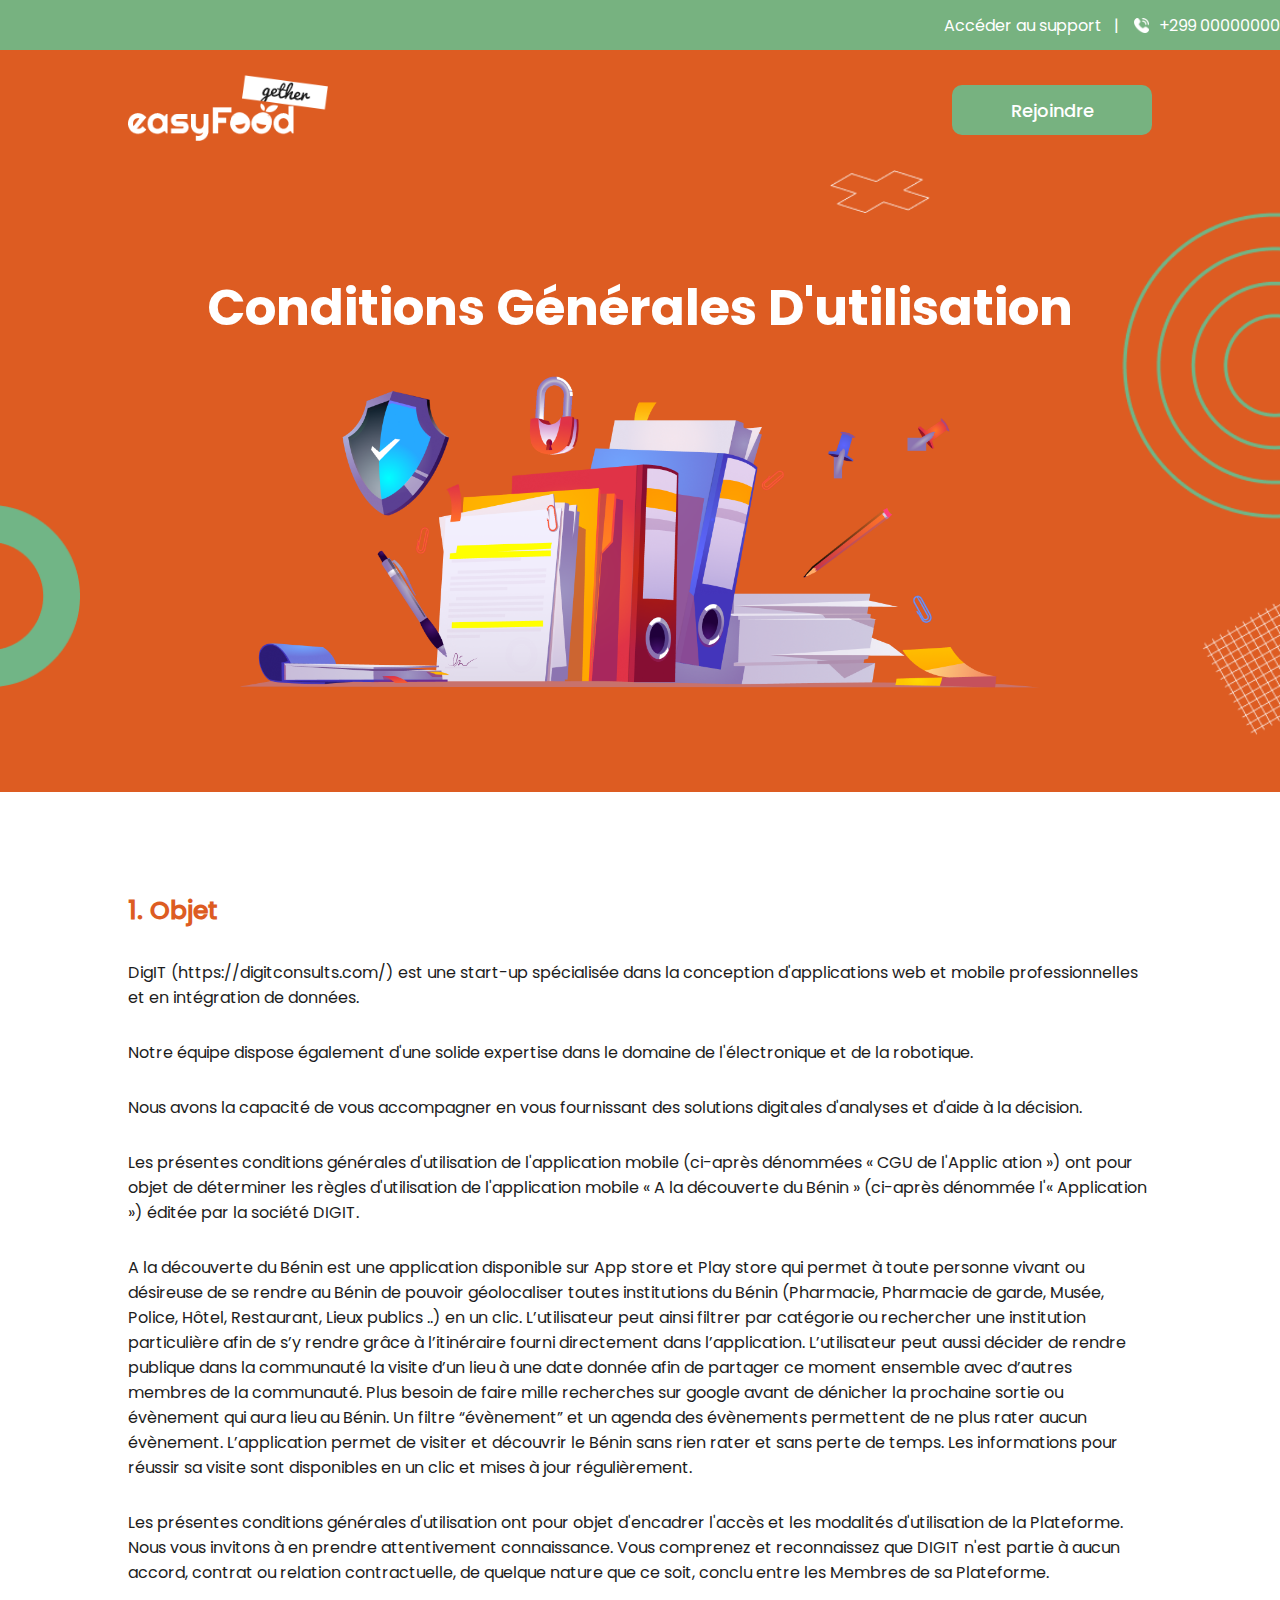
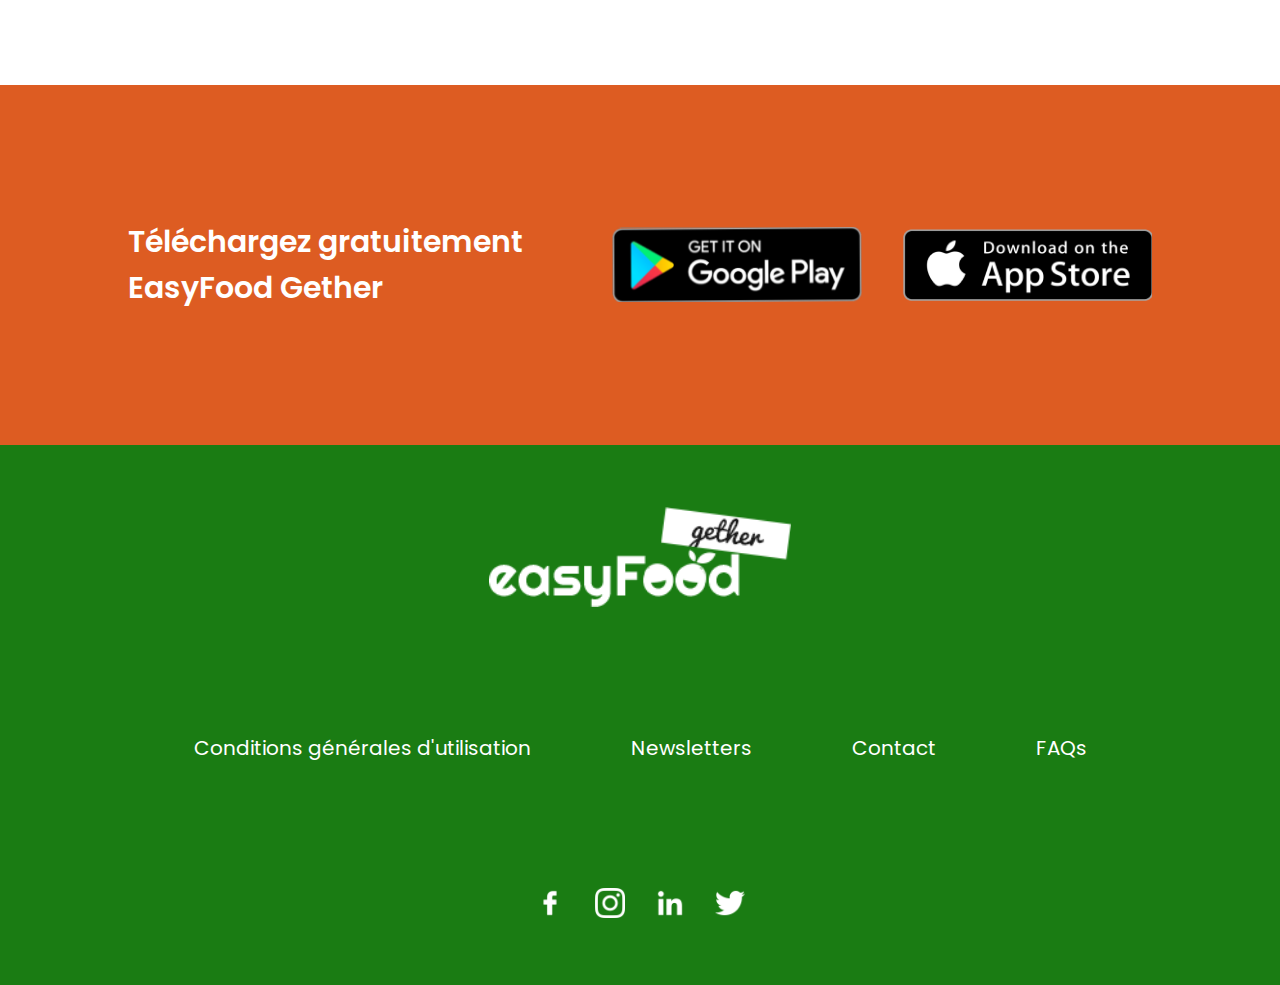
==== conditions-generales-d-utilisation/index.html @ 5472461c "newsletter popup" ====
<!DOCTYPE html>
<html lang="en">
<head>
    <meta charset="UTF-8">
    <meta http-equiv="X-UA-Compatible" content="IE=edge">
    <meta name="viewport" content="width=device-width, initial-scale=1.0">
    <link rel="stylesheet" href="../css/style.css">
    <link rel="stylesheet" href="../css/reusable__style.css">
    <link rel="stylesheet" href="../css/form__style.css">
    <link rel="stylesheet" href="../css/modal__style.css">
    <link rel="stylesheet" href="../css/popup__style.css">
    <link rel="icon" type="image/png" href="../assets/logos/logo__easyFood__3.png"/>
    <title>Conditions générales d'utilisation | easyFood</title>
</head>
<body>
    <section class="modal_sheet dark__background">
    </section>
    <section class="modal__container light__background">
        <div class="close__modal">
            <span class="icon__sm close" ></span>
        </div>
        <div class="logo">
            <img src="../assets/logos/logo__easyFood__1.png" alt="logo__easyFood">
        </div>
        <div class="modal__wrapper">
            <form class="form_container" action="">
                <div class="form__group">
                    <div class="input__block">
                        <input class="form__input muted__background regular__text" type="text" placeholder="Nom">
                    </div>
                    <div class="input__block">
                        <input class="form__input muted__background regular__text" type="text" placeholder="Prénom">
                    </div>
                </div>
                <div class="input__block">
                    <input class="form__input muted__background regular__text" type="text" placeholder="Entreprise">
                </div>
                <div class="input__block">
                    <input class="form__input muted__background regular__text" type="text" placeholder="Email">
                </div>
                <div class="input__block">
                    <input class="form__input muted__background regular__text" type="text" placeholder="Sujet">
                </div>
                <div class="input__block">
                    <textarea  class="form__input muted__background regular__text" name="" id="" placeholder="Message"></textarea>
                </div>
                <div class="input__block">
                    <label class="label form__input muted__background ">
                        <input type="file" name="image" id="">
                        <span class="regular__text dark__color">Logo</span>
                        <span class="regular__text light__background">Upload</span>
                    </label>
                </div>
                <div class="input__block">
                    <input class="form__input secondary__background medium__text" type="submit" value="Envoyer">
                </div>
            </form>
        </div>
    </section>

    <section class="section__0 secondary__background">
        <div class="box__0 section__0__wrapper">
            <span class="regular__text">Accéder au support &nbsp;&nbsp;| </span>
            <a class="phone__call__infos"href="tel:+22900000000">
                <span class="icon__extra__sm phone_call"></span>
                <span class="regular__text light__color">+299 00000000</span>
            </a>
        </div>
    </section>
    <header class="header__1 primary__background">
        <div class = "box__0 header__1__wrapper">
            <a href="../" class="logo">
                <img src="../assets/logos/logo__easyFood__2.png" alt="logo__easyFood">
            </a>
            <button id="rejoin" class="btn__lg secondary__background" type="button">rejoindre</button>
        </div>
    </header>
    <main>
        <section class="cover__1 primary__background section__container">
            <h2 class="section__title light__color">Conditions générales d'utilisation</h2>
            <div class="cover__1__image">
                <img src="../assets/images/easyFood__img__07.png" alt="easyFood">
            </div>

            <div class="vector__1">
                <img src="../assets/icons/vector__01.png" alt="easyFood">
            </div>
            <div class="vector__2">
                <img src="../assets/icons/vector__02.png" alt="easyFood">
            </div>
            <div class="vector__3">
                <img src="../assets/icons/vector__03.png" alt="easyFood">
            </div>
            <div class="vector__4">
                <img src="../assets/icons/vector__04.png" alt="easyFood">
            </div>
        </section>
        <section class="main__section light__background section__container">
            <div class="box__0 main__section__wrapper">
                <h2 class="main__section__tittle medium__text primary__color">1. Objet</h2>
                <p class="regular__text">
                    DigIT (https://digitconsults.com/) est une start-up spécialisée dans la conception d'applications web et mobile
                    professionnelles et en intégration de données.
                </p>
                <p class="regular__text">
                    Notre équipe dispose également d'une solide expertise dans le domaine de l'électronique et de la robotique.
                </p>
                <p class="regular__text">
                    Nous avons la capacité de vous accompagner en vous fournissant des solutions digitales d'analyses et d'aide à 
                    la décision.
                </p>
                <p class="regular__text">
                    Les présentes conditions générales d'utilisation de l'application mobile (ci-après dénommées « CGU de l'Applic
                    ation ») ont pour objet de déterminer les règles d'utilisation de l'application mobile « A la découverte du Bénin » 
                    (ci-après dénommée l'« Application ») éditée par la société DIGIT.
                </p>
                <p class="regular__text">
                    A la découverte du Bénin est une application disponible sur App store et Play store qui permet à toute personne 
                    vivant ou désireuse de se rendre au Bénin de pouvoir géolocaliser toutes institutions du Bénin (Pharmacie, 
                    Pharmacie de garde, Musée, Police, Hôtel, Restaurant, Lieux publics ..) en un clic. L’utilisateur peut ainsi filtrer par 
                    catégorie ou rechercher une institution particulière afin de s’y rendre grâce à l’itinéraire fourni directement dans 
                    l’application. L’utilisateur peut aussi décider de rendre publique dans la communauté la visite d’un lieu à une date 
                    donnée afin de partager ce moment ensemble avec d’autres membres de la communauté. Plus besoin de faire 
                    mille recherches sur google avant de dénicher la prochaine sortie ou évènement qui aura lieu au Bénin. Un filtre 
                    “évènement” et un agenda des évènements permettent de ne plus rater aucun évènement. L’application permet 
                    de visiter et découvrir le Bénin sans rien rater et sans perte de temps. Les informations pour réussir sa visite sont 
                    disponibles en un clic et mises à jour régulièrement.
                </p>
                <p class="regular__text">
                    Les présentes conditions générales d'utilisation ont pour objet d'encadrer l'accès et les modalités d'utilisation de 
                    la Plateforme. Nous vous invitons à en prendre attentivement connaissance. Vous comprenez et reconnaissez que 
                    DIGIT n'est partie à aucun accord, contrat ou relation contractuelle, de quelque nature que ce soit, conclu entre 
                    les Membres de sa Plateforme.
                </p>
            </div>
        </section>
    </main>
    <footer class="footer">

        <section class="popup_sheet dark__background">
        </section>
        <section class="popup__container light__background">
            <div class="close__modal">
                <span id="close__popup" class="icon__sm close"></span>
            </div>
            <div class="popup__image">
                <img src="../assets/images/newsletter.png" alt="easyFood">
            </div>
            <div class="popup__content">
                <p class="popup__title medium__text">Subscribe to our newsletter</p>
                <p class="popup__title regular__text">
                    Recevez de nouveaux articles et ressources directement dans 
                    votre boîte de réception. Remplissez votre email ci-dessous 
                    pour vous inscrire à notre newsletter dès aujourd'hui.
                </p>
                <form action="" class="form_container">
                    <div class="form__popup">
                        <input class="regular__text input__popup" type="text" placeholder="Entrez votre e-mail">
                        <input class="regular__text primary__background btn__popup" type="submit" value="Souscrire">
                    </div>
                </form>
            </div>
        </section> 

        <div class="footer__part__1 primary__background">
            <div class="box__0 footer__part__1__wrapper">
                <h2 class="footer__part__1__title light__color">Téléchargez gratuitement EasyFood Gether </h2>
                <div class="footer__part__1__logo">
                    <a href ="" class="logo">
                        <img src="../assets/logos/google_play.png" alt="get easyFood on google play">
                    </a>
                    <a href ="" class="logo">
                        <img src="../assets/logos/app_store.png" alt="dowload easyFood on the app store">
                    </a>
                </div>
            </div>
        </div>
        <div class="footer__part__2 secondary__01__background">
            <div class="footer__part__2__logo">
                <img src="../assets/logos/logo__easyFood__2.png" alt="logo__easyFood">
            </div>
            <div class="naviguation">
                <a href="" class="nav__link light__color">Conditions générales d'utilisation</a>
                <span id="newsletter" class="nav__link light__color">Newsletters</span>
                <a href="../contact/" class="nav__link light__color">Contact</a>
                <a href="../faqs/" class="nav__link light__color">FAQs</a>
            </div>
            <div class="socials_media">
                <a href="">
                    <span class="icon__sm social_media_facebook"></span>
                </a>
                <a href="">
                    <span class="icon__sm social_media_instagram"></span>
                </a>
                <a href="">
                    <span class="icon__sm social_media_linkedin"></span>
                </a>
                <a href="">
                    <span class="icon__sm social_media_twitter"></span>
                </a>
            </div>
        </div>
    </footer>
    <script src="../js/modal__script.js"></script>
    <script src="../js/popup__script.js"></script>
</body>
</html>
---- css/style.css ----
@font-face{
    font-family: "Poppins-Black";
    src: url("../assets/fonts/Poppins-Black.ttf") format("opentype");
}
@font-face{
    font-family: "Poppins-BlackItalic";
    src: url("../assets/fonts/Poppins-BlackItalic.ttf") format("opentype");
}
@font-face{
    font-family: "Poppins-Bold";
    src: url("../assets/fonts/Poppins-Bold.ttf") format("opentype");
}
@font-face{
    font-family: "Poppins-ExtraBold";
    src: url("../assets/fonts/Poppins-ExtraBold.ttf") format("opentype");
}
@font-face{
    font-family: "Poppins-Light";
    src: url("../assets/fonts/Poppins-Light.ttf") format("opentype");
}
@font-face{
    font-family: "Poppins-Medium";
    src: url("../assets/fonts/Poppins-Medium.ttf") format("opentype");
}
@font-face{
    font-family: "Poppins-Regular";
    src: url("../assets/fonts/Poppins-Regular.ttf") format("opentype");
}
@font-face{
    font-family: "Poppins-SemiBold";
    src: url("../assets/fonts/Poppins-SemiBold.ttf") format("opentype");
}
*, *:before, *:after {
    padding: 0; 
    margin: 0; 
    outline: 0; 
    -webkit-box-sizing: border-box; 
    box-sizing: border-box; 
}
img{
    width: 100%;
    height: 100%;
    object-fit: cover;
}
.primary__background{
    background-color: #dd5c22;
    color: #ffff;
}
.primary__color{
    color: #dd5c22;
}
.secondary__background{
    background-color: #77b280;
    color: #ffff;
}
.secondary__color{
    color: #77b280;
}
.secondary__01__background{
    background-color: #1A7C13;
    color: #ffff;
}
.secondary__02__background{
    background-color: #D0FBCD;
}
.secondary__01__background{
    color: #1A7C13;
}
.dark__background{
    background-color: #1d1d1d;
    color: #ffff;
}
.dark__color{
    color: #1d1d1d;
}
.light__background{
    background-color: #ffff;
    color: #1d1d1d;
}
.light__color{
    color: #ffff;
}
.muted__background{
    background-color: #EAEAEA;
}
.muted__color{
    color: #EAEAEA;
}
.btn__lg{
    width: 200px;
    height: 50px;
    border-radius: 10px;
    border: none;
    text-transform: capitalize;
    font-size: 18px;
    font-family: "Poppins-Medium";
}
.box__0{
    max-width: 1400px;
    width: 80%;
    margin: 0 auto;
}
.section__title{
    font-size: 50px;
    text-align: center;
    font-family: "Poppins-Bold";
    text-transform: capitalize;
}
.section__container{
    padding: 100px 0;
}
.icon{
    display: inline-block;
    width: 50px;
    height: 50px;
    background-size: cover;
}
.icon__sm{
    display: inline-block;
    width: 30px;
    height: 30px;
    background-size: cover;
}
.icon__extra__sm{
    display: inline-block;
    width: 15px;
    height: 15px;
    background-size: cover;
}
.scroll_arrow_left{
    background-image: url("../assets/icons/scroll_arrow_left.png");
}
.scroll_arrow_right{
    background-image: url("../assets/icons/scroll_arrow_right.png");
}
.social_media_facebook{
    background-image: url("../assets/icons/social_media_facebook.png");
}
.social_media_instagram{
    background-image: url("../assets/icons/social_media_instagram.png");
}
.social_media_linkedin{
    background-image: url("../assets/icons/social_media_linkedin.png");
}
.social_media_twitter{
    background-image: url("../assets/icons/social_media_twitter.png");
}
.phone_call{
    background-image: url("../assets/icons/phone_call.png");
}
.less{
    background-image: url("../assets/icons/less.png");
}
.more{
    background-image: url("../assets/icons/more.png");
}
.close{
    background-image: url("../assets/icons/close.png");
    cursor: pointer;
}
.regular__text{
    font-size: 16px;
    font-family: "Poppins-Regular";
}
.medium__text{
    font-size: 20px;
    font-family: "Poppins-Medium";
}
.header__1{
    padding-top: 25px;
    padding-bottom: 25px;
}
.header__1__wrapper{
    display: flex;
    justify-content: space-between;
    align-items: center;
}
.header__1 .logo{
    width: 200px;
}
.cover{
    position: relative;
    width: 100%;
}
.cover__wrapper__1 , .cover__wrapper__3{
    width: 100%;
}
.cover__wrapper__1{
    height: 600px;
}
.cover__wrapper__3{
    height: 500px;
}
.cover__wrapper__1{
    padding-top: 50px;
    background-image: url("../assets/images/background__image__1.png");
    background-repeat: repeat-x;
}
.cover__wrapper h2{
    font-size: 45px;
    text-align: center;
    font-family: "Poppins-SemiBold";
}
.cover__wrapper__2{
    position: absolute;
    top: 50%; 
    right: 50%;
    transform: translate(50%,-50%);
    height: 600px;
    width: 60%;
    position: absolute;
    border-radius: 10px;
}
.cover__wrapper__2 img{
    border-radius: 10px;
}
.cover__wrapper__2 .circle{
    position: absolute;
    top: 10%; 
    left: 5%;
    height: 150px;
    width: 150px;
    display: flex;
    justify-content: center;
    align-items: center;
    border-radius: 50%;
}
.circlr_wrapper{
    width: 120px;
}
.bottom__logo{
    position: absolute;
    bottom: 0; 
    right: 50%;
    transform: translate(50%,-20%);
    width: 100%;
    display: flex;
    justify-content: center;
    align-items: center;
}
.bottom__logo_wrapper{
    width: 300px;
    margin-right: 60px;
}
.middle__icon{
    position: absolute;
    width: 150px;
    height: 150px;
    top: 50%; 
    right: 50%;
    transform: translate(50%,-50%);
}
.sheet{
    opacity: 0.1;
    position: absolute;
    width: 100%;
    height: 100%;
    top: 0;
    border-radius: 10px;
}
.cover__wrapper__3{
    display: flex;
    align-items: end;
}
.cover__wrapper__3 .cover__wrapper{
    display: flex;
    justify-content: space-around;
    margin-bottom: 50px;
}
.cover__wrapper__3 .cover__wrapper .logo{
    width: 300px;
}
.cover__wrapper__3 .cover__wrapper .logo img{
    object-fit: none;
}
.objective{
    background-image: url("../assets/images/background__image__2.png");
    background-repeat: no-repeat;
    display: flex;
    align-items: center;
}
.objective__wrapper{
    display: flex;
    justify-content: space-between;
    align-items: center;
}
.objective__image{
    width: 45%;
    height: 600px;
    border-radius: 10px;
}
.objective__image img{
    border-radius: 10px;
}
.objetcive__text{
    width: 40%;
}
.objetcive__text .objetcive__content{
    font-size: 40px;
    text-align: center;
    font-family: "Poppins-SemiBold";
}
.features_wrapper_container{
    margin-top: 50px;
    display: flex;
    justify-content: space-between;
}
.card{
    width: 420px;
    display: flex;
    flex-direction: column;
    justify-content: space-between;
    box-shadow: 0px 8px 16px 0px rgba(0,0,0,0.2);
    border-radius: 10px;
}
.card__title{
    font-family: "Poppins-Medium";
    font-size: 30px;
    margin-top: 30px;
    padding: 0 30px;
}
.card__content{
    font-family: "Poppins-Regular";
    font-size: 18px;
    margin: 30px 0px;
    flex: 1;
    padding: 0 30px;
}
.card__image{
    border-radius: 10px;
}
.card__image img{
    border-radius: 10px;
}
.statistics{
    background-image: url("../assets/images/background__image__2.png");
    background-repeat: repeat-y;
    background-position: right;
}
.statistics__wrapper{
    display: flex;
    justify-content: space-between;
    gap: 30px;
}
.statistics__block__2{
    width: 55%;
    border-radius: 10px;
}
.statistics__block__2 img{
    border-radius: 10px;
}
.statistics__block__container{
    margin-top: 30px;
    display: flex;
    flex-wrap: wrap;
    justify-content: space-between;
    gap: 30px;
    width: 530px;
}
.statistics__block__item{
    padding: 20px;
    border-radius: 10px;
    display: flex;
    flex-direction: column;
    justify-content: space-between;
    align-items: center;
    width: 250px;
    height: 250px;
}
.statistic_icon{
    width: 100px;
    height: 100px;
}
.statistic__block__content:nth-child(2){
    font-size: 30px;
    font-family: "Poppins-Bold";
}
.statistic__block__content:nth-child(3){
    font-size: 20px;
    font-family: "Poppins-Medium";
}
.statistics_footer{
    margin-top: 50px;
    display: flex;
    justify-content: space-between;
    align-items: baseline;
}
.statistics_footer .logo{
    width: 250px;
    height: 80px;
    display: flex;
    align-items: center;
}
.statistics_footer .logo img{
    object-fit: contain;
}
.partners__title{
    margin-bottom: 50px;
}
.partners__wrapper{
    width: 100%;
    display: flex;
    justify-content: space-between;
    gap: 30px;
}
.scroll__arrow{
    display: flex;
    align-items: center;
}
.partners__logos{
    flex: 1;
    height: 300px;
    overflow-x: scroll;
    display: flex;
    gap: 60px;
    align-items: center;
    justify-content: space-between;
}
.partners__logos::-webkit-scrollbar {
    display: none;
}
.partners__logos {
    -ms-overflow-style: none;
    scrollbar-width: none;
}
.partner__logo{
    width: 250px;
    height: 250px;
    /* border: 1px solid black; */
}
.support__project{
    background-image: url("../assets/images/background__image__3.png");
    width: 100%;
    height: 100vh;
    background-repeat: no-repeat;
    background-size: cover;
    display: flex;
    flex-direction: column;
    justify-content: space-between;
    align-items: center;
}
.support__project__content{
    font-size: 65px;
    font-family: "Poppins-Bold";
    /* border: 1px solid black; */
    text-align: center;
}
.make__donation{
    width: 500px;
    height: 100px;
    font-size: 40px;
    font-family: "Poppins-SemiBold";
    border-radius: 10px;
    text-decoration: none;
    display: flex;
    align-items: center;
    justify-content: center;
}
.footer{
    position: relative;
    width: 100%;
    height: 100vh;
}
.footer__part__1{
    height: 40%;
    display: flex;
    align-items: center;
}
.footer__part__2{
    height: 60%;
    display: flex;
    flex-direction: column;
    justify-content: space-around;
    align-items: center;
}
.footer__part__1__title{
    font-size: 30px;
    font-family: "Poppins-SemiBold";
}
.footer__part__1__wrapper{
    display: flex;
    justify-content: space-between;
    /* border: 1px solid black; */
    align-items: center;
}
.footer__part__1__logo{
    display: flex;
    /* border: 1px solid black; */
    justify-content: space-between;
    gap: 40px;
}
.footer__part__1__logo .logo{
    width: 250px;
    height: 80px;
}
.footer__part__1__logo .logo img{
    object-fit: contain;
}
.footer__part__2__logo{
    width: 400px;
    height: 100px;
}
.footer__part__2__logo img{
  object-fit: contain;
}
.naviguation{
    /* border: 1px solid black; */
    display: flex;
    gap: 100px;
}
.nav__link{
    font-size: 20px;
    font-family: "Poppins-Regular";
    text-decoration: none;
    cursor: pointer;
}
.socials_media{
    display: flex;
    gap: 30px;
}
---- css/reusable__style.css ----
.section__0{
    width: 100%;
    height: 50px;
}
.section__0__wrapper{
    height: 100%;
    width: 100%;
    display: flex;
    align-items: center;
    justify-content: flex-end;
    gap: 15px;
}
.phone__call__infos{
    text-decoration: none;
    display: flex;
    align-items: center;
    gap: 10px;
}
.cover__1{
    position: relative;
    display: flex;
    flex-direction: column;
    align-items: center;
}
.cover__1__image{
    margin-top: 30px;
    width: 800px;
}
.cover__2__image{
    margin-top: 30px;
    width: 500px;
}
.main__section__wrapper{
    display: flex;
    flex-direction: column;
    gap: 30px;
}
.main__section__tittle{
    font-size: 25px;
}
.vector__1 , .vector__2 , .vector__3 , .vector__4{
    position: absolute;
}
.vector__1{
    left: 0;
    bottom: 100px;
    width: 80px;
}
.vector__2{
    top: 0;
    right: 350px;
    width: 100px;
}
.vector__3{
    right: 0;
    top: 40px;
    width: 160px;
}
.vector__4{
    right: 0;
    bottom: 50px;
    width: 80px;
}
.faqs__wrapper{
    display: flex;
    flex-direction: column;
    align-items: center;
    gap: 60px;
}
.faqs_title{
    font-size: 30px;
    text-align: center;
}
.faqs__wrapper .form_container{
    width: 500px;
}
.questions_blocs{
    width: 100%;
    display: flex;
    flex-wrap: wrap;
    gap: 30px;
}
.questions__box__column{
    display: flex;
    flex-direction: column;
    width: calc(50% - 15px);
    gap: 30px;
}
.question__box{
    border-radius: 10px;
    padding: 30px 40px;
    display: flex;
    width: 100%;
    height: min-content;
    gap: 20px;
}
.question__box__content{
    flex: 1;
}
.unfold__icon{
    /* border: 1px solid black; */
    width: 40px;
    height: 40px;
    border-radius: 10px;
    display: flex;
    align-items: center;
    justify-content: center;
    cursor: pointer;
}
.unfold__icon .icon{
    width: 20px;
    height: 20px;
}
.answer{
    margin-top: 30px;
    height: 0px;
    overflow: hidden;
}
.question__box.active .question__box__content .answer{
    margin-top: 30px;
    height: max-content;
    overflow: hidden;
    animation: question__box__animation .5s ease-in;
}
@keyframes question__box__animation {
    from {
        height: 0px;
    }
    to {
        height: max-content;
    }
}
---- css/form__style.css ----
.form_container{
    display: flex;
    flex-direction: column;
    /* gap: 30px; */
    justify-content: space-between;
    align-content: space-between;
    margin-top: 30px;
    flex: 1;
    gap: 30px;
}
/* .input__block{
    border: 1px solid black;
} */
.form__input{
    width: 100%;
    height: 60px;
    border-radius: 10px;
    border: none;
    padding: 20px;
}
textarea.form__input{
    height: 200px;
}
.modal__wrapper .form_container textarea.form__input{
    height: 100px;
}
.input__label{
    display: block;
    margin-bottom: 10px;
}
.form__group{
    display: flex;
    gap: 30px;
}
.form__group .input__block{
    width: calc(50% - 15px);
}
label.label input[type="file"] {
    position: absolute;
    top: -1000px;
}
.label {
    cursor: pointer;
    display: flex;
    align-items: center;
    justify-content: space-between;
    border-radius: 10px;
}
.label span:last-child{
    padding: 10px 20px;
    border-radius: 10px;
}
---- css/modal__style.css ----
.modal_sheet{
    top: 0;
    left: 0;
    position: absolute;
    width: 100%;
    height: 100vh;
    z-index: 1;
    opacity: 0.2;
    display: flex;
    justify-content: center;
    align-items: center;
    display: none;
}
.modal__container{
    border-radius: 10px;
    z-index: 3;
    position: absolute;
    top: 50%; 
    right: 50%;
    transform: translate(50%,-50%);
    padding: 30px 80px;
    display: flex;
    flex-direction: column;
    align-items: center;
    display: none;
}
.modal__wrapper{
    width: 600px;
}
.modal__container .logo{
    width: 200px;
}
.close__modal{
    width: 100%;
    display: flex;
    justify-content: flex-end;
}
.modal_sheet.active , .modal__container.active{
    display: flex;
}
body.active{
    height: 100vh;
    overflow: hidden;
}
#rejoin{
    cursor: pointer;
}
---- css/popup__style.css ----
.popup_sheet{
    top: 0;
    left: 0;
    position: absolute;
    width: 100%;
    height: 100vh;
    z-index: 1;
    opacity: 0.2;
    display: flex;
    justify-content: center;
    align-items: center;
    display: none;
}
.popup__container{
    border-radius: 10px;
    z-index: 3;
    position: absolute;
    top: 50%; 
    right: 50%;
    transform: translate(50%,-50%);
    padding: 30px 80px;
    display: flex;
    flex-direction: column;
    align-items: center;
    display: none;
}
.popup__container.active , .popup_sheet.active{
    display: flex;
}
.popup__content{
    width: 500px;
}
.popup__content .popup__title{
    text-align: center;
}
.popup__image{
    position: relative;
    width: 150px;
    height: 150px;
    border-radius: 10px;
    margin-bottom: 20px;
}
.popup__image::after{
    content: '';
    position:absolute;
    top:0;
    left:0;
    background-color: #dd5c22;
    width: 150px;
    height: 150px;
    border-radius: 10px;
    opacity: 0.1;
}
.popup__image img{
    position: relative;
    z-index: 1;
}
.popup__content .popup__title.regular__text{
    margin: 10px 0;
}
.form__popup{
    border-radius: 50px ;
    box-shadow: 0px 8px 16px 0px rgba(0,0,0,0.2);
    padding: 10px 25px;
    display: flex;
    gap: 20px;
}
.input__popup{
    border: none;
    padding: 20px;
    height: 50px;
    flex: 1;
}
.btn__popup{
    border-radius: 50px;
    padding: 0 30px;
    height: 50px;
    border: none;
}
.close__modal{
    width: 100%;
    display: flex;
    justify-content: flex-end;
}
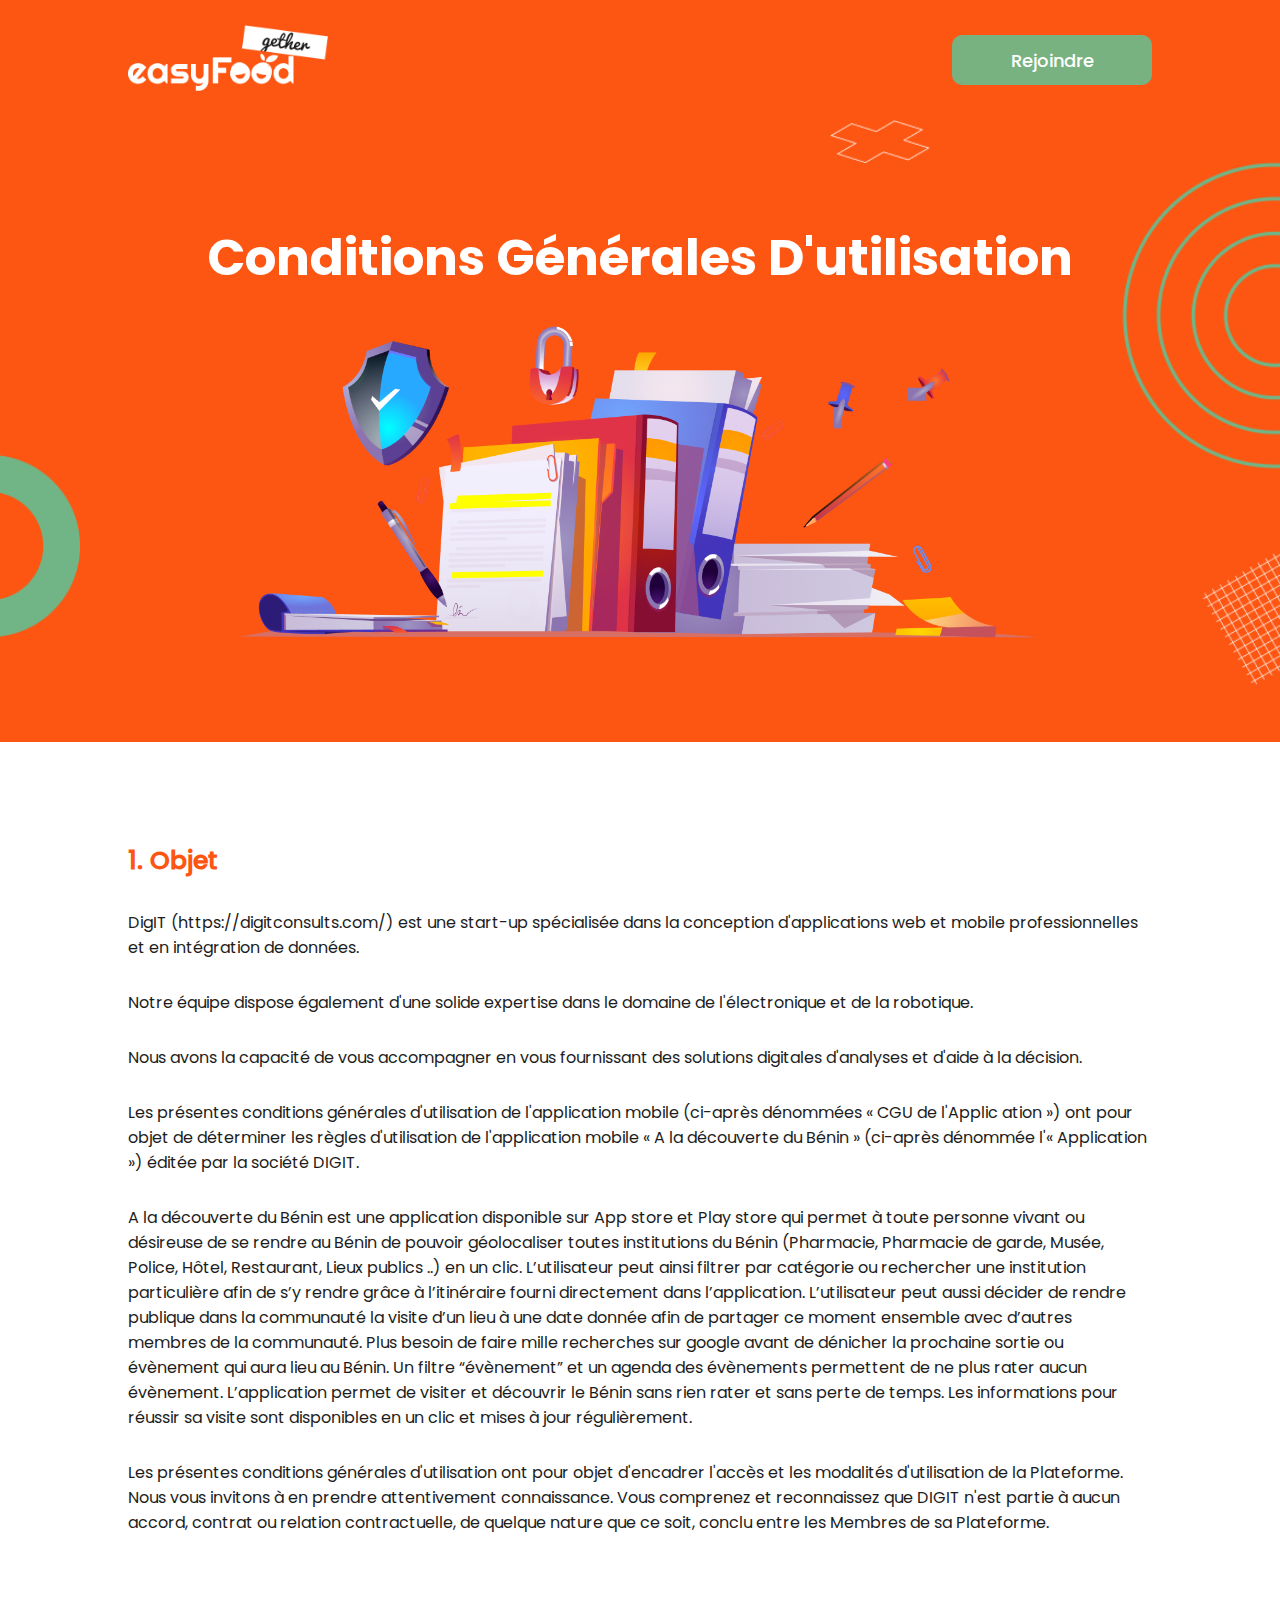
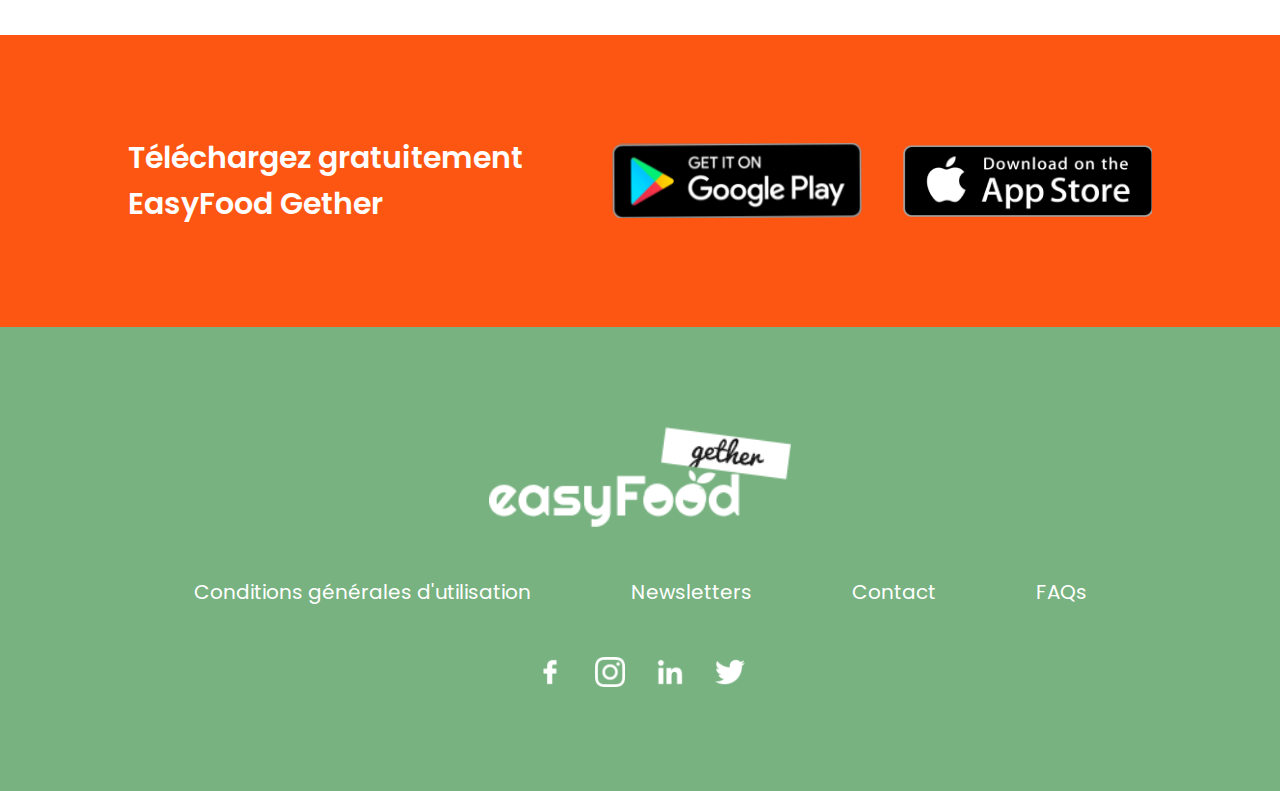
==== commit 323a4f18: "reponsive design mobile" ====
--- a/conditions-generales-d-utilisation/index.html
+++ b/conditions-generales-d-utilisation/index.html
@@ -16,49 +16,51 @@
     <section class="modal_sheet dark__background">
     </section>
     <section class="modal__container light__background">
-        <div class="close__modal">
-            <span class="icon__sm close" ></span>
-        </div>
-        <div class="logo">
-            <img src="../assets/logos/logo__easyFood__1.png" alt="logo__easyFood">
-        </div>
-        <div class="modal__wrapper">
-            <form class="form_container" action="">
-                <div class="form__group">
-                    <div class="input__block">
-                        <input class="form__input muted__background regular__text" type="text" placeholder="Nom">
-                    </div>
-                    <div class="input__block">
-                        <input class="form__input muted__background regular__text" type="text" placeholder="Prénom">
-                    </div>
-                </div>
-                <div class="input__block">
-                    <input class="form__input muted__background regular__text" type="text" placeholder="Entreprise">
-                </div>
-                <div class="input__block">
-                    <input class="form__input muted__background regular__text" type="text" placeholder="Email">
-                </div>
-                <div class="input__block">
-                    <input class="form__input muted__background regular__text" type="text" placeholder="Sujet">
-                </div>
-                <div class="input__block">
-                    <textarea  class="form__input muted__background regular__text" name="" id="" placeholder="Message"></textarea>
-                </div>
-                <div class="input__block">
-                    <label class="label form__input muted__background ">
-                        <input type="file" name="image" id="">
-                        <span class="regular__text dark__color">Logo</span>
-                        <span class="regular__text light__background">Upload</span>
-                    </label>
-                </div>
-                <div class="input__block">
-                    <input class="form__input secondary__background medium__text" type="submit" value="Envoyer">
-                </div>
-            </form>
+        <div class="modal__content">
+            <div class="close__modal">
+                <span class="icon__sm close" ></span>
+            </div>
+            <div class="logo">
+                <img src="../assets/logos/logo__easyFood__1.png" alt="logo__easyFood">
+            </div>
+            <div class="modal__wrapper">
+                <form class="form_container" action="">
+                    <div class="form__group">
+                        <div class="input__block">
+                            <input class="form__input muted__background regular__text" type="text" placeholder="Nom">
+                        </div>
+                        <div class="input__block">
+                            <input class="form__input muted__background regular__text" type="text" placeholder="Prénom">
+                        </div>
+                    </div>
+                    <div class="input__block">
+                        <input class="form__input muted__background regular__text" type="text" placeholder="Entreprise">
+                    </div>
+                    <div class="input__block">
+                        <input class="form__input muted__background regular__text" type="text" placeholder="Email">
+                    </div>
+                    <div class="input__block">
+                        <input class="form__input muted__background regular__text" type="text" placeholder="Sujet">
+                    </div>
+                    <div class="input__block">
+                        <textarea  class="form__input muted__background regular__text" name="" id="" placeholder="Message"></textarea>
+                    </div>
+                    <div class="input__block">
+                        <label class="label form__input muted__background ">
+                            <input type="file" name="image" id="">
+                            <span class="regular__text dark__color">Logo</span>
+                            <span class="regular__text light__background">Upload</span>
+                        </label>
+                    </div>
+                    <div class="input__block">
+                        <input class="form__input secondary__background medium__text" type="submit" value="Envoyer">
+                    </div>
+                </form>
+            </div>
         </div>
     </section>
 
-    <section class="section__0 secondary__background">
+    <!-- <section class="section__0 secondary__background">
         <div class="box__0 section__0__wrapper">
             <span class="regular__text">Accéder au support &nbsp;&nbsp;| </span>
             <a class="phone__call__infos"href="tel:+22900000000">
@@ -66,11 +68,14 @@
                 <span class="regular__text light__color">+299 00000000</span>
             </a>
         </div>
-    </section>
+    </section> -->
     <header class="header__1 primary__background">
         <div class = "box__0 header__1__wrapper">
             <a href="../" class="logo">
                 <img src="../assets/logos/logo__easyFood__2.png" alt="logo__easyFood">
+            </a>
+            <a href="" class="logo__mobile">
+                <img src="../assets/logos/logo__easyFood__4.png" alt="logo__easyFood">
             </a>
             <button id="rejoin" class="btn__lg secondary__background" type="button">rejoindre</button>
         </div>
@@ -156,13 +161,16 @@
                 <form action="" class="form_container">
                     <div class="form__popup">
                         <input class="regular__text input__popup" type="text" placeholder="Entrez votre e-mail">
-                        <input class="regular__text primary__background btn__popup" type="submit" value="Souscrire">
+                         <button class="regular__text primary__background btn__popup" type="submit" value="Souscrire">
+                        <span class="regular__text">Souscrire</span>
+                        <span class="icon__extra__sm send"></span>
+                    </button>
                     </div>
                 </form>
             </div>
         </section> 
 
-        <div class="footer__part__1 primary__background">
+        <div class="footer__part__1 primary__background section__container">
             <div class="box__0 footer__part__1__wrapper">
                 <h2 class="footer__part__1__title light__color">Téléchargez gratuitement EasyFood Gether </h2>
                 <div class="footer__part__1__logo">
@@ -175,7 +183,7 @@
                 </div>
             </div>
         </div>
-        <div class="footer__part__2 secondary__01__background">
+        <div class="footer__part__2 secondary__background section__container">
             <div class="footer__part__2__logo">
                 <img src="../assets/logos/logo__easyFood__2.png" alt="logo__easyFood">
             </div>
--- a/css/style.css
+++ b/css/style.css
@@ -43,11 +43,11 @@
     object-fit: cover;
 }
 .primary__background{
-    background-color: #dd5c22;
+    background-color: #FD5612;
     color: #ffff;
 }
 .primary__color{
-    color: #dd5c22;
+    color: #FD5612;
 }
 .secondary__background{
     background-color: #77b280;
@@ -96,7 +96,7 @@
     font-family: "Poppins-Medium";
 }
 .box__0{
-    max-width: 1400px;
+    max-width: 1600px;
     width: 80%;
     margin: 0 auto;
 }
@@ -115,6 +115,12 @@
     height: 50px;
     background-size: cover;
 }
+.icon__light_sm{
+    display: inline-block;
+    width: 40px;
+    height: 40px;
+    background-size: cover;
+}
 .icon__sm{
     display: inline-block;
     width: 30px;
@@ -158,13 +164,36 @@
     background-image: url("../assets/icons/close.png");
     cursor: pointer;
 }
+.menu__close{
+    background-image: url("../assets/icons/menu__close.png");
+    cursor: pointer;
+}
+.menu__open{
+    background-image: url("../assets/icons/menu__open.png");
+    cursor: pointer;
+}
+.send{
+    background-image: url("../assets/icons/send.png");
+    cursor: pointer;
+}
 .regular__text{
     font-size: 16px;
     font-family: "Poppins-Regular";
 }
 .medium__text{
-    font-size: 20px;
+    font-size: 18px;
     font-family: "Poppins-Medium";
+}
+.menu{
+    position: relative;
+    width: 100%;
+    height: 40px;
+    display: none;
+}
+#menu{
+    position: absolute;
+    top: 0;
+    right: 20px;
 }
 .header__1{
     padding-top: 25px;
@@ -177,6 +206,10 @@
 }
 .header__1 .logo{
     width: 200px;
+}
+.header__1 .logo__mobile{
+    width: 100px;
+    display: none;
 }
 .cover{
     position: relative;
@@ -285,7 +318,7 @@
     align-items: center;
 }
 .objective__image{
-    width: 45%;
+    width: 50%;
     height: 600px;
     border-radius: 10px;
 }
@@ -296,7 +329,7 @@
     width: 40%;
 }
 .objetcive__text .objetcive__content{
-    font-size: 40px;
+    font-size: 35px;
     text-align: center;
     font-family: "Poppins-SemiBold";
 }
@@ -304,9 +337,11 @@
     margin-top: 50px;
     display: flex;
     justify-content: space-between;
+    gap: 40px;
+    width: 100%;
 }
 .card{
-    width: 420px;
+    width: 33.333%;
     display: flex;
     flex-direction: column;
     justify-content: space-between;
@@ -335,19 +370,23 @@
 .statistics{
     background-image: url("../assets/images/background__image__2.png");
     background-repeat: repeat-y;
-    background-position: right;
+    background-position: right 10px;
+    background-size: 55%;
 }
 .statistics__wrapper{
     display: flex;
     justify-content: space-between;
+    align-items: center;
     gap: 30px;
 }
 .statistics__block__2{
-    width: 55%;
-    border-radius: 10px;
+    width: 45%;
+    border-radius: 10px;
+    /* border: 1px solid black; */
 }
 .statistics__block__2 img{
     border-radius: 10px;
+    object-fit: cover;
 }
 .statistics__block__container{
     margin-top: 30px;
@@ -398,35 +437,37 @@
     margin-bottom: 50px;
 }
 .partners__wrapper{
-    width: 100%;
-    display: flex;
-    justify-content: space-between;
-    gap: 30px;
+    display: flex;
+    justify-content: space-between;
+    gap: 20px;
 }
 .scroll__arrow{
     display: flex;
     align-items: center;
 }
+.partners__logos__container{
+    width: 100%;
+    display: flex;
+    overflow-x: scroll;
+}
 .partners__logos{
-    flex: 1;
-    height: 300px;
-    overflow-x: scroll;
-    display: flex;
+    display: flex;
+    justify-content: space-between;
     gap: 60px;
-    align-items: center;
-    justify-content: space-between;
-}
-.partners__logos::-webkit-scrollbar {
+}
+.partners__logos__container::-webkit-scrollbar {
     display: none;
 }
-.partners__logos {
+.partners__logos__container {
     -ms-overflow-style: none;
     scrollbar-width: none;
 }
 .partner__logo{
-    width: 250px;
-    height: 250px;
-    /* border: 1px solid black; */
+    width: 300px;
+    height: 300px;
+}
+.partner__logo img{
+    object-fit: cover;
 }
 .support__project{
     background-image: url("../assets/images/background__image__3.png");
@@ -459,10 +500,8 @@
 .footer{
     position: relative;
     width: 100%;
-    height: 100vh;
 }
 .footer__part__1{
-    height: 40%;
     display: flex;
     align-items: center;
 }
@@ -472,6 +511,7 @@
     flex-direction: column;
     justify-content: space-around;
     align-items: center;
+    gap: 50px;
 }
 .footer__part__1__title{
     font-size: 30px;
@@ -517,4 +557,179 @@
 .socials_media{
     display: flex;
     gap: 30px;
+}
+@media (max-width: 648px){
+    .menu{
+        display: flex;
+    }
+    .header__1 .logo{
+        display: none;
+    }
+    .header__1 .logo__mobile{
+        display: block;
+    }
+    .section__container {
+        padding: 50px 0;
+    }
+    .btn__lg {
+        width: 150px;
+        height: 40px;
+        font-size: 16px;
+    }
+    .features_wrapper_container {
+        flex-direction: column;
+    }
+    .statistics__block__container {
+        flex-direction: column;
+    }
+    .statistics_footer {
+        flex-direction: column;
+        align-items: center;
+    }
+    .footer__part__1 {
+        flex-direction: column;
+    }
+    .footer__part__1__logo {
+        flex-direction: column;
+        margin-top: 30px;
+    }
+    .footer__part__1__wrapper {
+        flex-direction: column;
+    }
+    .objetcive__text .objetcive__content {
+        font-size: 20px;
+    }
+    .section__title {
+        font-size: 30px;
+    }
+    .cover__wrapper h2 {
+        font-size: 20px;
+    }
+    .cover__wrapper__2 {
+        height: 400px;
+        width: 100%;
+    }
+    .cover__wrapper__1 {
+        height: 500px;
+    }
+    .cover__wrapper__3 {
+        height: 400px;
+    }
+    .cover__wrapper__3 .cover__wrapper {
+        flex-direction: column;
+        align-items: center;
+        gap: 20px;
+    }
+    .cover__wrapper__3 .cover__wrapper .logo {
+        width: 200px;
+    }
+    .cover__wrapper__3 .cover__wrapper .logo img {
+        object-fit: contain;
+    }
+    .objective__wrapper {
+        flex-direction: column;
+        gap: 50px;
+    }
+    .objetcive__text {
+        width: 100%;
+    }
+    .objective__image {
+        width: 100%;
+        height: 400px;
+    }
+    .card {
+        width: 100%;
+    }
+    .card__title {
+        font-size: 25px;
+    }
+    .card__content {
+        font-size: 16px;
+    }
+    .support__project__content {
+        font-size: 30px;
+    }
+    .make__donation {
+        width: 200px;
+        height: 50px;
+        font-size: 20px;
+    }
+    .support__project {
+        height: 80vh;
+    }
+    .footer__part__1__title {
+        font-size: 20px;
+        text-align: center;
+    }
+    .footer__part__1__logo .logo {
+        width: 150px;
+        height: 40px;
+    }
+    .naviguation {
+        display: flex;
+        flex-direction: column;
+        gap: 20px;
+        align-items: center;
+    }
+    .footer__part__2__logo {
+        width: 200px;
+        /* height: 50px; */
+    }
+    .nav__link {
+        font-size: 18px;
+    }
+    .icon__sm {
+        width: 20px;
+        height: 20px;
+    }
+    .statistics__wrapper{
+        display: block;
+    }
+    .statistics__block__container {
+        width: 100%;
+    }
+    .statistics__block__2 {
+       display: none;
+    }
+    .statistics__block__item {
+        width: 100%;
+    }
+    .statistics_footer .logo {
+        width: 200px;
+        /* height: 50px; */
+    }
+    .statistics {
+        background-image: none;
+    }
+    .partners__logos__container {
+        margin-top: 40px;
+    }
+    .partner__logo {
+        width: 100px;
+        height: 100px;
+        /* border: 1px solid black; */
+    }
+    .icon {
+        width: 40px;
+        height: 40px;
+    }
+    .scroll__arrow{
+        display: none;
+    }
+    .partners__logos {
+        gap: 30px;
+        border: 1px solid white;
+    }
+    .objective {
+        background-image: none;
+    }
+    .footer__part__2{
+        gap: 40px;
+    }
+    .regular__text {
+        font-size: 14px;
+    }
+    .medium__text {
+        font-size: 16px;
+    }
 }--- a/css/reusable__style.css
+++ b/css/reusable__style.css
@@ -130,3 +130,41 @@
         height: max-content;
     }
 }
+@media (max-width: 648px){
+    .cover__1__image {
+        width: 400px;
+    }
+    .vector__1 {
+        width: 40px;
+    }
+    .vector__3 {
+        width: 80px;
+    }
+    .vector__4 {
+        width: 40px;
+    }
+    .vector__2 {
+        right: 150px;
+        width: 70px;
+    }
+    .cover__2__image {
+        width: 300px;
+    }
+    .faqs_title {
+        font-size: 25px;
+    }
+    .faqs__wrapper .form_container {
+        width: 100%;
+    }
+    .questions_blocs {
+        flex-direction: column;
+        gap: 20px;
+    }
+    .questions__box__column {
+        width: 100%;
+        gap: 20px;
+    }
+    .faqs__wrapper {
+        gap: 30px;
+    }
+}
--- a/css/form__style.css
+++ b/css/form__style.css
@@ -13,7 +13,7 @@
 } */
 .form__input{
     width: 100%;
-    height: 60px;
+    height: 55px;
     border-radius: 10px;
     border: none;
     padding: 20px;
@@ -49,4 +49,17 @@
 .label span:last-child{
     padding: 10px 20px;
     border-radius: 10px;
+}
+@media (max-width: 648px){
+    .form__input {
+        height: 50px;
+        padding: 15px;
+    }
+    .form__group {
+        flex-direction: column;
+        gap: 20px;
+    }
+    .form__group .input__block {
+        width: 100%;
+    }
 }--- a/css/modal__style.css
+++ b/css/modal__style.css
@@ -12,23 +12,35 @@
     display: none;
 }
 .modal__container{
+    padding: 30px 80px;
     border-radius: 10px;
     z-index: 3;
     position: absolute;
     top: 50%; 
     right: 50%;
     transform: translate(50%,-50%);
-    padding: 30px 80px;
+    display: none;
+}
+.modal__content{
     display: flex;
     flex-direction: column;
     align-items: center;
+    height: 600px;
+    overflow-y: scroll;
+}
+.modal__content::-webkit-scrollbar {
     display: none;
 }
-.modal__wrapper{
-    width: 600px;
+.modal__content {
+    -ms-overflow-style: none;
+    scrollbar-width: none;
 }
-.modal__container .logo{
+.modal__content .logo{
     width: 200px;
+    /* height: 50px; */
+}
+.modal__content .logo img{
+    object-fit: contain;
 }
 .close__modal{
     width: 100%;
@@ -44,4 +56,25 @@
 }
 #rejoin{
     cursor: pointer;
+}
+@media (max-width: 648px){
+    .modal__container {
+        width: 90%;
+        padding: 30px;
+        gap: 20px;
+    }
+    .form_container {
+        width: 100%;
+        gap: 20px;
+    }
+    .modal__content , .modal__wrapper{
+        width: 100%;
+    }
+    .modal__content .logo {
+        width: 150px;
+    }
+    .label span:last-child {
+        padding: 7px 20px;
+        border-radius: 10px;
+    }
 }--- a/css/popup__style.css
+++ b/css/popup__style.css
@@ -3,7 +3,7 @@
     left: 0;
     position: absolute;
     width: 100%;
-    height: 100vh;
+    height: 100%;
     z-index: 1;
     opacity: 0.2;
     display: flex;
@@ -76,9 +76,54 @@
     padding: 0 30px;
     height: 50px;
     border: none;
+    display: flex;
+    align-items: center;
+    justify-content: center;
+}
+.btn__popup .icon__extra__sm{
+    border-radius: 50px;
+    padding: 0 30px;
+    height: 50px;
+    border: none;
+    display: none;
 }
 .close__modal{
     width: 100%;
     display: flex;
     justify-content: flex-end;
+}
+@media (max-width: 648px){
+    .popup__content {
+        width: 100%;
+    }
+    .popup__container {
+       width: 90%;
+       padding: 30px;
+    }
+    .popup__image {
+        width: 100px;
+        height: 100px;
+    }
+    .popup__image::after {
+        width: 100px;
+        height: 100px;
+    }
+    .form__popup {
+        padding: 10px 15px;
+        display: flex;
+        gap: 10px;
+    }
+    .input__popup {
+        padding: 0;
+    }
+    .btn__popup{
+        padding: 0;
+        width: 60px;
+    }
+    .btn__popup .regular__text{
+        display: none;
+    }
+    .btn__popup .icon__extra__sm{
+        display: block;
+    }
 }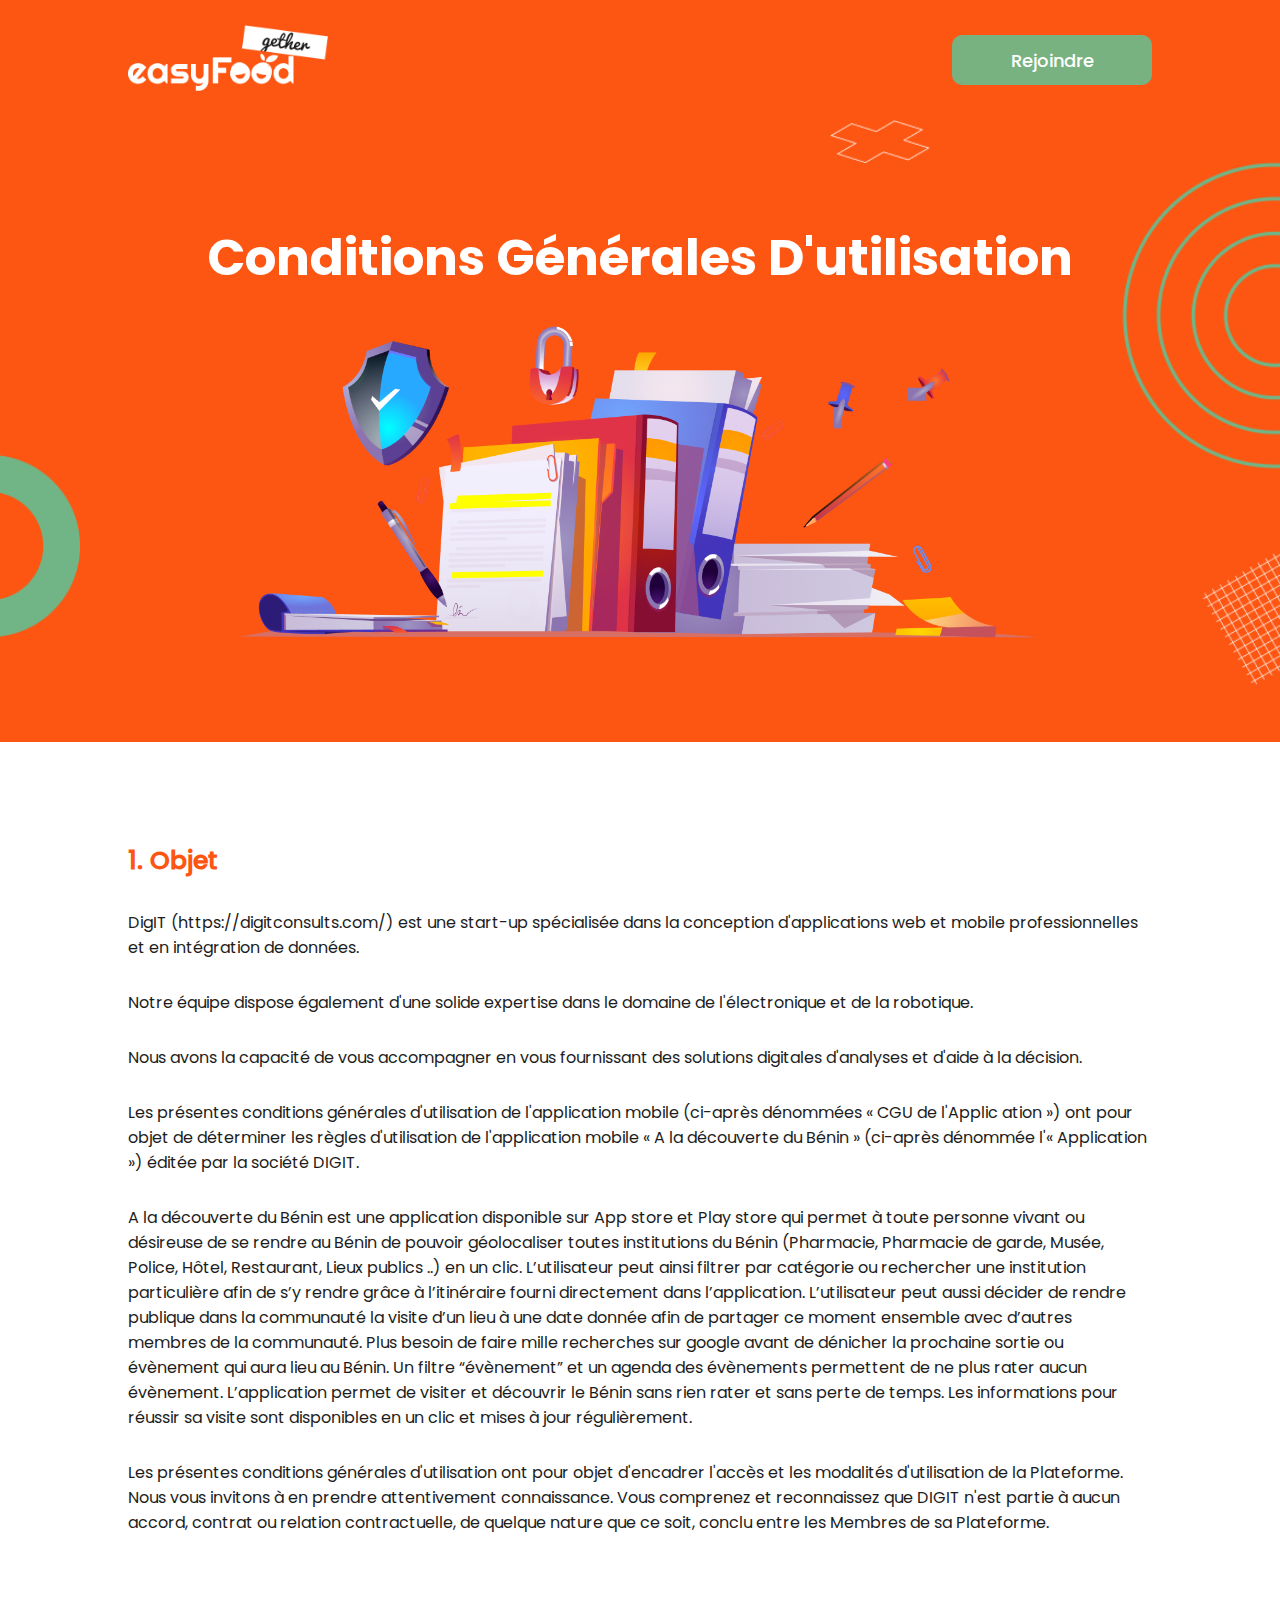
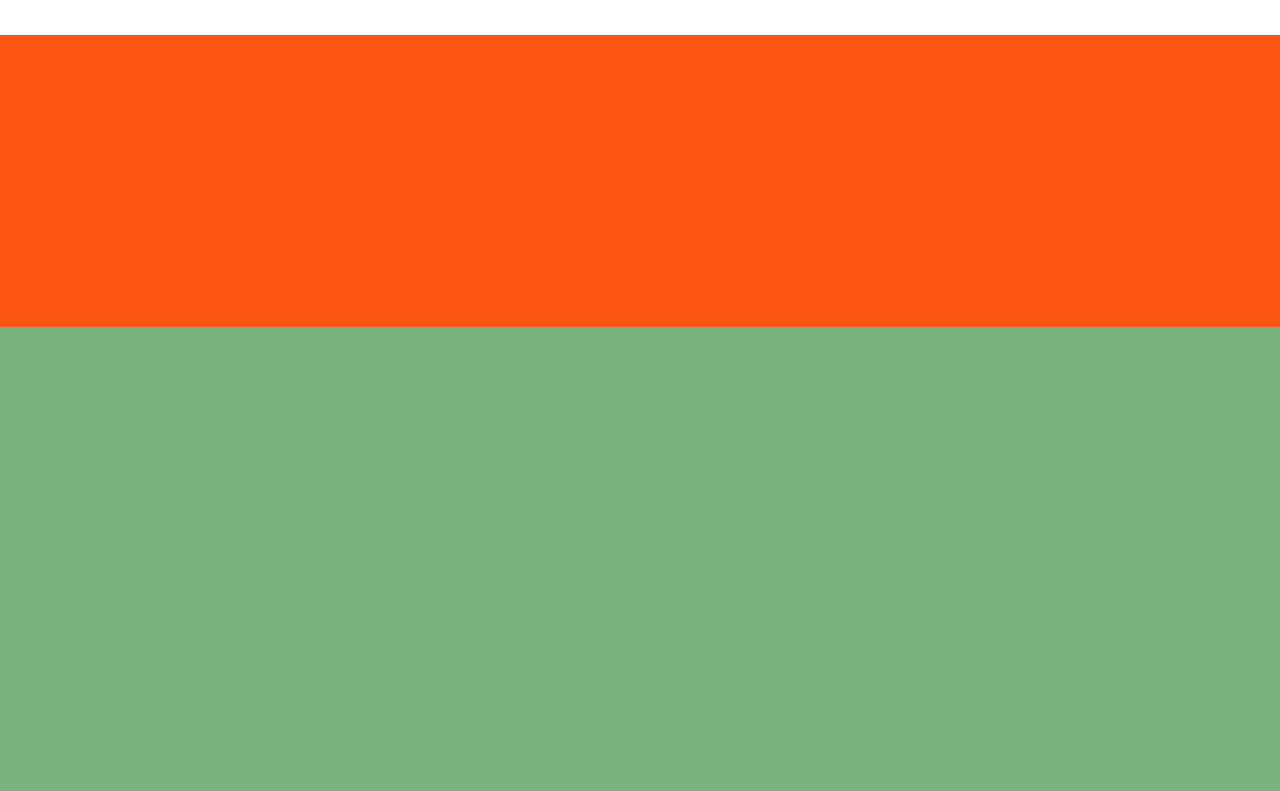
==== commit 1fca5b2e: "correction regis 1" ====
--- a/conditions-generales-d-utilisation/index.html
+++ b/conditions-generales-d-utilisation/index.html
@@ -59,7 +59,6 @@
             </div>
         </div>
     </section>
-
     <!-- <section class="section__0 secondary__background">
         <div class="box__0 section__0__wrapper">
             <span class="regular__text">Accéder au support &nbsp;&nbsp;| </span>
@@ -74,7 +73,7 @@
             <a href="../" class="logo">
                 <img src="../assets/logos/logo__easyFood__2.png" alt="logo__easyFood">
             </a>
-            <a href="" class="logo__mobile">
+            <a href="../" class="logo__mobile">
                 <img src="../assets/logos/logo__easyFood__4.png" alt="logo__easyFood">
             </a>
             <button id="rejoin" class="btn__lg secondary__background" type="button">rejoindre</button>
@@ -82,21 +81,20 @@
     </header>
     <main>
         <section class="cover__1 primary__background section__container">
-            <h2 class="section__title light__color">Conditions générales d'utilisation</h2>
-            <div class="cover__1__image">
+            <h2 class="section__title light__color animation__class__3">Conditions générales d'utilisation</h2>
+            <div class="cover__1__image animation__class__1">
                 <img src="../assets/images/easyFood__img__07.png" alt="easyFood">
             </div>
-
-            <div class="vector__1">
+            <div class="vector__1 animation__class__0">
                 <img src="../assets/icons/vector__01.png" alt="easyFood">
             </div>
-            <div class="vector__2">
+            <div class="vector__2 animation__class__0">
                 <img src="../assets/icons/vector__02.png" alt="easyFood">
             </div>
-            <div class="vector__3">
+            <div class="vector__3 animation__class__0">
                 <img src="../assets/icons/vector__03.png" alt="easyFood">
             </div>
-            <div class="vector__4">
+            <div class="vector__4 animation__class__0">
                 <img src="../assets/icons/vector__04.png" alt="easyFood">
             </div>
         </section>
@@ -141,7 +139,6 @@
         </section>
     </main>
     <footer class="footer">
-
         <section class="popup_sheet dark__background">
         </section>
         <section class="popup__container light__background">
@@ -161,7 +158,7 @@
                 <form action="" class="form_container">
                     <div class="form__popup">
                         <input class="regular__text input__popup" type="text" placeholder="Entrez votre e-mail">
-                         <button class="regular__text primary__background btn__popup" type="submit" value="Souscrire">
+                        <button class="regular__text primary__background btn__popup" type="submit" value="Souscrire">
                         <span class="regular__text">Souscrire</span>
                         <span class="icon__extra__sm send"></span>
                     </button>
@@ -169,11 +166,10 @@
                 </form>
             </div>
         </section> 
-
         <div class="footer__part__1 primary__background section__container">
             <div class="box__0 footer__part__1__wrapper">
-                <h2 class="footer__part__1__title light__color">Téléchargez gratuitement EasyFood Gether </h2>
-                <div class="footer__part__1__logo">
+                <h2 class="footer__part__1__title light__color anime__1">Téléchargez gratuitement EasyFood Gether </h2>
+                <div class="footer__part__1__logo anime__2">
                     <a href ="" class="logo">
                         <img src="../assets/logos/google_play.png" alt="get easyFood on google play">
                     </a>
@@ -184,16 +180,16 @@
             </div>
         </div>
         <div class="footer__part__2 secondary__background section__container">
-            <div class="footer__part__2__logo">
+            <div class="footer__part__2__logo anime__3">
                 <img src="../assets/logos/logo__easyFood__2.png" alt="logo__easyFood">
             </div>
-            <div class="naviguation">
+            <div class="naviguation anime__0">
                 <a href="" class="nav__link light__color">Conditions générales d'utilisation</a>
                 <span id="newsletter" class="nav__link light__color">Newsletters</span>
                 <a href="../contact/" class="nav__link light__color">Contact</a>
                 <a href="../faqs/" class="nav__link light__color">FAQs</a>
             </div>
-            <div class="socials_media">
+            <div class="socials_media anime__4">
                 <a href="">
                     <span class="icon__sm social_media_facebook"></span>
                 </a>
@@ -209,7 +205,8 @@
             </div>
         </div>
     </footer>
+    <script src="../js/popup__script.js"></script>
     <script src="../js/modal__script.js"></script>
-    <script src="../js/popup__script.js"></script>
+    <script src="../js/animation__luncher__script.js"></script>
 </body>
 </html>--- a/css/style.css
+++ b/css/style.css
@@ -117,8 +117,8 @@
 }
 .icon__light_sm{
     display: inline-block;
-    width: 40px;
-    height: 40px;
+    width: 30px;
+    height: 30px;
     background-size: cover;
 }
 .icon__sm{
@@ -307,26 +307,39 @@
     object-fit: none;
 }
 .objective{
+    position: relative;
+    display: flex;
+    align-items: center;
+    height: 700px;
+}
+.background{
+    width: 50%;
+    height: 100%;
     background-image: url("../assets/images/background__image__2.png");
-    background-repeat: no-repeat;
-    display: flex;
-    align-items: center;
 }
 .objective__wrapper{
+    width: 100%;
+    height: 100%;
+    position: absolute;
+    top: 0;
+    left: 0;
+}
+.objective__content{
+    height: 100%;
     display: flex;
     justify-content: space-between;
     align-items: center;
 }
 .objective__image{
-    width: 50%;
-    height: 600px;
+    width: 45%;
+    height: 100%;
     border-radius: 10px;
 }
 .objective__image img{
     border-radius: 10px;
 }
 .objetcive__text{
-    width: 40%;
+    width: 45%;
 }
 .objetcive__text .objetcive__content{
     font-size: 35px;
@@ -368,19 +381,30 @@
     border-radius: 10px;
 }
 .statistics{
-    background-image: url("../assets/images/background__image__2.png");
-    background-repeat: repeat-y;
-    background-position: right 10px;
-    background-size: 55%;
+    position: relative;
+    display: flex;
+    align-items: center;
+    justify-content: end;
+    height: 866px;
 }
 .statistics__wrapper{
+    position: absolute;
+    top: 0;
+    left: 0;
+    width: 100%;
+    height: 100%;
+    box-sizing: content-box;
+}
+.statistics__content{
+    height: 100%;
     display: flex;
     justify-content: space-between;
     align-items: center;
     gap: 30px;
 }
 .statistics__block__2{
-    width: 45%;
+    width: 40%;
+    height: 90%;
     border-radius: 10px;
     /* border: 1px solid black; */
 }
@@ -395,6 +419,7 @@
     justify-content: space-between;
     gap: 30px;
     width: 530px;
+    /* border: 1px solid black; */
 }
 .statistics__block__item{
     padding: 20px;
@@ -444,11 +469,13 @@
 .scroll__arrow{
     display: flex;
     align-items: center;
+    cursor: pointer;
 }
 .partners__logos__container{
     width: 100%;
     display: flex;
     overflow-x: scroll;
+    scroll-behavior: smooth;
 }
 .partners__logos{
     display: flex;
@@ -558,7 +585,255 @@
     display: flex;
     gap: 30px;
 }
-@media (max-width: 648px){
+.anime__0{
+    opacity: 0;
+}
+.anime__1{
+    opacity: 0;
+    transform: translateX(-100%);
+}
+.anime__2{
+    opacity: 0;
+    transform: translateX(-100%);
+}
+.anime__3{
+    opacity: 0;
+    transform: translateY(-100%);
+}
+.anime__4{
+    opacity: 0;
+    transform: translateY(-100%);
+}
+.animation__class__0{
+    animation: animation__keyframes__0 1s linear;
+    opacity: 100%;
+}
+.animation__class__1{
+    animation: animation__keyframes__1 1s linear;
+    opacity: 100%;
+    transform: translateX(0%);
+}
+.animation__class__2{
+    animation: animation__keyframes__2 1s linear;
+    opacity: 100%;
+    transform: translateX(0%);
+}
+.animation__class__3{
+    animation: animation__keyframes__3 1s linear;
+    opacity: 100%;
+    transform: translateY(0%);
+}
+.animation__class__4{
+    animation: animation__keyframes__4 1s linear;
+    opacity: 100%;
+    transform: translateY(0%);
+}
+@keyframes animation__keyframes__0 {
+    0%{
+        opacity: 0;
+    }
+    25%{
+        opacity: 25%;
+    }
+    50%{
+        opacity: 50%;
+    }
+    75%{
+        opacity: 75%;
+    }
+    100%{
+        opacity: 100%;
+    }
+}
+@keyframes animation__keyframes__1 {
+    0%{
+        opacity: 0;
+        transform: translateX(-100%);
+    }
+    25%{
+        opacity: 25%;
+        transform: translateX(-75%);
+    }
+    50%{
+        opacity: 50%;
+        transform: translateX(-50%);
+    }
+    75%{
+        opacity: 75%;
+        transform: translateX(-25%);
+    }
+    100%{
+        opacity: 100%;
+        transform: translateX(0%);
+    }
+}
+@keyframes animation__keyframes__2 {
+    0%{
+        opacity: 0;
+        transform: translateX(100%);
+    }
+    25%{
+        opacity: 25%;
+        transform: translateX(75%);
+    }
+    50%{
+        opacity: 50%;
+        transform: translateX(50%);
+    }
+    75%{
+        opacity: 75%;
+        transform: translateX(25%);
+    }
+    100%{
+        opacity: 100%;
+        transform: translateX(0%);
+    }
+}
+@keyframes animation__keyframes__3 {
+    0%{
+        opacity: 0;
+        transform: translateY(-100%);
+    }
+    25%{
+        opacity: 25%;
+        transform: translateY(-75%);
+    }
+    50%{
+        opacity: 50%;
+        transform: translateY(-50%);
+    }
+    75%{
+        opacity: 75%;
+        transform: translateY(-25%);
+    }
+    100%{
+        opacity: 100%;
+        transform: translateY(0%);
+    }
+}
+@keyframes animation__keyframes__4 {
+    0%{
+        opacity: 0;
+        transform: translateY(100%);
+    }
+    25%{
+        opacity: 25%;
+        transform: translateY(75%);
+    }
+    50%{
+        opacity: 50%;
+        transform: translateY(50%);
+    }
+    75%{
+        opacity: 75%;
+        transform: translateY(25%);
+    }
+    100%{
+        opacity: 100%;
+        transform: translateY(0%);
+    }
+}
+@media (max-width: 1024px){
+    .background{
+        display: none;
+    }
+    .cover__wrapper__2 {
+        height: 500px;
+        width: 90%;
+    }
+    .cover__wrapper h2 {
+        font-size: 35px;
+    }
+    .cover__wrapper__1 {
+        height: 550px;
+    }
+    .cover__wrapper__3 {
+        height: 400px;
+    }
+    .objective {
+        position: static;
+        height: fit-content;
+    }
+    .objective__wrapper {
+        position: static;
+    }
+    .objective__content{
+        flex-direction: column;
+        gap: 50px;
+    }
+    .objetcive__text {
+        width: 100%;
+    }
+    .objective__image {
+        width: 100%;
+        height: 500px;
+    }
+    .features_wrapper_container {
+        flex-direction: column;
+    }
+    .card {
+        width: 100%;
+        flex-direction: row-reverse;
+    }
+    .card__wrapper{
+        display: flex;
+        flex-direction: column;
+        width: calc(100% - 300px);
+    }
+    .card__image{
+        width: max-content;
+    }
+    .statistics__block__2 {
+        display: none;
+    }
+    .statistics {
+        background-image: none;
+        width: 100%;
+        position: static;
+        height: fit-content;
+    }
+    .statistics__wrapper {
+        position: static;
+        justify-content: center;
+    }
+    .statistics__content{
+        justify-content: center;
+    }
+    .partners__logos {
+        margin-top: 30px;
+    }
+    .partner__logo {
+        width: 200px;
+        height: 200px;
+    }
+    .support__project__content {
+        font-size: 55px;
+    }
+    .footer__part__1__wrapper {
+        flex-direction: column;
+    }
+    .footer__part__1__logo {
+        margin-top: 40px;
+    }
+    .naviguation {
+        gap: 50px;
+    }
+}
+@media (max-width: 640px){
+    .cover__wrapper__1 {
+        padding-top: 0px;
+    }
+    .card {
+        flex-direction: column !important;
+        height: max-content;
+    }
+    .card__wrapper{
+        flex-direction: column;
+        width: 100%;
+    }
+    .card__image{
+        width: 100%;
+    }
     .menu{
         display: flex;
     }
@@ -576,9 +851,6 @@
         height: 40px;
         font-size: 16px;
     }
-    .features_wrapper_container {
-        flex-direction: column;
-    }
     .statistics__block__container {
         flex-direction: column;
     }
@@ -592,22 +864,24 @@
     .footer__part__1__logo {
         flex-direction: column;
         margin-top: 30px;
-    }
-    .footer__part__1__wrapper {
-        flex-direction: column;
     }
     .objetcive__text .objetcive__content {
         font-size: 20px;
     }
     .section__title {
-        font-size: 30px;
+        font-size: 25px;
     }
     .cover__wrapper h2 {
-        font-size: 20px;
+        font-size: 25px;
     }
     .cover__wrapper__2 {
         height: 400px;
         width: 100%;
+        top: 50%;
+        transform: translate(50%,-50%);
+    }
+    .cover__wrapper__3 .cover__wrapper {
+        margin-bottom: 30px;
     }
     .cover__wrapper__1 {
         height: 500px;
@@ -626,19 +900,8 @@
     .cover__wrapper__3 .cover__wrapper .logo img {
         object-fit: contain;
     }
-    .objective__wrapper {
-        flex-direction: column;
-        gap: 50px;
-    }
-    .objetcive__text {
-        width: 100%;
-    }
     .objective__image {
-        width: 100%;
         height: 400px;
-    }
-    .card {
-        width: 100%;
     }
     .card__title {
         font-size: 25px;
@@ -688,9 +951,6 @@
     .statistics__block__container {
         width: 100%;
     }
-    .statistics__block__2 {
-       display: none;
-    }
     .statistics__block__item {
         width: 100%;
     }
@@ -720,9 +980,6 @@
         gap: 30px;
         border: 1px solid white;
     }
-    .objective {
-        background-image: none;
-    }
     .footer__part__2{
         gap: 40px;
     }
--- a/css/reusable__style.css
+++ b/css/reusable__style.css
@@ -119,18 +119,33 @@
 .question__box.active .question__box__content .answer{
     margin-top: 30px;
     height: max-content;
-    overflow: hidden;
-    animation: question__box__animation .5s ease-in;
+    /* border: 1px solid black; */
+    animation: question__box__animation .5s linear;
 }
 @keyframes question__box__animation {
-    from {
+    0% {
         height: 0px;
     }
-    to {
-        height: max-content;
+    25% {
+        height: 25%;
+    }
+    50% {
+        height: 50% ;
+    }
+    75% {
+        height: 75% ;
+    }
+    100% {
+        height: 100%;
     }
 }
-@media (max-width: 648px){
+@media (max-width: 1024px){
+
+}
+@media (max-width: 640px){
+    .question__box {
+        padding: 20px 30px;
+    }
     .cover__1__image {
         width: 400px;
     }
--- a/css/form__style.css
+++ b/css/form__style.css
@@ -4,9 +4,10 @@
     /* gap: 30px; */
     justify-content: space-between;
     align-content: space-between;
-    margin-top: 30px;
+    margin: 30px 0;
     flex: 1;
     gap: 30px;
+    width: 100%;
 }
 /* .input__block{
     border: 1px solid black;
@@ -50,7 +51,11 @@
     padding: 10px 20px;
     border-radius: 10px;
 }
-@media (max-width: 648px){
+@media (max-width: 1024px){
+
+}
+@media (max-width: 640px){
+
     .form__input {
         height: 50px;
         padding: 15px;
--- a/css/modal__style.css
+++ b/css/modal__style.css
@@ -57,11 +57,10 @@
 #rejoin{
     cursor: pointer;
 }
-@media (max-width: 648px){
+@media (max-width: 1024px){
     .modal__container {
-        width: 90%;
-        padding: 30px;
-        gap: 20px;
+        width: 70%;
+        padding: 30px 50px;
     }
     .form_container {
         width: 100%;
@@ -70,6 +69,16 @@
     .modal__content , .modal__wrapper{
         width: 100%;
     }
+    .modal__content {
+        height: 500px;
+    }
+}
+@media (max-width: 640px){
+    .modal__container {
+        width: 90%;
+        padding: 30px;
+        gap: 20px;
+    }
     .modal__content .logo {
         width: 150px;
     }
@@ -77,4 +86,7 @@
         padding: 7px 20px;
         border-radius: 10px;
     }
+    .modal__content {
+        height: 500px;
+    }
 }--- a/css/popup__style.css
+++ b/css/popup__style.css
@@ -60,16 +60,18 @@
 }
 .form__popup{
     border-radius: 50px ;
-    box-shadow: 0px 8px 16px 0px rgba(0,0,0,0.2);
+    box-shadow: 0px 2px 4px 0px rgba(0,0,0,0.2);
     padding: 10px 25px;
     display: flex;
+    align-items: center;
+    justify-content: space-between;
     gap: 20px;
+    width: 100%;
 }
 .input__popup{
     border: none;
     padding: 20px;
-    height: 50px;
-    flex: 1;
+    height: 40px;
 }
 .btn__popup{
     border-radius: 50px;
@@ -81,10 +83,6 @@
     justify-content: center;
 }
 .btn__popup .icon__extra__sm{
-    border-radius: 50px;
-    padding: 0 30px;
-    height: 50px;
-    border: none;
     display: none;
 }
 .close__modal{
@@ -92,13 +90,13 @@
     display: flex;
     justify-content: flex-end;
 }
-@media (max-width: 648px){
+@media (max-width: 640px){
     .popup__content {
         width: 100%;
     }
     .popup__container {
-       width: 90%;
-       padding: 30px;
+        width: 90%;
+        padding: 30px;
     }
     .popup__image {
         width: 100px;
@@ -110,10 +108,9 @@
     }
     .form__popup {
         padding: 10px 15px;
-        display: flex;
-        gap: 10px;
     }
     .input__popup {
+        width: 150px;
         padding: 0;
     }
     .btn__popup{
@@ -125,5 +122,7 @@
     }
     .btn__popup .icon__extra__sm{
         display: block;
+        width: 25px;
+        height: 25px;
     }
 }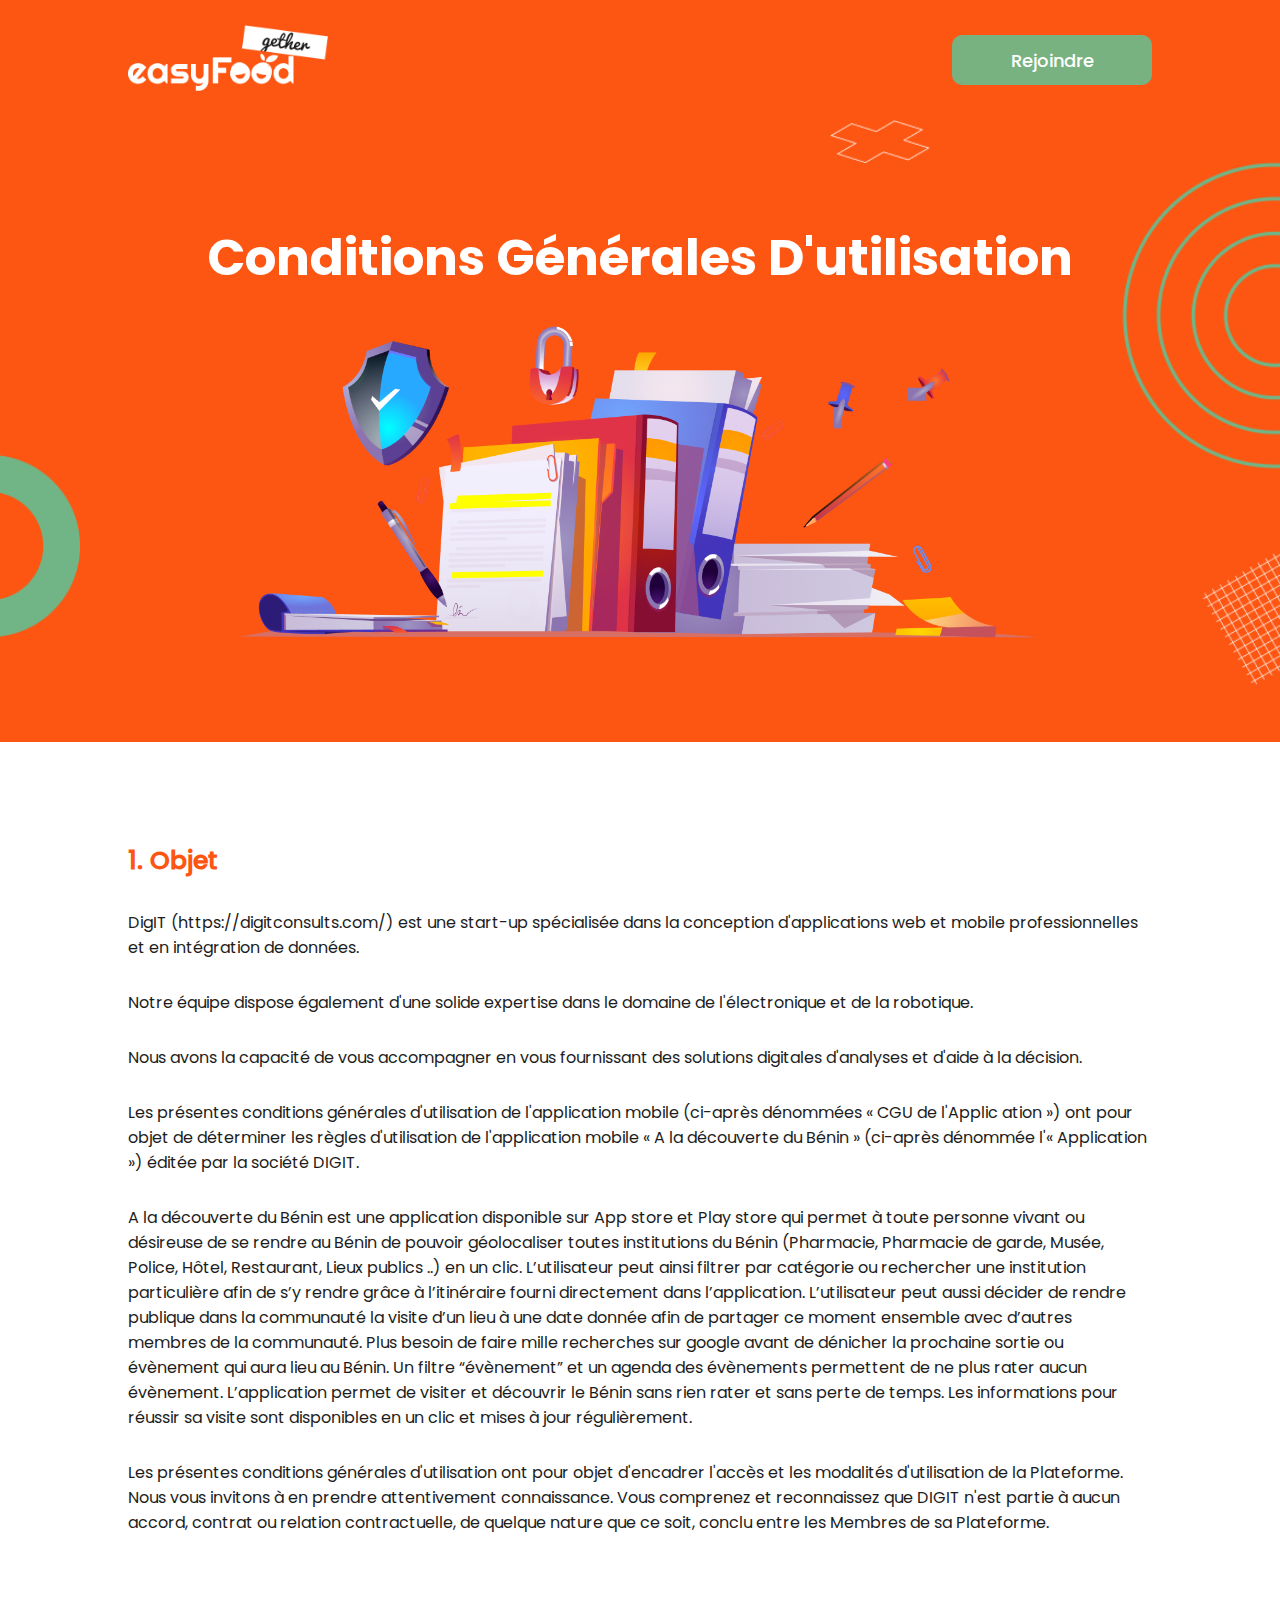
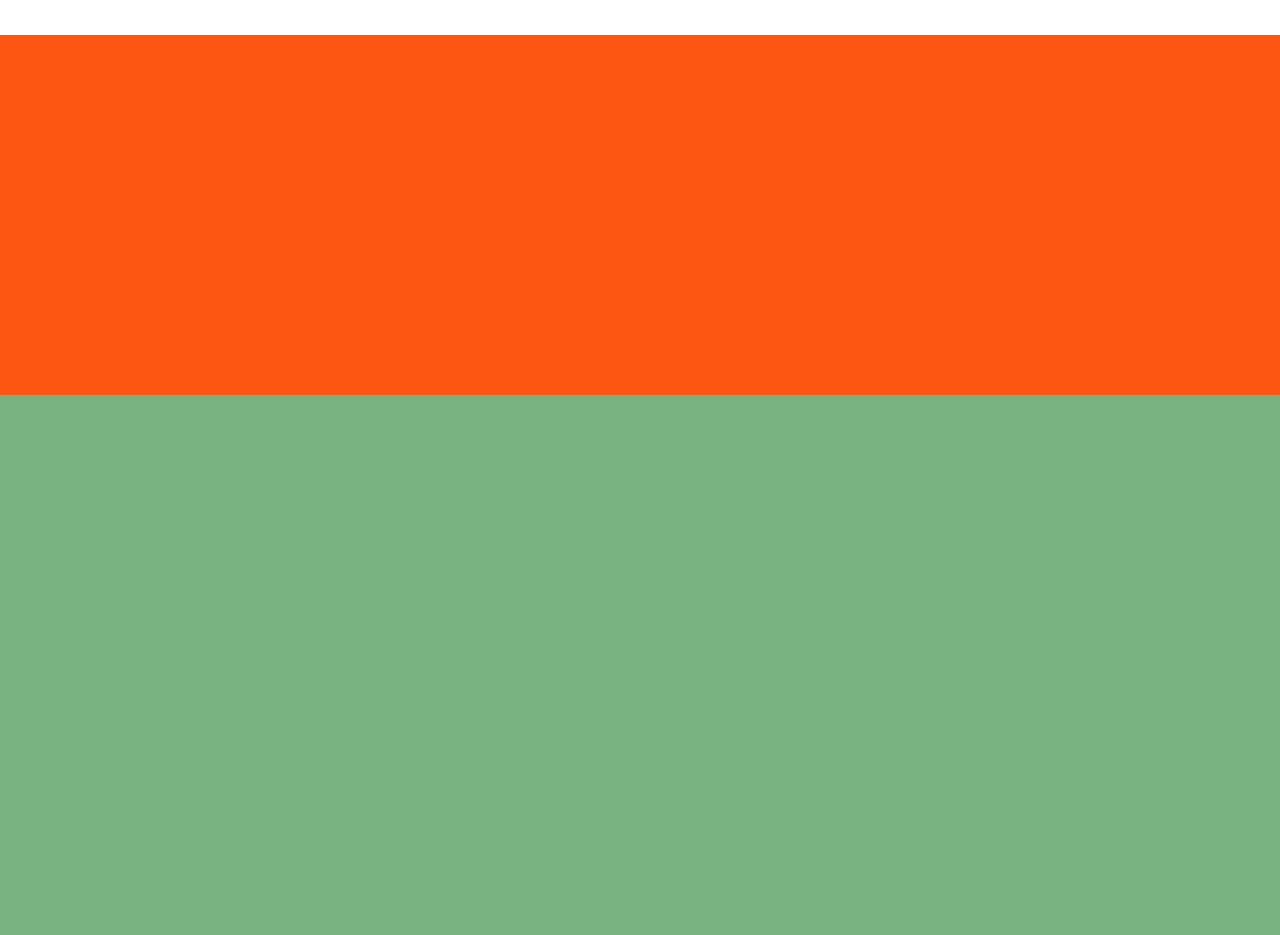
==== commit 688f3e1c: "correction regis 02" ====
--- a/conditions-generales-d-utilisation/index.html
+++ b/conditions-generales-d-utilisation/index.html
@@ -149,7 +149,7 @@
                 <img src="../assets/images/newsletter.png" alt="easyFood">
             </div>
             <div class="popup__content">
-                <p class="popup__title medium__text">Subscribe to our newsletter</p>
+                <p class="popup__title medium__text">Abonnez vous à nôtre newsletter</p>
                 <p class="popup__title regular__text">
                     Recevez de nouveaux articles et ressources directement dans 
                     votre boîte de réception. Remplissez votre email ci-dessous 
--- a/css/style.css
+++ b/css/style.css
@@ -313,9 +313,11 @@
     height: 700px;
 }
 .background{
+    /* border: 1px solid black; */
     width: 50%;
     height: 100%;
     background-image: url("../assets/images/background__image__2.png");
+    background-repeat: repeat;
 }
 .objective__wrapper{
     width: 100%;
@@ -384,8 +386,11 @@
     position: relative;
     display: flex;
     align-items: center;
-    justify-content: end;
+    justify-content: flex-end;
     height: 866px;
+}
+.statistics .background{
+    background-position-x: right;
 }
 .statistics__wrapper{
     position: absolute;
@@ -402,15 +407,17 @@
     align-items: center;
     gap: 30px;
 }
+.statistics__block__1{
+    /* border: 1px solid black; */
+    width: 35%;
+}
 .statistics__block__2{
-    width: 40%;
-    height: 90%;
+    width: 45%;
     border-radius: 10px;
     /* border: 1px solid black; */
 }
 .statistics__block__2 img{
     border-radius: 10px;
-    object-fit: cover;
 }
 .statistics__block__container{
     margin-top: 30px;
@@ -418,8 +425,6 @@
     flex-wrap: wrap;
     justify-content: space-between;
     gap: 30px;
-    width: 530px;
-    /* border: 1px solid black; */
 }
 .statistics__block__item{
     padding: 20px;
@@ -428,12 +433,12 @@
     flex-direction: column;
     justify-content: space-between;
     align-items: center;
-    width: 250px;
-    height: 250px;
+    width: calc(50% - 15px);
+    aspect-ratio: 1 / 1;
 }
 .statistic_icon{
-    width: 100px;
-    height: 100px;
+    width: 40%;
+    aspect-ratio: 1 / 1;
 }
 .statistic__block__content:nth-child(2){
     font-size: 30px;
@@ -442,6 +447,8 @@
 .statistic__block__content:nth-child(3){
     font-size: 20px;
     font-family: "Poppins-Medium";
+    /* border: 1px solid black; */
+    text-align: center;
 }
 .statistics_footer{
     margin-top: 50px;
@@ -450,7 +457,7 @@
     align-items: baseline;
 }
 .statistics_footer .logo{
-    width: 250px;
+    width: calc(50% - 15px);
     height: 80px;
     display: flex;
     align-items: center;
@@ -475,6 +482,7 @@
     width: 100%;
     display: flex;
     overflow-x: scroll;
+    overflow-y: hidden;
     scroll-behavior: smooth;
 }
 .partners__logos{
@@ -490,8 +498,8 @@
     scrollbar-width: none;
 }
 .partner__logo{
-    width: 300px;
-    height: 300px;
+    width: 250px;
+    height: 250px;
 }
 .partner__logo img{
     object-fit: cover;
@@ -506,6 +514,7 @@
     flex-direction: column;
     justify-content: space-between;
     align-items: center;
+    background-position: center;
 }
 .support__project__content{
     font-size: 65px;
@@ -527,10 +536,13 @@
 .footer{
     position: relative;
     width: 100%;
+    height: 100vh;
 }
 .footer__part__1{
     display: flex;
     align-items: center;
+    justify-content: center;
+    height: 40%;
 }
 .footer__part__2{
     height: 60%;
@@ -783,6 +795,10 @@
     .card__image{
         width: max-content;
     }
+    .statistics__block__1 {
+        /* border: 1px solid black; */
+        width: 60%;
+    }
     .statistics__block__2 {
         display: none;
     }
@@ -851,6 +867,9 @@
         height: 40px;
         font-size: 16px;
     }
+    .statistics__block__1 {
+        width: 100%;
+    }
     .statistics__block__container {
         flex-direction: column;
     }
@@ -953,6 +972,7 @@
     }
     .statistics__block__item {
         width: 100%;
+        height: 250px;
     }
     .statistics_footer .logo {
         width: 200px;
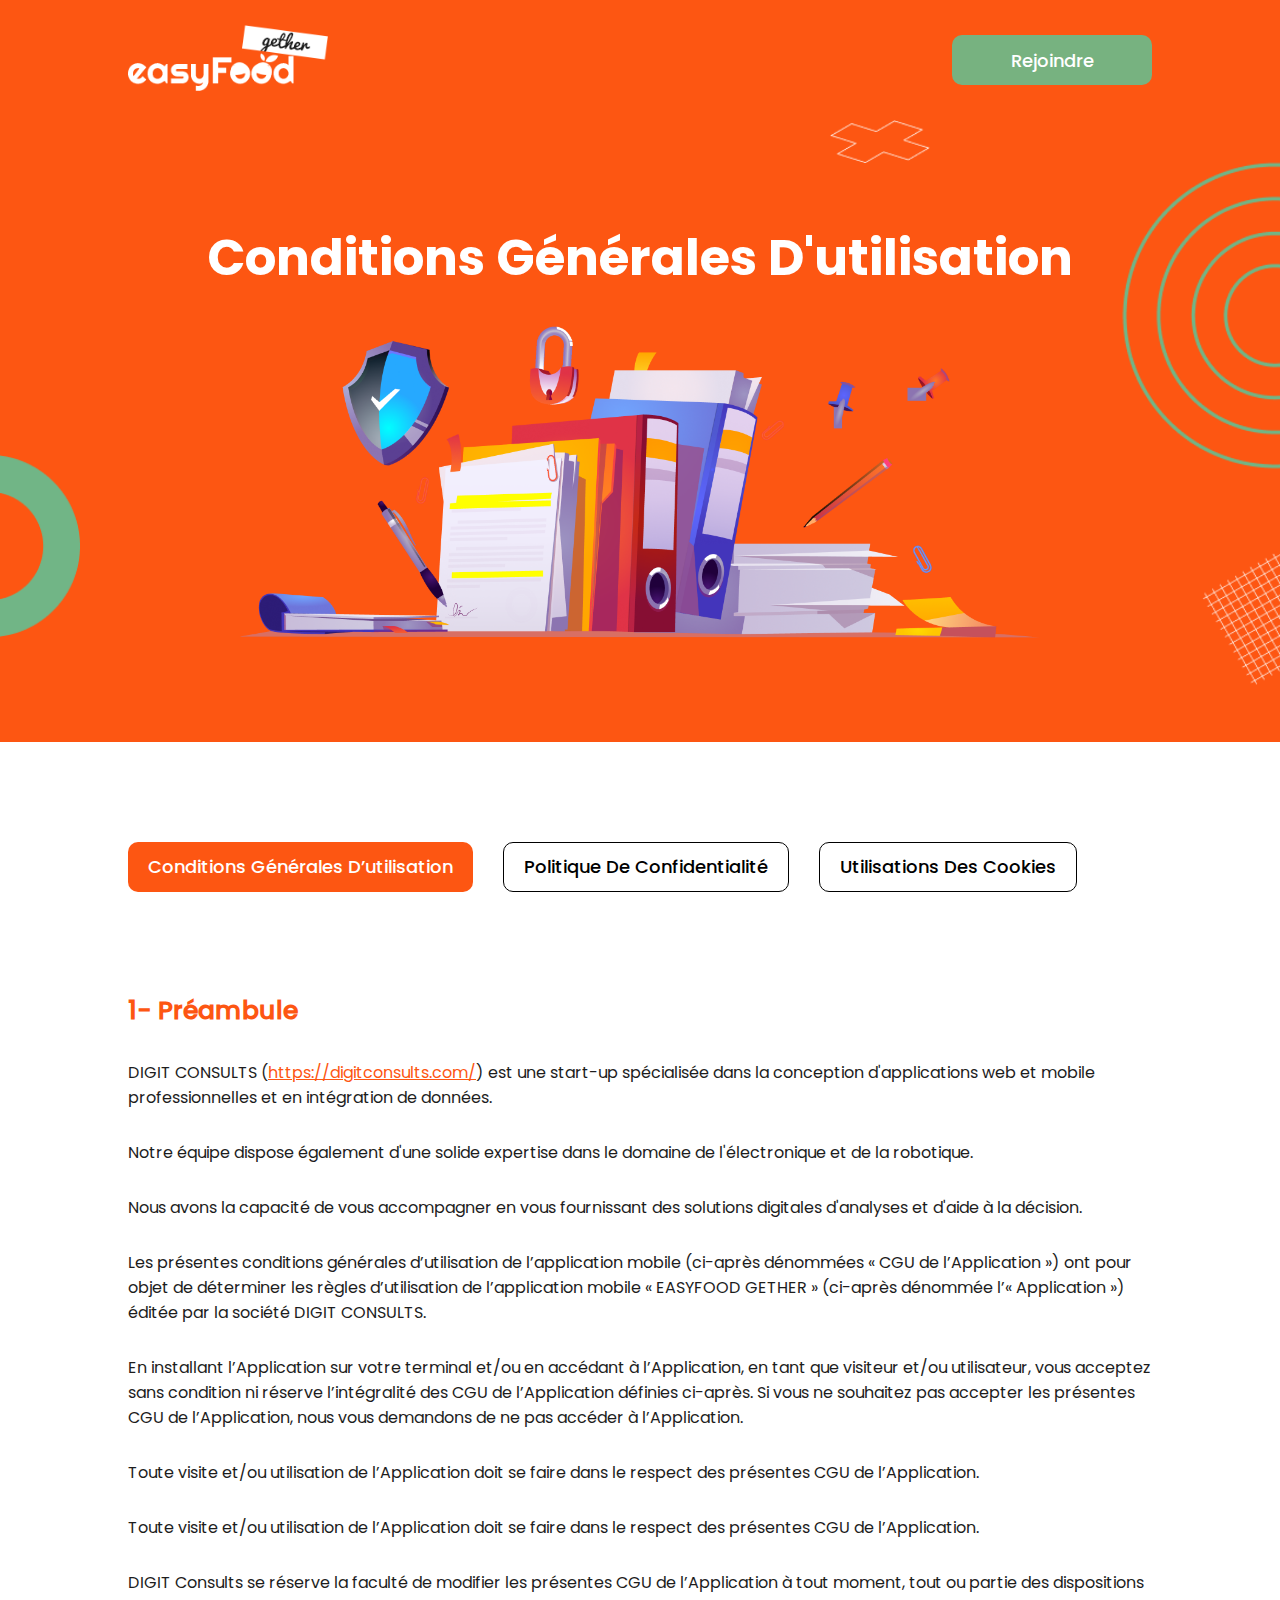
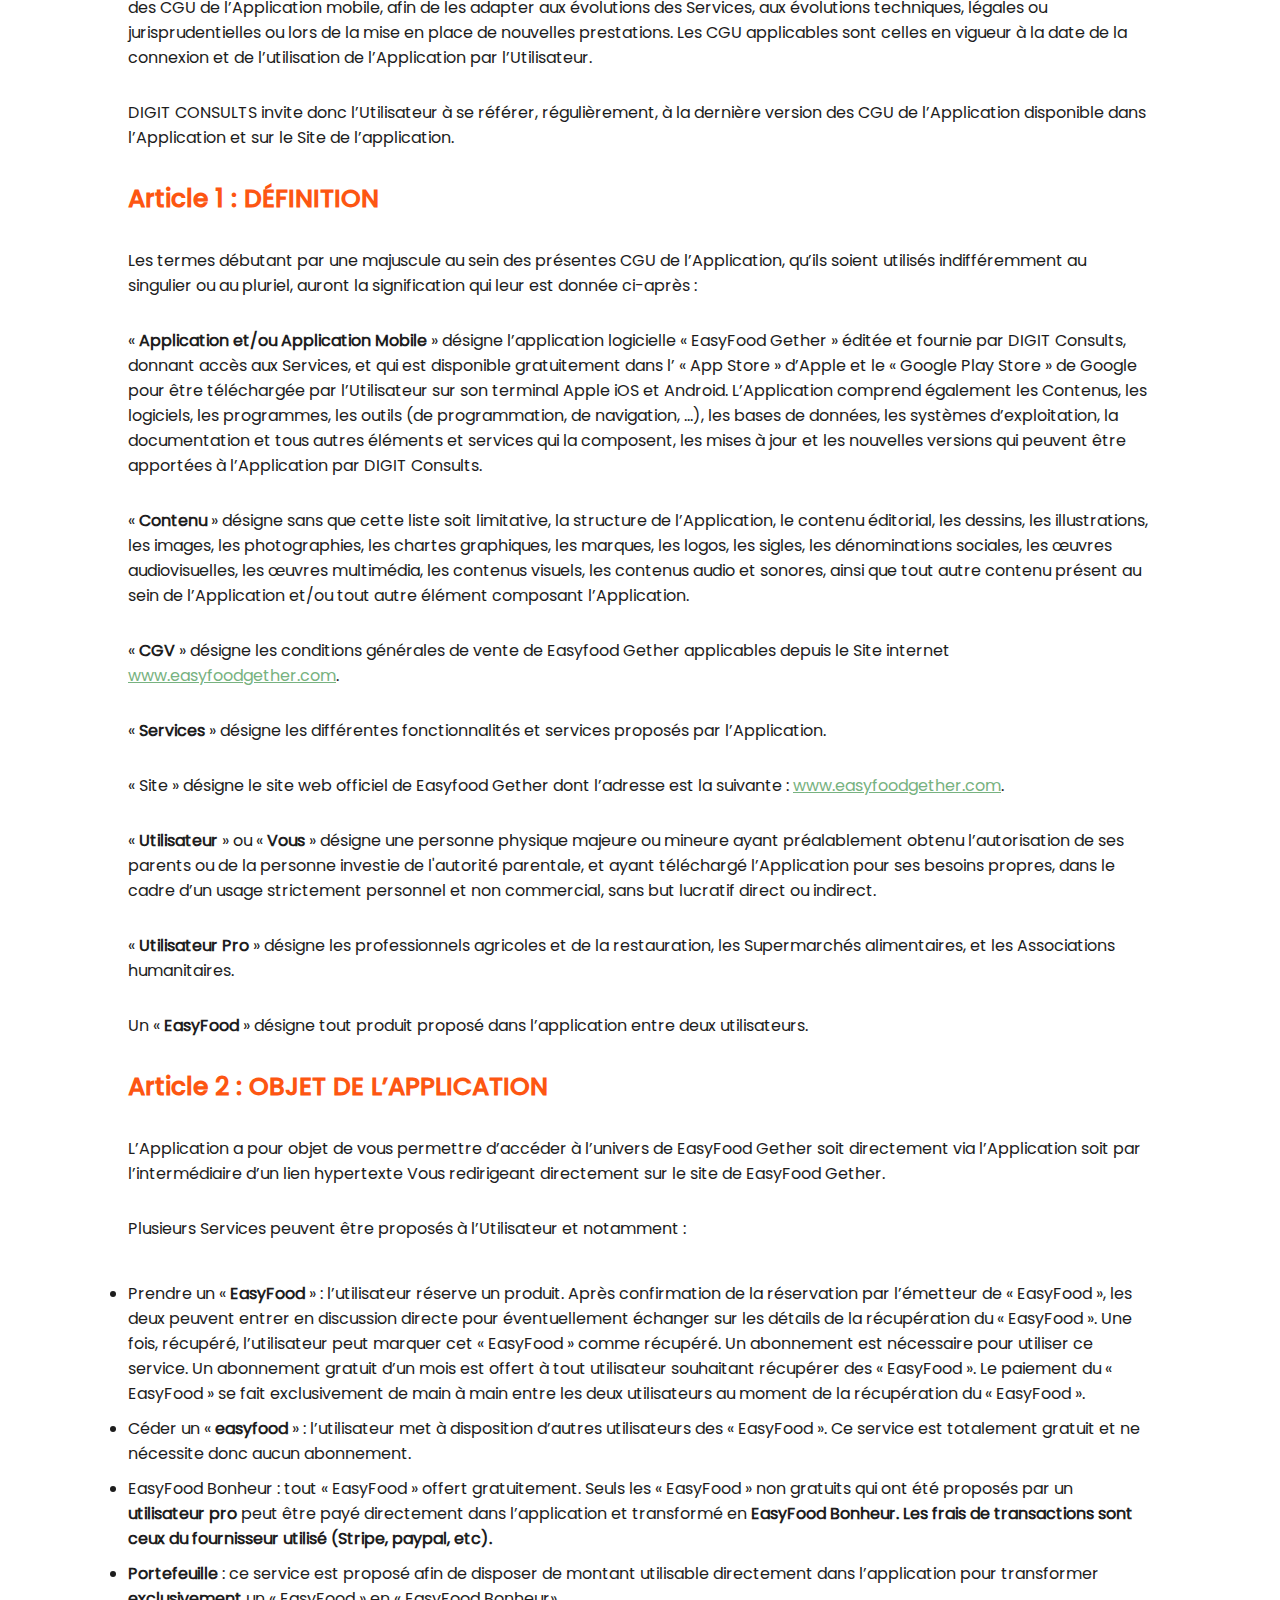
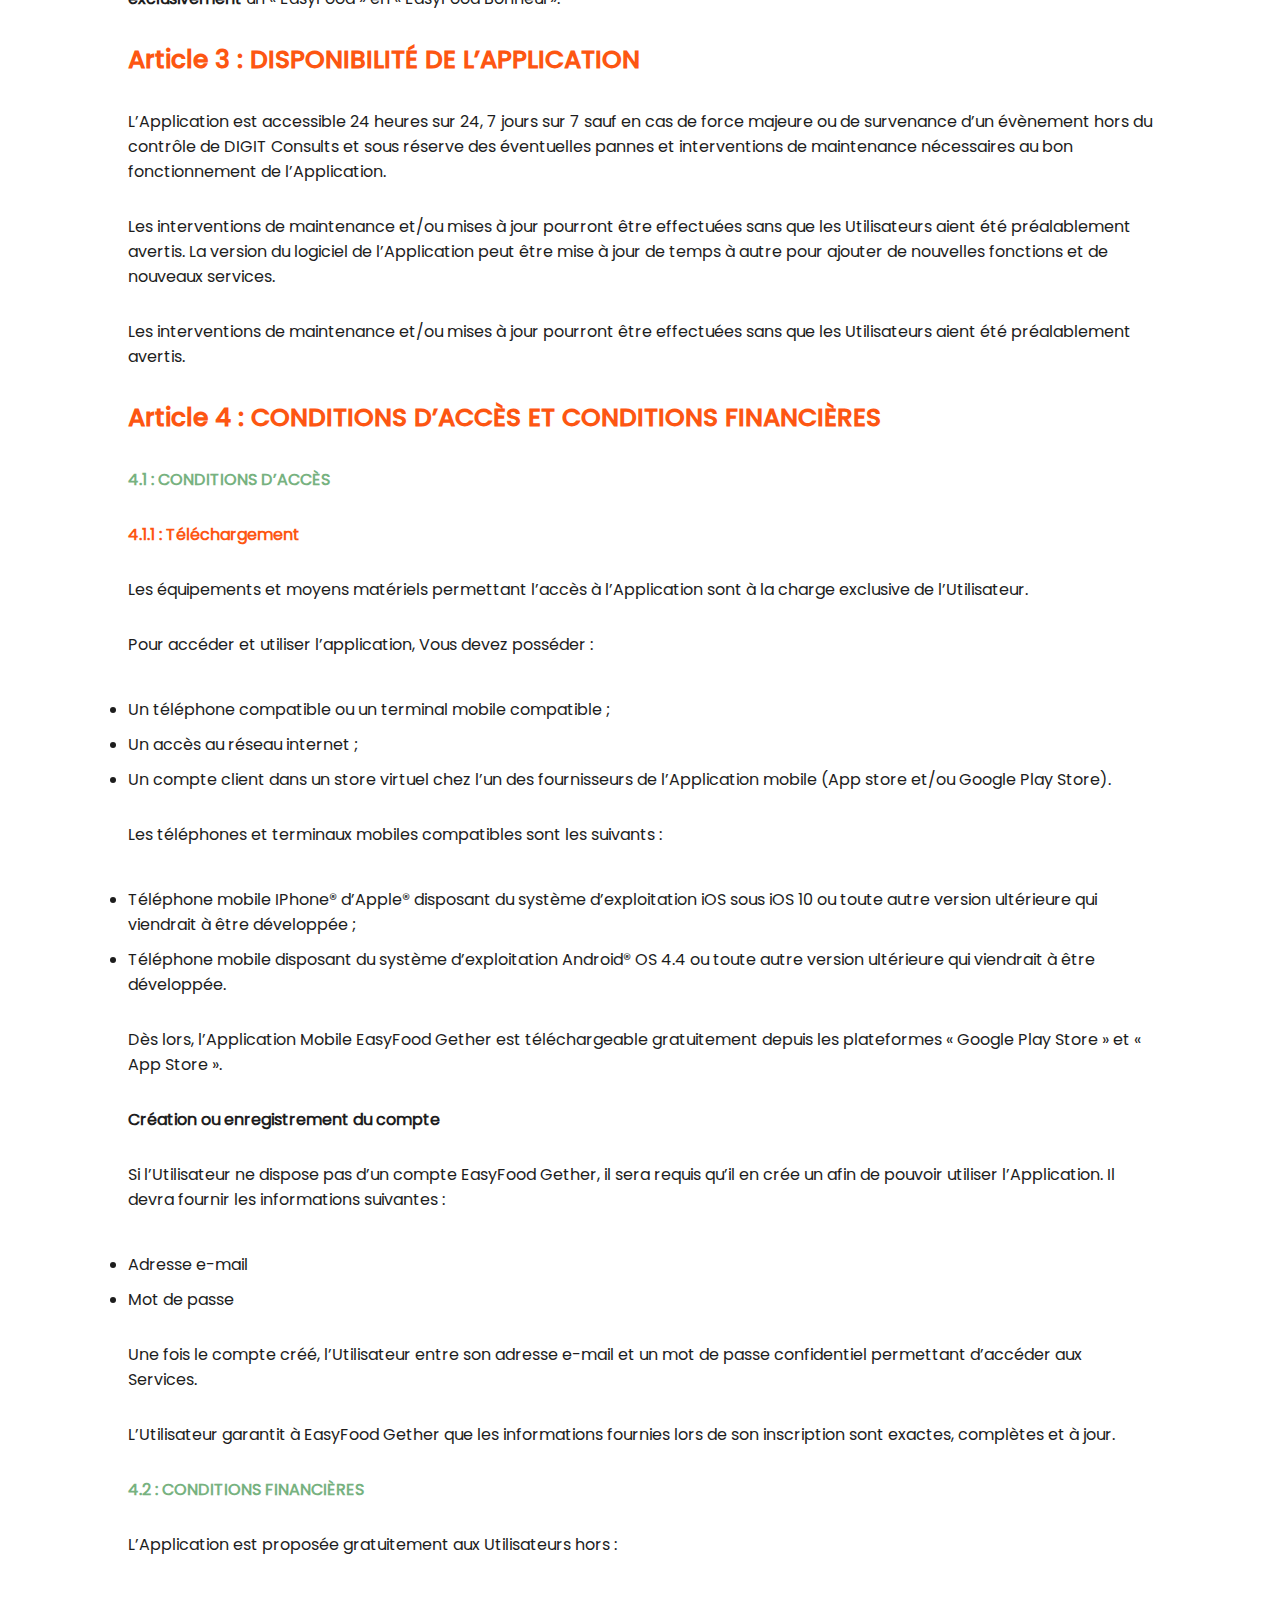
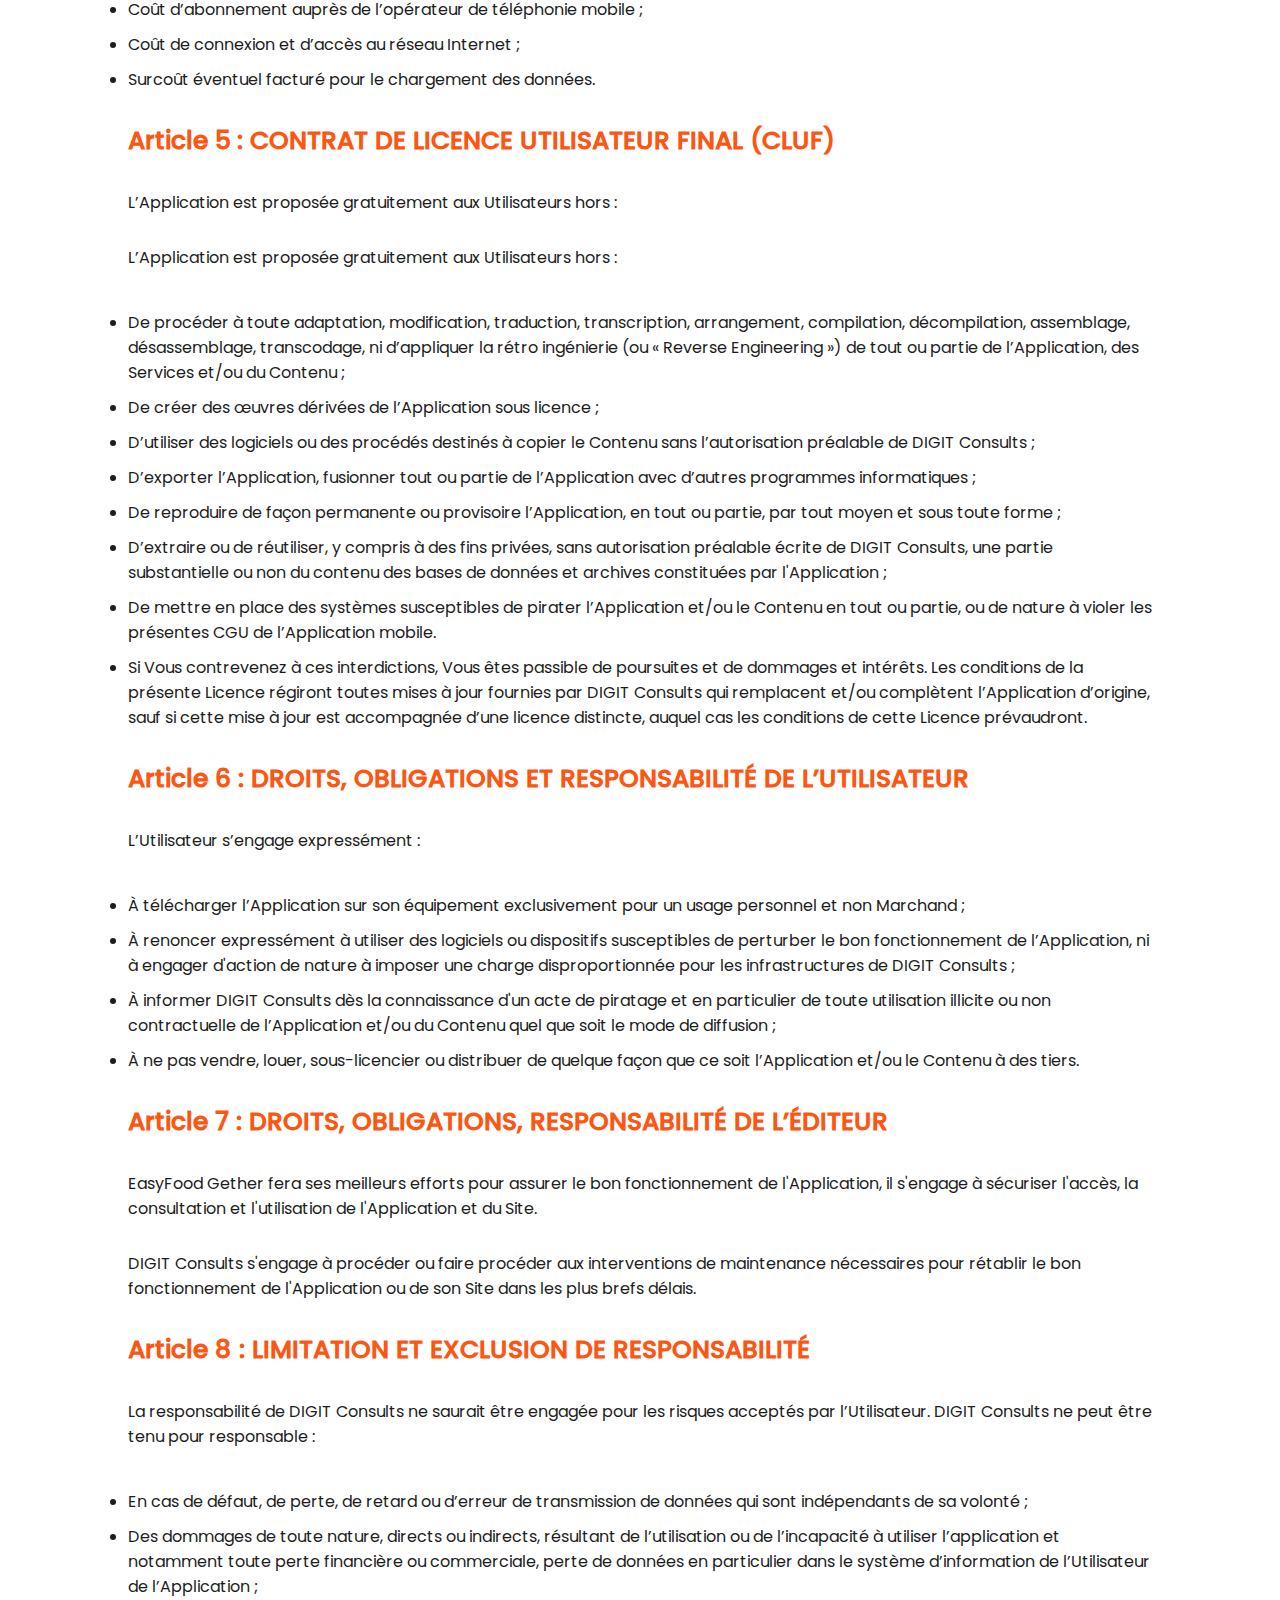
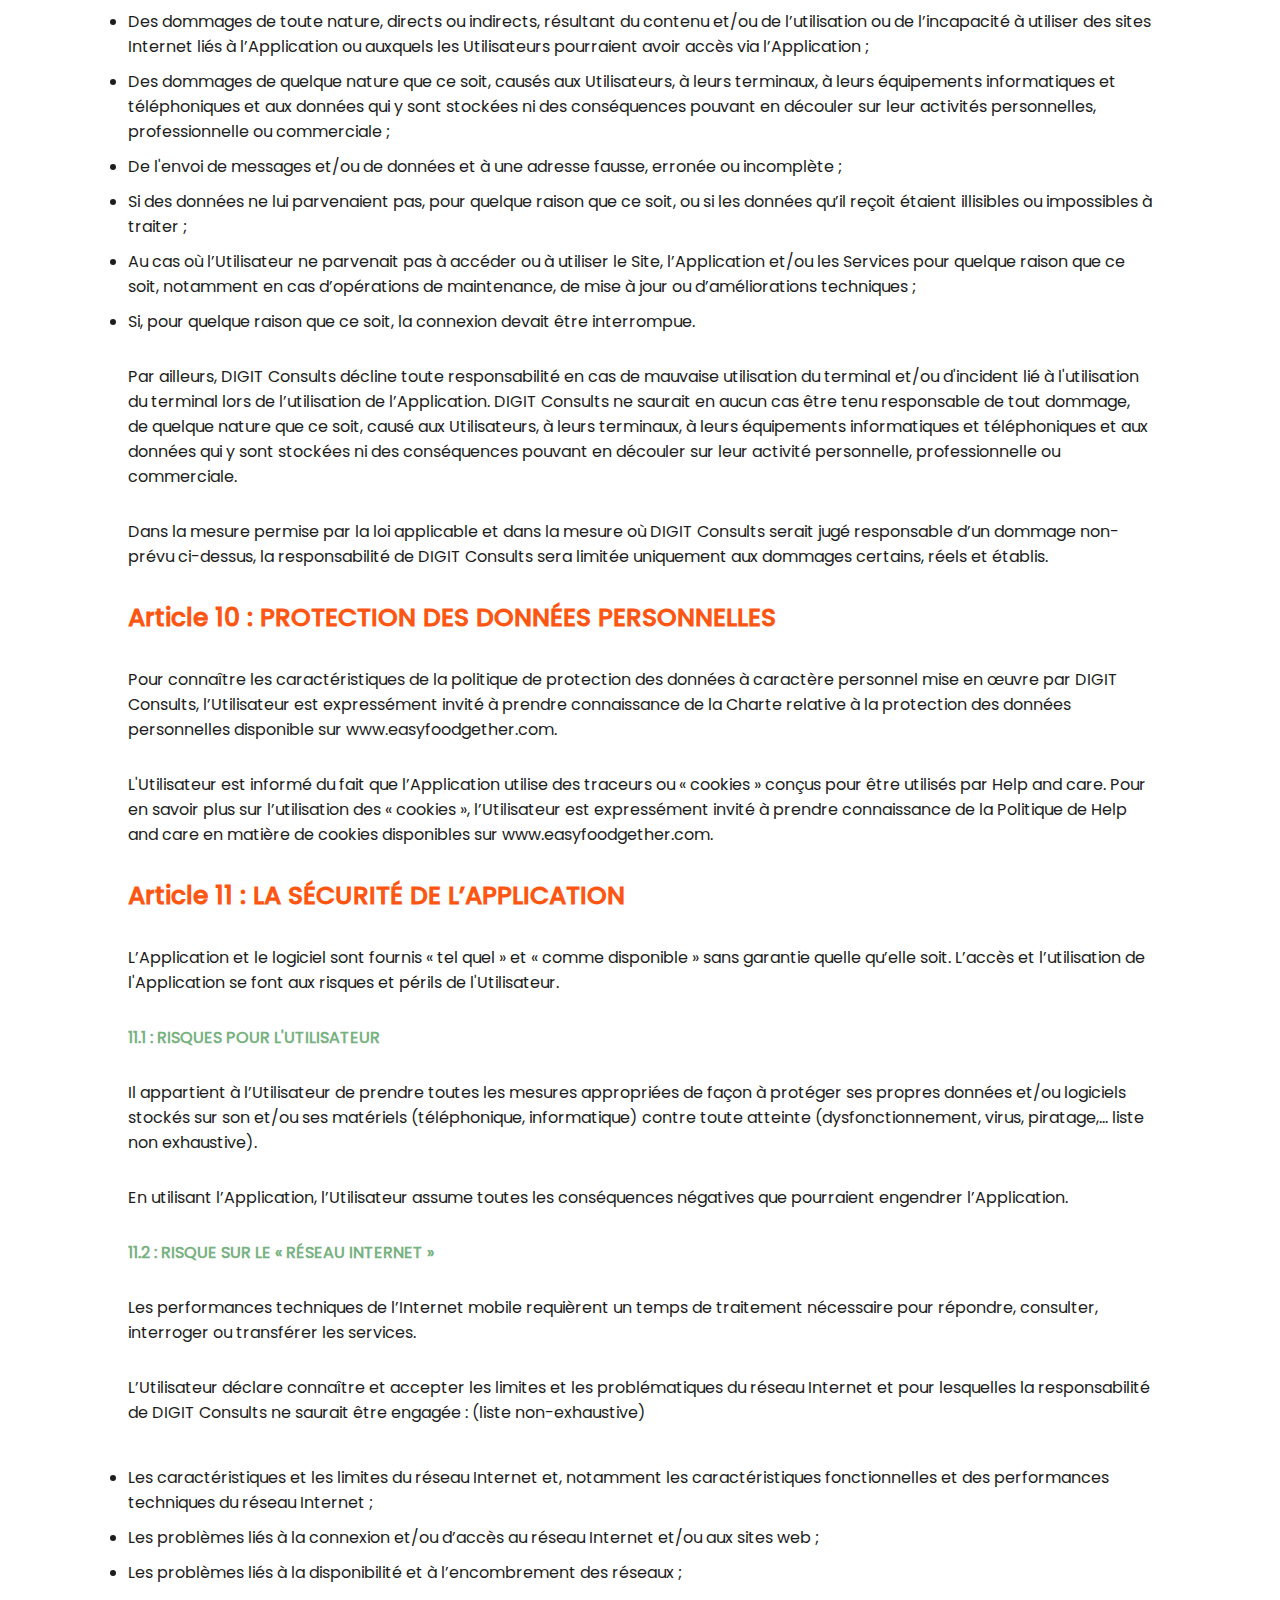
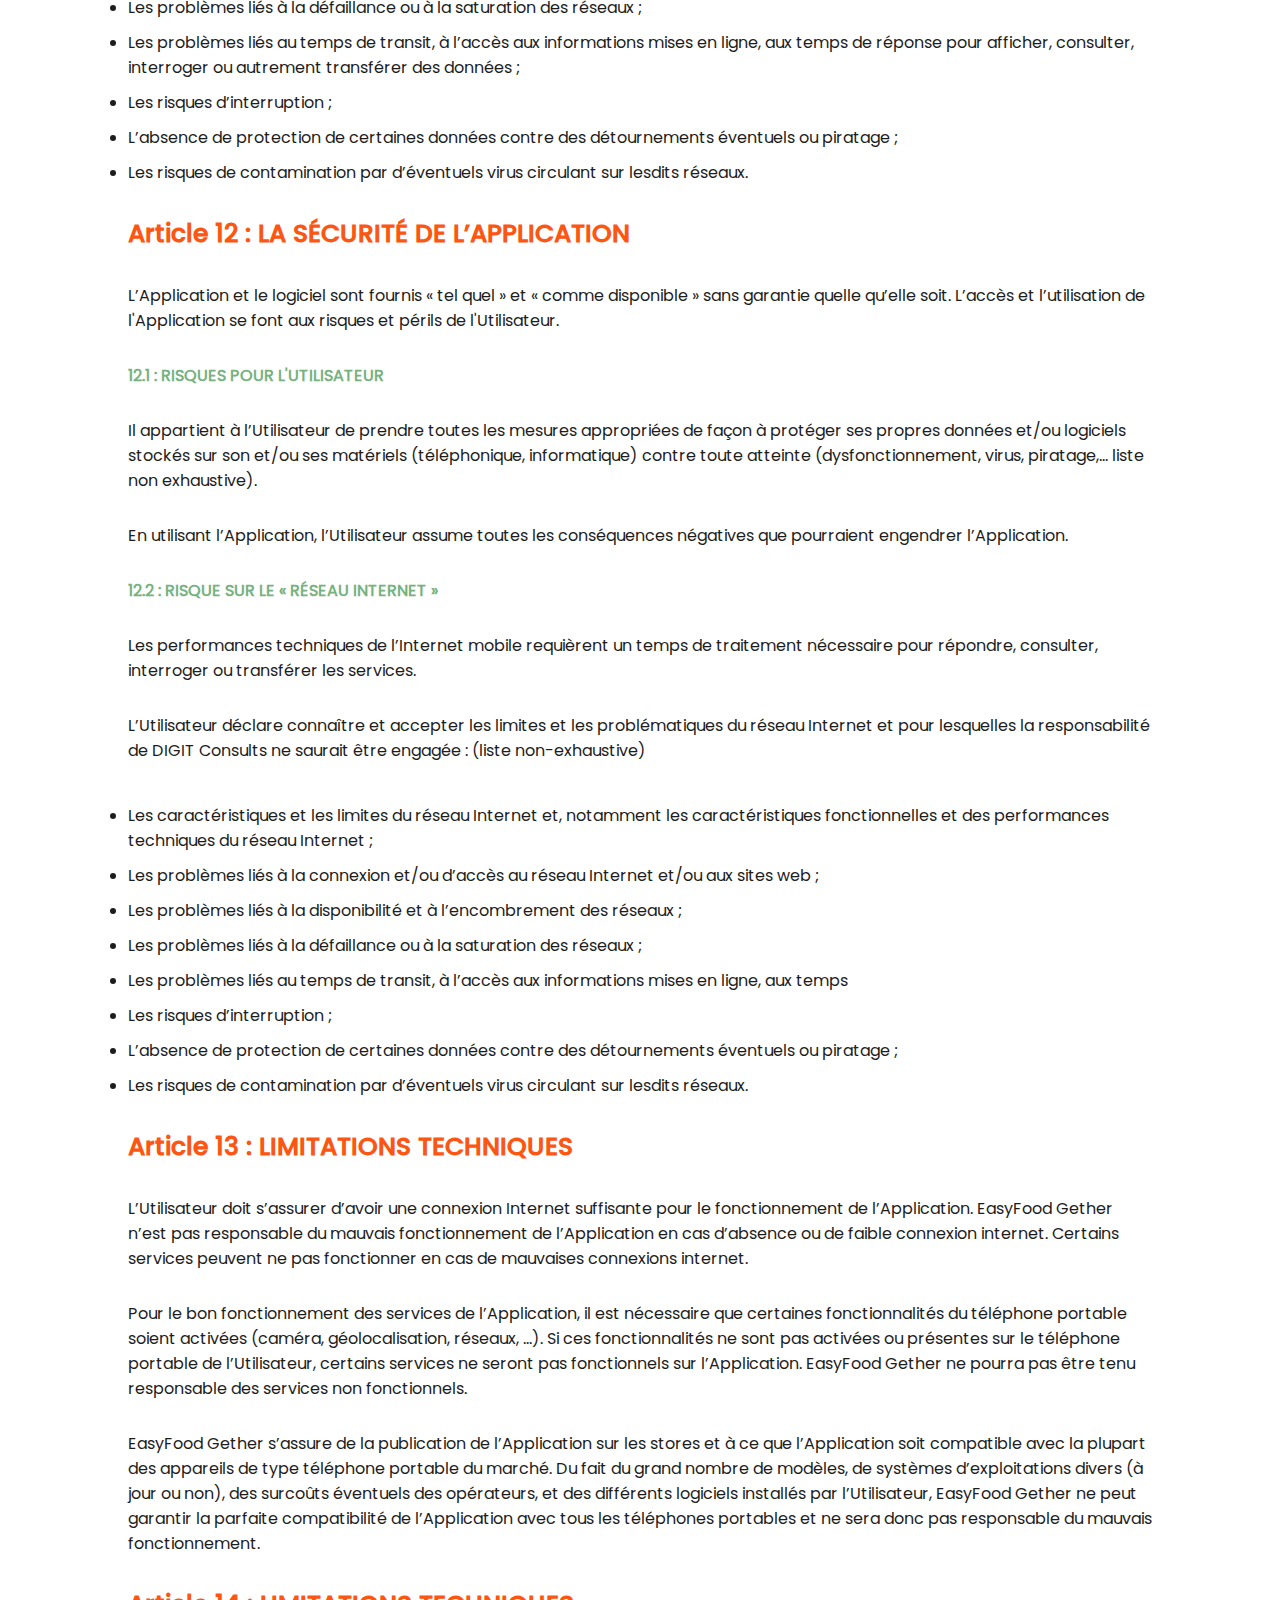
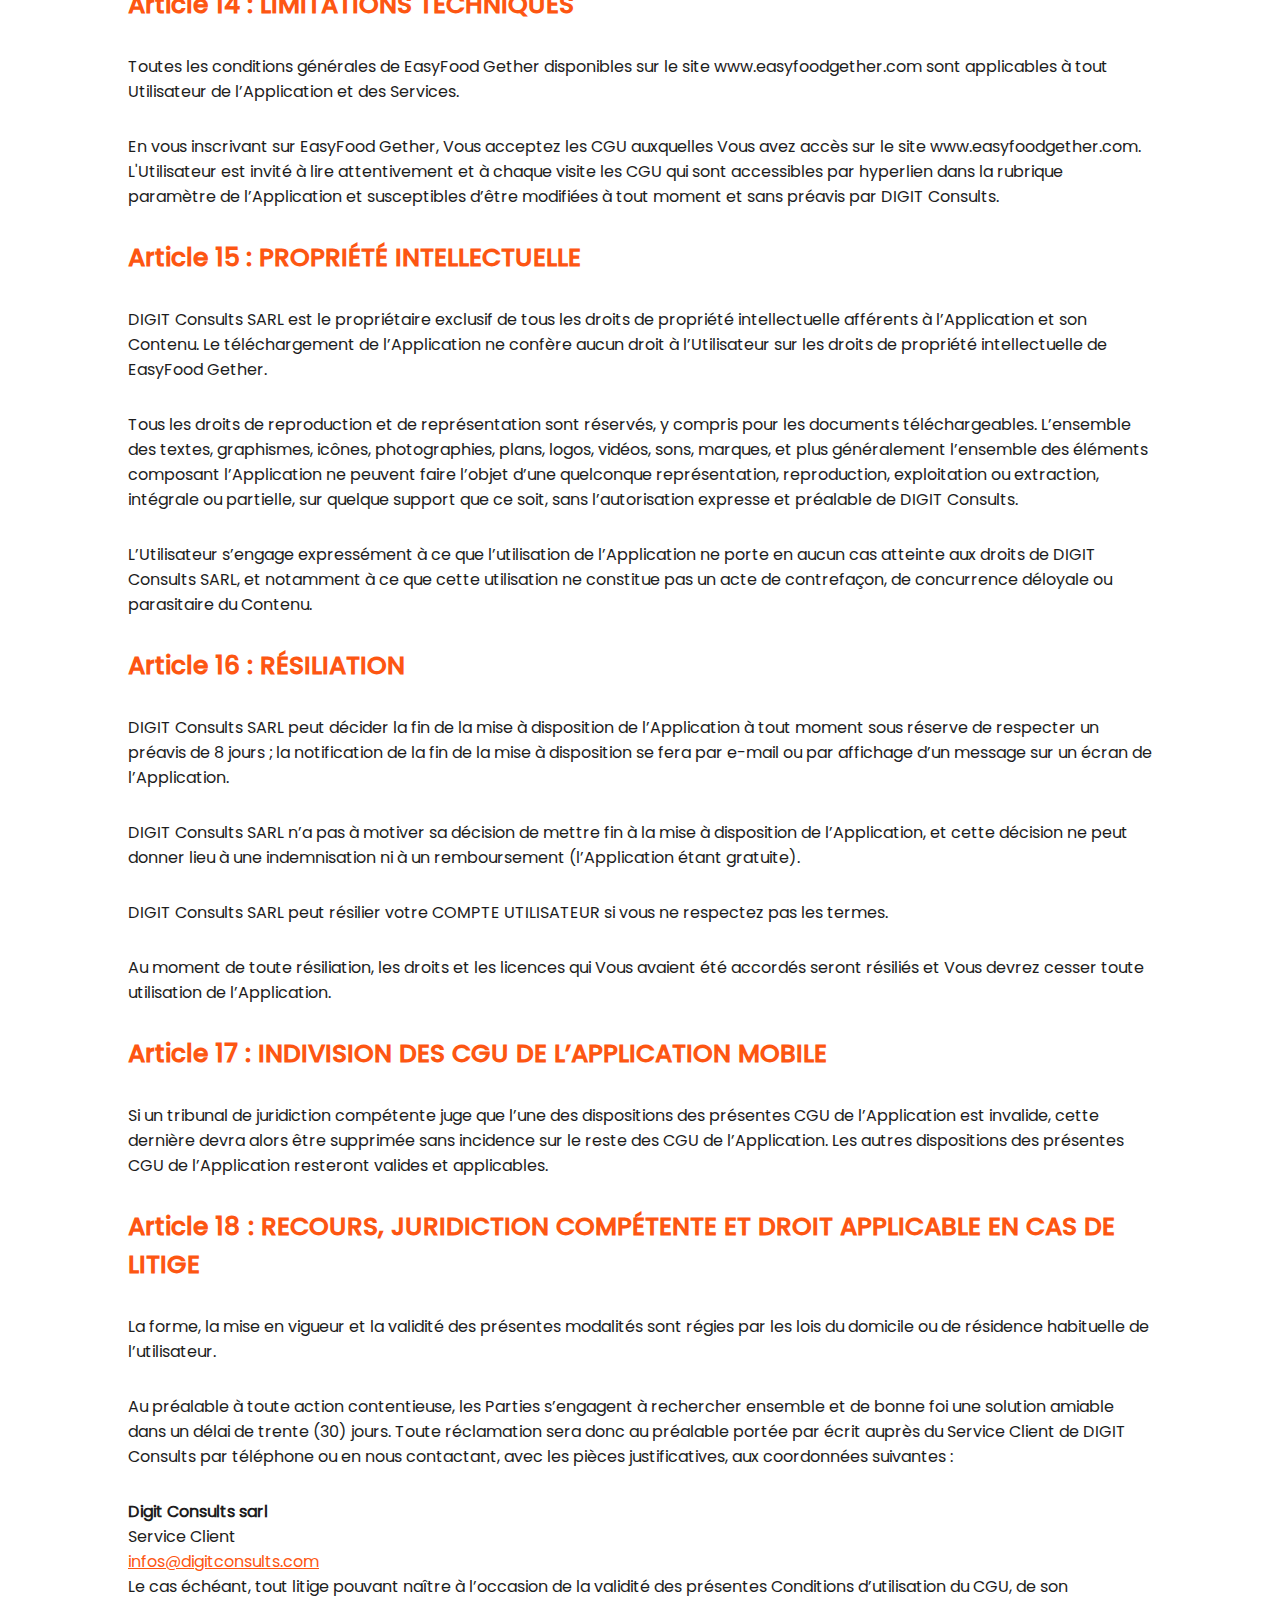
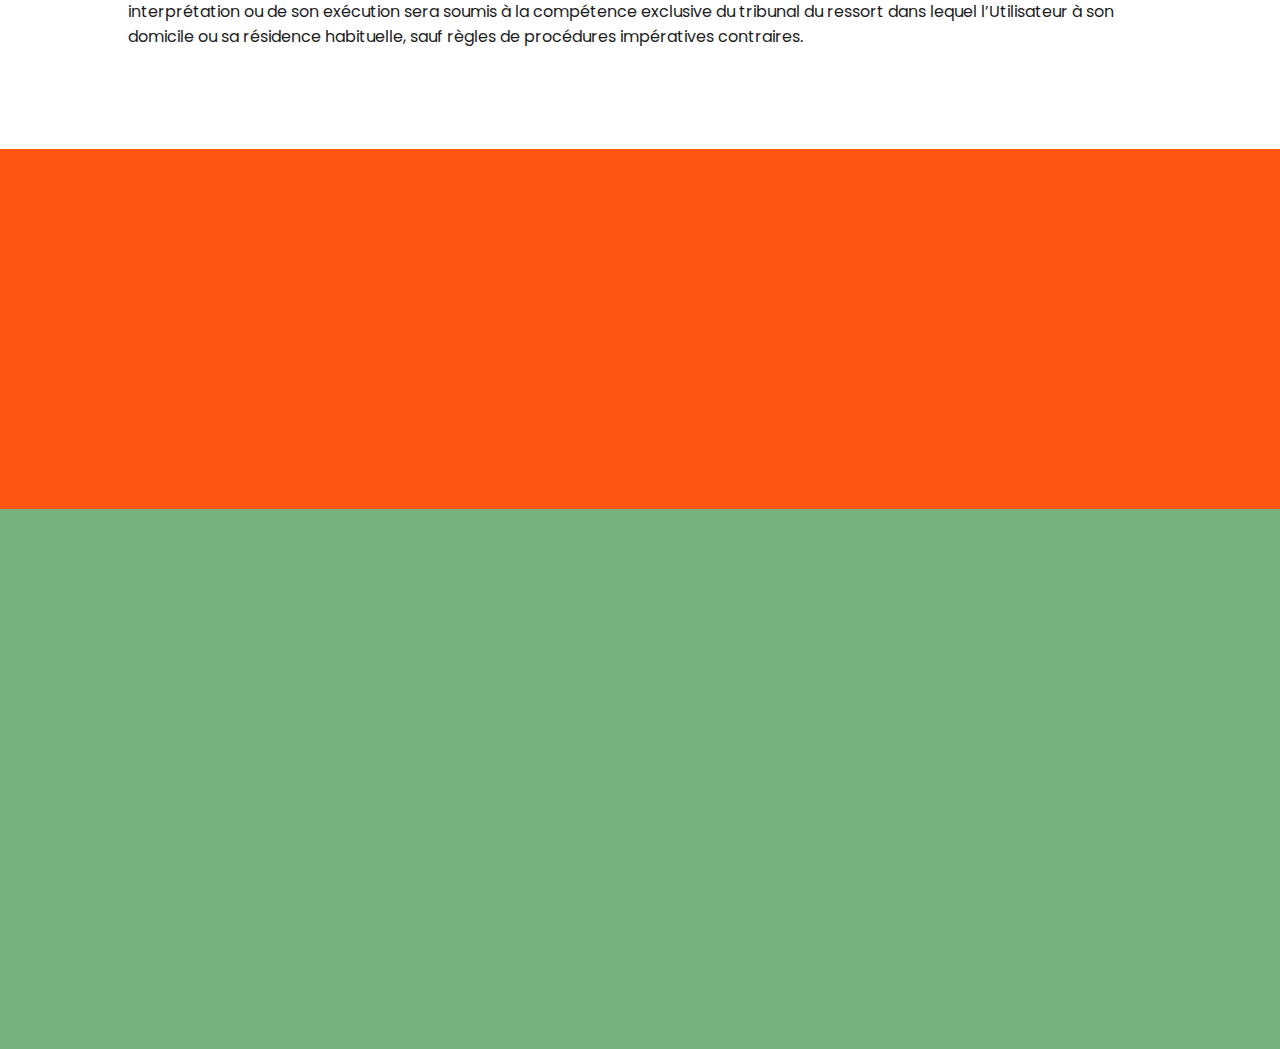
==== commit 7919792d: "les conditions cgu" ====
--- a/conditions-generales-d-utilisation/index.html
+++ b/conditions-generales-d-utilisation/index.html
@@ -49,7 +49,7 @@
                         <label class="label form__input muted__background ">
                             <input type="file" name="image" id="">
                             <span class="regular__text dark__color">Logo</span>
-                            <span class="regular__text light__background">Upload</span>
+                            <span class="regular__text light__background">Choisir un fichier</span>
                         </label>
                     </div>
                     <div class="input__block">
@@ -59,15 +59,6 @@
             </div>
         </div>
     </section>
-    <!-- <section class="section__0 secondary__background">
-        <div class="box__0 section__0__wrapper">
-            <span class="regular__text">Accéder au support &nbsp;&nbsp;| </span>
-            <a class="phone__call__infos"href="tel:+22900000000">
-                <span class="icon__extra__sm phone_call"></span>
-                <span class="regular__text light__color">+299 00000000</span>
-            </a>
-        </div>
-    </section> -->
     <header class="header__1 primary__background">
         <div class = "box__0 header__1__wrapper">
             <a href="../" class="logo">
@@ -98,43 +89,430 @@
                 <img src="../assets/icons/vector__04.png" alt="easyFood">
             </div>
         </section>
+        <nav class="box__0 cgu__nav">
+
+            <a class="cgu__link btn__lg active" href="">
+                Conditions générales d’utilisation
+            </a>
+            <a class="cgu__link btn__lg" href="../politique-de-confidentialite/">
+                Politique de confidentialité
+            </a>
+            <a class="cgu__link btn__lg" href="../utilisation-des-cookies/">
+                Utilisations des cookies
+            </a>
+        </nav>
         <section class="main__section light__background section__container">
             <div class="box__0 main__section__wrapper">
-                <h2 class="main__section__tittle medium__text primary__color">1. Objet</h2>
-                <p class="regular__text">
-                    DigIT (https://digitconsults.com/) est une start-up spécialisée dans la conception d'applications web et mobile
-                    professionnelles et en intégration de données.
+                <h2 class="main__section__tittle medium__text primary__color">1- Préambule</h2>
+                <p class="regular__text">
+                    DIGIT CONSULTS (<a class="primary__color" href="https://digitconsults.com/">https://digitconsults.com/</a>) est une start-up spécialisée dans la conception d'applications web et mobile professionnelles et en intégration de données.
                 </p>
                 <p class="regular__text">
                     Notre équipe dispose également d'une solide expertise dans le domaine de l'électronique et de la robotique.
                 </p>
                 <p class="regular__text">
-                    Nous avons la capacité de vous accompagner en vous fournissant des solutions digitales d'analyses et d'aide à 
-                    la décision.
-                </p>
-                <p class="regular__text">
-                    Les présentes conditions générales d'utilisation de l'application mobile (ci-après dénommées « CGU de l'Applic
-                    ation ») ont pour objet de déterminer les règles d'utilisation de l'application mobile « A la découverte du Bénin » 
-                    (ci-après dénommée l'« Application ») éditée par la société DIGIT.
-                </p>
-                <p class="regular__text">
-                    A la découverte du Bénin est une application disponible sur App store et Play store qui permet à toute personne 
-                    vivant ou désireuse de se rendre au Bénin de pouvoir géolocaliser toutes institutions du Bénin (Pharmacie, 
-                    Pharmacie de garde, Musée, Police, Hôtel, Restaurant, Lieux publics ..) en un clic. L’utilisateur peut ainsi filtrer par 
-                    catégorie ou rechercher une institution particulière afin de s’y rendre grâce à l’itinéraire fourni directement dans 
-                    l’application. L’utilisateur peut aussi décider de rendre publique dans la communauté la visite d’un lieu à une date 
-                    donnée afin de partager ce moment ensemble avec d’autres membres de la communauté. Plus besoin de faire 
-                    mille recherches sur google avant de dénicher la prochaine sortie ou évènement qui aura lieu au Bénin. Un filtre 
-                    “évènement” et un agenda des évènements permettent de ne plus rater aucun évènement. L’application permet 
-                    de visiter et découvrir le Bénin sans rien rater et sans perte de temps. Les informations pour réussir sa visite sont 
-                    disponibles en un clic et mises à jour régulièrement.
-                </p>
-                <p class="regular__text">
-                    Les présentes conditions générales d'utilisation ont pour objet d'encadrer l'accès et les modalités d'utilisation de 
-                    la Plateforme. Nous vous invitons à en prendre attentivement connaissance. Vous comprenez et reconnaissez que 
-                    DIGIT n'est partie à aucun accord, contrat ou relation contractuelle, de quelque nature que ce soit, conclu entre 
-                    les Membres de sa Plateforme.
-                </p>
+                    Nous avons la capacité de vous accompagner en vous fournissant des solutions digitales d'analyses et d'aide à la décision.
+                </p>
+                <p class="regular__text">
+                    Les présentes conditions générales d’utilisation de l’application mobile (ci-après dénommées « CGU de l’Application ») ont pour objet de déterminer les règles d’utilisation de l’application mobile « EASYFOOD GETHER » (ci-après dénommée l’« Application ») éditée par la société DIGIT CONSULTS.
+                </p>
+                <p class="regular__text">
+                    En installant l’Application sur votre terminal et/ou en accédant à l’Application, en tant que visiteur et/ou utilisateur, vous acceptez sans condition ni réserve l’intégralité des CGU de l’Application définies ci-après. Si vous ne souhaitez pas accepter les présentes CGU de l’Application, nous vous demandons de ne pas accéder à l’Application.
+                </p>
+                <p class="regular__text">
+                    Toute visite et/ou utilisation de l’Application doit se faire dans le respect des présentes CGU de l’Application.
+                </p>
+                <p class="regular__text">
+                    Toute visite et/ou utilisation de l’Application doit se faire dans le respect des présentes CGU de l’Application.
+                </p>
+                <p class="regular__text">
+                    DIGIT Consults se réserve la faculté de modifier les présentes CGU de l’Application à tout moment, tout ou partie des dispositions des CGU de l’Application mobile, afin de les adapter aux évolutions des Services, aux évolutions techniques, légales ou jurisprudentielles ou lors de la mise en place de nouvelles prestations. Les CGU applicables sont celles en vigueur à la date de la connexion et de l’utilisation de l’Application par l’Utilisateur.
+                </p>
+                <p class="regular__text">
+                    DIGIT CONSULTS invite donc l’Utilisateur à se référer, régulièrement, à la dernière version des CGU de l’Application disponible dans l’Application et sur le Site de l’application.
+                </p>
+                <h2 class="main__section__tittle medium__text primary__color">Article 1 : DÉFINITION</h2>
+                <p class="regular__text">
+                    Les termes débutant par une majuscule au sein des présentes CGU de l’Application, qu’ils soient utilisés indifféremment au singulier ou au pluriel, auront la signification qui leur est donnée ci-après :
+                </p>
+                <p class="regular__text">
+                    « <strong>Application et/ou Application Mobile</strong> » désigne l’application logicielle « EasyFood Gether » éditée et fournie par DIGIT Consults, donnant accès aux Services, et qui est disponible gratuitement dans l’ « App Store » d’Apple et le « Google Play Store » de Google pour être téléchargée par l’Utilisateur sur son terminal Apple iOS et Android. L’Application comprend également les Contenus, les logiciels, les programmes, les outils (de programmation, de navigation, …), les bases de données, les systèmes d’exploitation, la documentation et tous autres éléments et services qui la composent, les mises à jour et les nouvelles versions qui peuvent être apportées à l’Application par DIGIT Consults.
+                </p>
+                <p class="regular__text">
+                    « <strong>Contenu</strong>  » désigne sans que cette liste soit limitative, la structure de l’Application, le contenu éditorial, les dessins, les illustrations, les images, les photographies, les chartes graphiques, les marques, les logos, les sigles, les dénominations sociales, les œuvres audiovisuelles, les œuvres multimédia, les contenus visuels, les contenus audio et sonores, ainsi que tout autre contenu présent au sein de l’Application et/ou tout autre élément composant l’Application.
+                </p>
+                <p class="regular__text">
+                    « <strong>CGV</strong> » désigne les conditions générales de vente de Easyfood Gether applicables depuis le Site internet <a class="secondary__color" href="www.easyfoodgether.com">www.easyfoodgether.com</a>.
+                </p>
+                <p class="regular__text">
+                    « <strong>Services</strong>  » désigne les différentes fonctionnalités et services proposés par l’Application.
+                </p>
+                <p class="regular__text">
+                    « Site » désigne le site web officiel de Easyfood Gether dont l’adresse est la suivante : <a class="secondary__color" href="www.easyfoodgether.com">www.easyfoodgether.com</a>.
+                </p>
+                <p class="regular__text">
+                    « <strong>Utilisateur</strong>  » ou « <strong>Vous</strong>  » désigne une personne physique majeure ou mineure ayant préalablement obtenu l’autorisation de ses parents ou de la personne investie de l'autorité parentale, et ayant téléchargé l’Application pour ses besoins propres, dans le cadre d’un usage strictement personnel et non commercial, sans but lucratif direct ou indirect.
+                </p>
+                <p class="regular__text">
+                    « <strong>Utilisateur Pro</strong>  » désigne les professionnels agricoles et de la restauration, les Supermarchés alimentaires, et les Associations humanitaires.
+                </p>
+                <p class="regular__text">
+                    Un « <strong>EasyFood</strong> » désigne tout produit proposé dans l’application entre deux utilisateurs.
+                </p>
+                <h2 class="main__section__tittle medium__text primary__color">Article 2 : OBJET DE L’APPLICATION</h2>
+                <p class="regular__text">
+                    L’Application a pour objet de vous permettre d’accéder à l’univers de EasyFood Gether soit directement via l’Application soit par l’intermédiaire d’un lien hypertexte Vous redirigeant directement sur le site de EasyFood Gether.
+                </p>
+                <p class="regular__text">
+                    Plusieurs Services peuvent être proposés à l’Utilisateur et notamment :
+                </p>
+                <ul class="regular__text">
+                    <li class="regular__text">
+                        Prendre un « <strong>EasyFood</strong> » : l’utilisateur réserve un produit. Après confirmation de la réservation par l’émetteur de « EasyFood  », les deux peuvent entrer en discussion directe pour éventuellement échanger sur les détails de la récupération du « EasyFood  ». Une fois, récupéré, l’utilisateur peut marquer cet « EasyFood  » comme récupéré. Un abonnement est nécessaire pour utiliser ce service. Un abonnement gratuit d’un mois est offert à tout utilisateur souhaitant récupérer des « EasyFood  ».  Le paiement du « EasyFood » se fait exclusivement de main à main entre les deux utilisateurs au moment de la récupération du « EasyFood  ».
+                    </li>
+                    <li class="regular__text">
+                        Céder un « <strong>easyfood</strong>  » :  l’utilisateur met à disposition d’autres utilisateurs des « EasyFood  ». Ce service est totalement gratuit et ne nécessite donc aucun abonnement.
+                    </li>
+                    <li class="regular__text">
+                        EasyFood Bonheur : tout « EasyFood  » offert gratuitement. Seuls les « EasyFood  » non gratuits qui ont été proposés par un <strong>utilisateur pro</strong>  peut être payé directement dans l’application et transformé en <strong>EasyFood Bonheur. Les frais de transactions sont ceux du fournisseur utilisé (Stripe, paypal, etc).</strong>
+                    </li>
+                    <li class="regular__text">
+                        <strong>Portefeuille</strong> : ce service est proposé afin de disposer de montant utilisable directement dans l’application pour transformer <strong>exclusivement</strong>  un « EasyFood  » en « EasyFood  Bonheur».
+                    </li>
+                </ul>
+                <h2 class="main__section__tittle medium__text primary__color">Article 3 : DISPONIBILITÉ DE L’APPLICATION</h2>
+                <p class="regular__text">
+                    L’Application est accessible 24 heures sur 24, 7 jours sur 7 sauf en cas de force majeure ou de survenance d’un évènement hors du contrôle de DIGIT Consults et sous réserve des éventuelles pannes et interventions de maintenance nécessaires au bon fonctionnement de l’Application.
+                </p>
+                <p class="regular__text">
+                    Les interventions de maintenance et/ou mises à jour pourront être effectuées sans que les Utilisateurs aient été préalablement avertis. La version du logiciel de l’Application peut être mise à jour de temps à autre pour ajouter de nouvelles fonctions et de nouveaux services.
+                </p>
+                <p class="regular__text">
+                    Les interventions de maintenance et/ou mises à jour pourront être effectuées sans que les Utilisateurs aient été préalablement avertis.
+                </p>
+                <h2 class="main__section__tittle medium__text primary__color">Article 4 : CONDITIONS D’ACCÈS ET CONDITIONS FINANCIÈRES</h2>
+                <h3 class="regular__text secondary__color">4.1 : CONDITIONS D’ACCÈS</h3>
+                <h3 class="regular__text primary__color"> 4.1.1 : Téléchargement</h3>
+                <p class="regular__text">
+                    Les équipements et moyens matériels permettant l’accès à l’Application sont à la charge exclusive de l’Utilisateur.
+                </p>
+                <p class="regular__text">
+                    Pour accéder et utiliser l’application, Vous devez posséder :
+                </p>
+                <ul class="">
+                    <li class="regular__text">Un téléphone compatible ou un terminal mobile compatible ;</li>
+                    <li class="regular__text">Un accès au réseau internet ;</li>
+                    <li class="regular__text">Un compte client dans un store virtuel chez l’un des fournisseurs de l’Application mobile (App store et/ou Google Play Store).</li>
+                </ul>
+                <p class="regular__text" >Les téléphones et terminaux mobiles compatibles sont les suivants :</p>
+                <ul class="">
+                    <li class="regular__text">Téléphone mobile IPhone® d’Apple® disposant du système d’exploitation iOS sous iOS 10 ou toute autre version ultérieure qui viendrait à être développée ;</li>
+                    <li class="regular__text">Téléphone mobile disposant du système d’exploitation Android® OS 4.4 ou toute autre version ultérieure qui viendrait à être développée.</li>
+                </ul>
+                <p class="regular__text">
+                    Dès lors, l’Application Mobile EasyFood Gether est téléchargeable gratuitement depuis les plateformes « Google Play Store » et « App Store ».
+                </p>
+                <h3 class="regular__text">
+                    Création ou enregistrement du compte
+                </h3>
+                <p class="regular__text">
+                    Si l’Utilisateur ne dispose pas d’un compte EasyFood Gether, il sera requis qu’il en crée un afin de pouvoir utiliser l’Application. Il devra fournir les informations suivantes :
+                </p>
+                <ul>
+                    <li class="regular__text">
+                        Adresse e-mail
+                    </li>
+                    <li class="regular__text">
+                        Mot de passe
+                    </li>
+                </ul>
+                <p class="regular__text">
+                    Une fois le compte créé, l’Utilisateur entre son adresse e-mail et un mot de passe confidentiel permettant d’accéder aux Services.
+                </p>
+                <p class="regular__text">
+                    L’Utilisateur garantit à EasyFood Gether que les informations fournies lors de son inscription sont exactes, complètes et à jour.
+                </p>
+                <h3 class="regular__text secondary__color">4.2 : CONDITIONS FINANCIÈRES</h3>
+                <p class="regular__text">
+                    L’Application est proposée gratuitement aux Utilisateurs hors :
+                </p>
+                <ul>
+                    <li class="regular__text">
+                        Coût d’abonnement auprès de l’opérateur de téléphonie mobile ;
+                    </li>
+                    <li class="regular__text">
+                        Coût de connexion et d’accès au réseau Internet ;
+                    </li>
+                    <li class="regular__text">
+                        Surcoût éventuel facturé pour le chargement des données.
+                    </li>
+                </ul>
+                <h2 class="main__section__tittle medium__text primary__color">Article 5 : CONTRAT DE LICENCE UTILISATEUR FINAL (CLUF)</h2>
+                <p class="regular__text">
+                    L’Application est proposée gratuitement aux Utilisateurs hors :
+                </p>
+                <p class="regular__text">
+                    L’Application est proposée gratuitement aux Utilisateurs hors :
+                </p>
+                <ul>
+                    <li class="regular__text">
+                        De procéder à toute adaptation, modification, traduction, transcription, arrangement, compilation, décompilation, assemblage, désassemblage, transcodage, ni d’appliquer la rétro ingénierie (ou « Reverse Engineering ») de tout ou partie de l’Application, des Services et/ou du Contenu ;
+                    </li>
+                    <li class="regular__text">
+                        De créer des œuvres dérivées de l’Application sous licence ;
+                    </li>
+                    <li class="regular__text">
+                        D’utiliser des logiciels ou des procédés destinés à copier le Contenu sans l’autorisation préalable de DIGIT Consults ;
+                    </li>
+                    <li class="regular__text">
+                        D’exporter l’Application, fusionner tout ou partie de l’Application avec d’autres programmes informatiques ;
+                    </li>
+                    <li class="regular__text">
+                        De reproduire de façon permanente ou provisoire l’Application, en tout ou partie, par tout moyen et sous toute forme ;
+                    </li>
+                    <li class="regular__text">
+                        D’extraire ou de réutiliser, y compris à des fins privées, sans autorisation préalable écrite de DIGIT Consults, une partie substantielle ou non du contenu des bases de données et archives constituées par l'Application ;
+                    </li>
+                    <li class="regular__text">
+                        De mettre en place des systèmes susceptibles de pirater l’Application et/ou le Contenu en tout ou partie, ou de nature à violer les présentes CGU de l’Application mobile.
+                    </li>
+                    <li class="regular__text">
+                        Si Vous contrevenez à ces interdictions, Vous êtes passible de poursuites et de dommages et intérêts. Les conditions de la présente Licence régiront toutes mises à jour fournies par DIGIT Consults qui remplacent et/ou complètent l’Application d’origine, sauf si cette mise à jour est accompagnée d’une licence distincte, auquel cas les conditions de cette Licence prévaudront.
+                    </li>
+                </ul>
+                <h2 class="main__section__tittle medium__text primary__color">Article 6 : DROITS, OBLIGATIONS ET RESPONSABILITÉ DE L’UTILISATEUR</h2>
+                <p class="regular__text">
+                    L’Utilisateur s’engage expressément :
+                </p>
+                <ul>
+                    <li class="regular__text">
+                        À télécharger l’Application sur son équipement exclusivement pour un usage personnel et non Marchand ;
+                    </li>
+                    <li class="regular__text">
+                        À renoncer expressément à utiliser des logiciels ou dispositifs susceptibles de perturber le bon fonctionnement de l’Application, ni à engager d'action de nature à imposer une charge disproportionnée pour les infrastructures de DIGIT Consults ;
+                    </li>
+                    <li class="regular__text">
+                        À informer DIGIT Consults dès la connaissance d'un acte de piratage et en particulier de toute utilisation illicite ou non contractuelle de l’Application et/ou du Contenu quel que soit le mode de diffusion ;
+                    </li>
+                    <li class="regular__text">
+                        À ne pas vendre, louer, sous-licencier ou distribuer de quelque façon que ce soit l’Application et/ou le Contenu à des tiers.
+                    </li>
+                </ul>
+                <h2 class="main__section__tittle medium__text primary__color">Article 7 : DROITS, OBLIGATIONS, RESPONSABILITÉ DE L’ÉDITEUR</h2>
+                <p class="regular__text">
+                    EasyFood Gether fera ses meilleurs efforts pour assurer le bon fonctionnement de l'Application, il s'engage à sécuriser l'accès, la consultation et l'utilisation de l'Application et du Site.
+                </p>
+                <p class="regular__text">
+                    DIGIT Consults s'engage à procéder ou faire procéder aux interventions de maintenance nécessaires pour rétablir le bon fonctionnement de l'Application ou de son Site dans les plus brefs délais.
+                </p>
+                <h2 class="main__section__tittle medium__text primary__color">Article 8 : LIMITATION ET EXCLUSION DE RESPONSABILITÉ</h2>
+                <p class="regular__text">
+                    La responsabilité de DIGIT Consults ne saurait être engagée pour les risques acceptés par l’Utilisateur. DIGIT Consults ne peut être tenu pour responsable :
+                </p>
+                <ul>
+                    <li class="regular__text">
+                        En cas de défaut, de perte, de retard ou d’erreur de transmission de données qui sont indépendants de sa volonté ;
+                    </li>
+                    <li class="regular__text">
+                        Des dommages de toute nature, directs ou indirects, résultant de l’utilisation ou de l’incapacité à utiliser l’application et notamment toute perte financière ou commerciale, perte de données en particulier dans le système d’information de l’Utilisateur de l’Application ;
+                    </li>
+                    <li class="regular__text">
+                        Des dommages de toute nature, directs ou indirects, résultant du contenu et/ou de l’utilisation ou de l’incapacité à utiliser des sites Internet liés à l’Application ou auxquels les Utilisateurs pourraient avoir accès via l’Application ;
+                    </li>
+                    <li class="regular__text">
+                        Des dommages de quelque nature que ce soit, causés aux Utilisateurs, à leurs terminaux, à leurs équipements informatiques et téléphoniques et aux données qui y sont stockées ni des conséquences pouvant en découler sur leur activités personnelles, professionnelle ou commerciale ;
+                    </li>
+                    <li class="regular__text">
+                        De l'envoi de messages et/ou de données et à une adresse fausse, erronée ou incomplète ;
+                    </li>
+                    <li class="regular__text">
+                        Si des données ne lui parvenaient pas, pour quelque raison que ce soit, ou si les données qu’il reçoit étaient illisibles ou impossibles à traiter ;
+                    </li>
+                    <li class="regular__text">
+                        Au cas où l’Utilisateur ne parvenait pas à accéder ou à utiliser le Site, l’Application et/ou les Services pour quelque raison que ce soit, notamment en cas d’opérations de maintenance, de mise à jour ou d’améliorations techniques ;
+                    </li>
+                    <li class="regular__text">
+                        Si, pour quelque raison que ce soit, la connexion devait être interrompue.
+                    </li>
+                </ul>
+                <p class="regular__text">
+                    Par ailleurs, DIGIT Consults décline toute responsabilité en cas de mauvaise utilisation du terminal et/ou d'incident lié à l'utilisation du terminal lors de l’utilisation de l’Application. DIGIT Consults ne saurait en aucun cas être tenu responsable de tout dommage, de quelque nature que ce soit, causé aux Utilisateurs, à leurs terminaux, à leurs équipements informatiques et téléphoniques et aux données qui y sont stockées ni des conséquences pouvant en découler sur leur activité personnelle, professionnelle ou commerciale.
+                </p>
+                <p class="regular__text">
+                    Dans la mesure permise par la loi applicable et dans la mesure où DIGIT Consults serait jugé responsable d’un dommage non-prévu ci-dessus, la responsabilité de DIGIT Consults sera limitée uniquement aux dommages certains, réels et établis.
+                </p>
+                <h2 class="main__section__tittle medium__text primary__color">Article 10 : PROTECTION DES DONNÉES PERSONNELLES</h2>
+                <p class="regular__text">
+                    Pour connaître les caractéristiques de la politique de protection des données à caractère personnel mise en œuvre par DIGIT Consults, l’Utilisateur est expressément invité à prendre connaissance de la Charte relative à la protection des données personnelles disponible sur www.easyfoodgether.com.
+                </p>
+                <p class="regular__text">
+                    L'Utilisateur est informé du fait que l’Application utilise des traceurs ou « cookies » conçus pour être utilisés par Help and care. Pour en savoir plus sur l’utilisation des « cookies », l’Utilisateur est expressément invité à prendre connaissance de la Politique de Help and care en matière de cookies disponibles sur www.easyfoodgether.com.
+                </p>
+                <h2 class="main__section__tittle medium__text primary__color">Article 11 : LA SÉCURITÉ DE L’APPLICATION</h2>
+                <p class="regular__text">
+                    L’Application et le logiciel sont fournis « tel quel » et « comme disponible » sans garantie quelle qu’elle soit. L’accès et l’utilisation de l'Application se font aux risques et périls de l'Utilisateur.
+                </p>
+                <h3 class="regular__text secondary__color">11.1 : RISQUES POUR L'UTILISATEUR</h3>
+                <p class="regular__text">
+                    Il appartient à l’Utilisateur de prendre toutes les mesures appropriées de façon à protéger ses propres données et/ou logiciels stockés sur son et/ou ses matériels (téléphonique, informatique) contre toute atteinte (dysfonctionnement, virus, piratage,… liste non exhaustive).
+                </p>
+                <p class="regular__text">
+                    En utilisant l’Application, l’Utilisateur assume toutes les conséquences négatives que pourraient engendrer l’Application.
+                </p>
+                <h3 class="regular__text secondary__color">11.2 : RISQUE SUR LE « RÉSEAU INTERNET »</h3>
+                <p class="regular__text">
+                    Les performances techniques de l’Internet mobile requièrent un temps de traitement nécessaire pour répondre, consulter, interroger ou transférer les services.
+                </p>
+                <p class="regular__text">
+                    L’Utilisateur déclare connaître et accepter les limites et les problématiques du réseau Internet et pour lesquelles la responsabilité de DIGIT Consults ne saurait être engagée : (liste non-exhaustive)
+                </p>
+                <ul>
+                    <li class="regular__text">
+                        Les caractéristiques et les limites du réseau Internet et, notamment les caractéristiques fonctionnelles et des performances techniques du réseau Internet ;
+                    </li>
+                    <li class="regular__text">
+                        Les problèmes liés à la connexion et/ou d’accès au réseau Internet et/ou aux sites web ;
+                    </li>
+                    <li class="regular__text">
+                        Les problèmes liés à la disponibilité et à l’encombrement des réseaux ;
+                    </li>
+                    <li class="regular__text">
+                        Les problèmes liés à la défaillance ou à la saturation des réseaux ;
+                    </li>
+                    <li class="regular__text">
+                        Les problèmes liés au temps de transit, à l’accès aux informations mises en ligne, aux temps de réponse pour afficher, consulter, interroger ou autrement transférer des données ;
+                    </li>
+                    <li class="regular__text">
+                        Les risques d’interruption ;
+                    </li>
+                    <li class="regular__text">
+                        L’absence de protection de certaines données contre des détournements éventuels ou piratage ;
+                    </li>
+                    <li class="regular__text">
+                        Les risques de contamination par d’éventuels virus circulant sur lesdits réseaux.
+                    </li>
+                </ul>
+                <h2  class="main__section__tittle medium__text primary__color">Article 12 : LA SÉCURITÉ DE L’APPLICATION</h2>
+                <p class="regular__text">
+                    L’Application et le logiciel sont fournis « tel quel » et « comme disponible » sans garantie quelle qu’elle soit. L’accès et l’utilisation de l'Application se font aux risques et périls de l'Utilisateur.
+                </p>
+                <h3 class="regular__text secondary__color">12.1 : RISQUES POUR L'UTILISATEUR</h3>
+                <p class="regular__text">
+                    Il appartient à l’Utilisateur de prendre toutes les mesures appropriées de façon à protéger ses propres données et/ou logiciels stockés sur son et/ou ses matériels (téléphonique, informatique) contre toute atteinte (dysfonctionnement, virus, piratage,… liste non exhaustive).
+                <p class="regular__text">
+                    En utilisant l’Application, l’Utilisateur assume toutes les conséquences négatives que pourraient engendrer l’Application.
+                </p>
+                <h3 class="regular__text secondary__color">12.2 : RISQUE SUR LE « RÉSEAU INTERNET »</h3>
+                <p class="regular__text">
+                    Les performances techniques de l’Internet mobile requièrent un temps de traitement nécessaire pour répondre, consulter, interroger ou transférer les services.
+                </p>
+                <p class="regular__text">
+                    L’Utilisateur déclare connaître et accepter les limites et les problématiques du réseau Internet et pour lesquelles la responsabilité de DIGIT Consults ne saurait être engagée : (liste non-exhaustive)
+                </p>
+                <ul>
+                    <li class="regular__text">
+                        Les caractéristiques et les limites du réseau Internet et, notamment les caractéristiques fonctionnelles et des performances techniques du réseau Internet ;
+                    </li>
+                    <li class="regular__text">
+                        Les problèmes liés à la connexion et/ou d’accès au réseau Internet et/ou aux sites web ;
+                    </li>
+                    <li class="regular__text">
+                        Les problèmes liés à la disponibilité et à l’encombrement des réseaux ;
+                    </li>
+                    <li class="regular__text">
+                        Les problèmes liés à la défaillance ou à la saturation des réseaux ;
+                    </li>
+                    <li class="regular__text">
+                        Les problèmes liés au temps de transit, à l’accès aux informations mises en ligne, aux temps
+                    </li>
+                    <li class="regular__text">
+                        Les risques d’interruption ;
+                    </li>
+                    <li class="regular__text">
+                        L’absence de protection de certaines données contre des détournements éventuels ou piratage ;
+                    </li>
+                    <li class="regular__text">
+                        Les risques de contamination par d’éventuels virus circulant sur lesdits réseaux.
+                    </li>
+                </ul> 
+
+                <h2  class="main__section__tittle medium__text primary__color">Article 13 : LIMITATIONS TECHNIQUES</h2>
+                <p class="regular__text">
+                    L’Utilisateur doit s’assurer d’avoir une connexion Internet suffisante pour le fonctionnement de l’Application. EasyFood Gether n’est pas responsable du mauvais fonctionnement de l’Application en cas d’absence ou de faible connexion internet. Certains services peuvent ne pas fonctionner en cas de mauvaises connexions internet.
+                </p>
+                <p class="regular__text">
+                    Pour le bon fonctionnement des services de l’Application, il est nécessaire que certaines fonctionnalités du téléphone portable soient activées (caméra, géolocalisation, réseaux, …). Si ces fonctionnalités ne sont pas activées ou présentes sur le téléphone portable de l’Utilisateur, certains services ne seront pas fonctionnels sur l’Application. EasyFood Gether ne pourra pas être tenu responsable des services non fonctionnels.
+                </p>
+                <p class="regular__text">
+                    EasyFood Gether s’assure de la publication de l’Application sur les stores et à ce que l’Application soit compatible avec la plupart des appareils de type téléphone portable du marché. Du fait du grand nombre de modèles, de systèmes d’exploitations divers (à jour ou non), des surcoûts éventuels des opérateurs, et des différents logiciels installés par l’Utilisateur, EasyFood Gether ne peut garantir la parfaite compatibilité de l’Application avec tous les téléphones portables et ne sera donc pas responsable du mauvais fonctionnement.
+                </p>
+
+                <h2  class="main__section__tittle medium__text primary__color">Article 14 : LIMITATIONS TECHNIQUES</h2>
+
+                <p class="regular__text">
+                    Toutes les conditions générales de EasyFood Gether disponibles sur le site www.easyfoodgether.com sont applicables à tout Utilisateur de l’Application et des Services.
+                </p>
+
+                <p class="regular__text">
+                    En vous inscrivant sur EasyFood Gether, Vous acceptez les CGU auxquelles Vous avez accès sur le site www.easyfoodgether.com. L'Utilisateur est invité à lire attentivement et à chaque visite les CGU qui sont accessibles par hyperlien dans la rubrique paramètre de l’Application et susceptibles d’être modifiées à tout moment et sans préavis par DIGIT Consults.
+                </p>
+
+                <h2  class="main__section__tittle medium__text primary__color">Article 15 : PROPRIÉTÉ INTELLECTUELLE</h2>
+
+                <p class="regular__text">
+                    DIGIT Consults SARL est le propriétaire exclusif de tous les droits de propriété intellectuelle afférents à l’Application et son Contenu. Le téléchargement de l’Application ne confère aucun droit à l’Utilisateur sur les droits de propriété intellectuelle de EasyFood Gether.
+                </p>
+                <p class="regular__text">
+                    Tous les droits de reproduction et de représentation sont réservés, y compris pour les documents téléchargeables. L’ensemble des textes, graphismes, icônes, photographies, plans, logos, vidéos, sons, marques, et plus généralement l’ensemble des éléments composant l’Application ne peuvent faire l’objet d’une quelconque représentation, reproduction, exploitation ou extraction, intégrale ou partielle, sur quelque support que ce soit, sans l’autorisation expresse et préalable de DIGIT Consults.
+                </p>
+
+                <p class="regular__text">
+                    L’Utilisateur s’engage expressément à ce que l’utilisation de l’Application ne porte en aucun cas atteinte aux droits de DIGIT Consults SARL, et notamment à ce que cette utilisation ne constitue pas un acte de contrefaçon, de concurrence déloyale ou parasitaire du Contenu.
+                </p>
+
+                <h2  class="main__section__tittle medium__text primary__color">Article 16 : RÉSILIATION</h2>
+
+                <p class="regular__text">
+                    DIGIT Consults SARL peut décider la fin de la mise à disposition de l’Application à tout moment sous réserve de respecter un préavis de 8 jours ; la notification de la fin de la mise à disposition se fera par e-mail ou par affichage d’un message sur un écran de l’Application.
+                </p>
+                <p class="regular__text">
+                    DIGIT Consults SARL n’a pas à motiver sa décision de mettre fin à la mise à disposition de l’Application, et cette décision ne peut donner lieu à une indemnisation ni à un remboursement (l’Application étant gratuite).
+                </p>
+                <p class="regular__text">
+                    DIGIT Consults SARL peut résilier votre COMPTE UTILISATEUR si vous ne respectez pas les termes.
+                </p>
+                <p class="regular__text">
+                    Au moment de toute résiliation, les droits et les licences qui Vous avaient été accordés seront résiliés et Vous devrez cesser toute utilisation de l’Application.
+                </p>
+
+                <h2  class="main__section__tittle medium__text primary__color">Article 17 : INDIVISION DES CGU DE L’APPLICATION MOBILE</h2>
+
+                <p class="regular__text">
+                    Si un tribunal de juridiction compétente juge que l’une des dispositions des présentes CGU de l’Application est invalide, cette dernière devra alors être supprimée sans incidence sur le reste des CGU de l’Application. Les autres dispositions des présentes CGU de l’Application resteront valides et applicables.
+                </p>
+
+                <h2  class="main__section__tittle medium__text primary__color">Article 18 : RECOURS, JURIDICTION COMPÉTENTE ET DROIT APPLICABLE EN CAS DE LITIGE</h2>
+                <p class="regular__text">
+                    La forme, la mise en vigueur et la validité des présentes modalités sont régies par les lois du domicile ou de résidence habituelle de l’utilisateur.
+                </p>
+                <p class="regular__text">
+                    Au préalable à toute action contentieuse, les Parties s’engagent à rechercher ensemble et de bonne foi une solution amiable dans un délai de trente (30) jours. Toute réclamation sera donc au préalable portée par écrit auprès du Service Client de DIGIT Consults par téléphone ou en nous contactant, avec les pièces justificatives, aux coordonnées suivantes :
+                </p>
+                <p class="regular__text">
+                    <strong>Digit Consults sarl</strong> <br>
+                    Service Client <br>
+                    <a class="primary__color" href="mailto:+infos@digitconsults.com">infos@digitconsults.com</a> <br>
+                    
+                    Le cas échéant, tout litige pouvant naître à l’occasion de la validité des présentes Conditions d’utilisation du CGU, de son interprétation ou de son exécution sera soumis à la compétence exclusive du tribunal du ressort dans lequel l’Utilisateur à son domicile ou sa résidence habituelle, sauf règles de procédures impératives contraires.
+                </p>                
+                <!-- <h2  class="main__section__tittle medium__text primary__color"></h2>
+                <h3 class="regular__text secondary__color"></h3>
+                <p class="regular__text">
+                </p>
+                <ul>
+                    <li class="regular__text">
+                    </li>
+                </ul>  -->
             </div>
         </section>
     </main>
@@ -149,7 +527,7 @@
                 <img src="../assets/images/newsletter.png" alt="easyFood">
             </div>
             <div class="popup__content">
-                <p class="popup__title medium__text">Abonnez vous à nôtre newsletter</p>
+                <p class="popup__title medium__text">Abonnez vous à notre newsletter</p>
                 <p class="popup__title regular__text">
                     Recevez de nouveaux articles et ressources directement dans 
                     votre boîte de réception. Remplissez votre email ci-dessous 
--- a/css/style.css
+++ b/css/style.css
@@ -63,7 +63,11 @@
 .secondary__02__background{
     background-color: #D0FBCD;
 }
-.secondary__01__background{
+.secondary__03__background{
+    background-color: #D2F5D0;
+    color: #0000;
+}
+.secondary__01__color{
     color: #1A7C13;
 }
 .dark__background{
@@ -117,8 +121,8 @@
 }
 .icon__light_sm{
     display: inline-block;
-    width: 30px;
-    height: 30px;
+    width: 20px;
+    height: 20px;
     background-size: cover;
 }
 .icon__sm{
@@ -157,15 +161,35 @@
 .less{
     background-image: url("../assets/icons/less.png");
 }
+.email{
+    background-image: url("../assets/icons/email.png");
+}
 .more{
     background-image: url("../assets/icons/more.png");
+    cursor: pointer;
 }
 .close{
     background-image: url("../assets/icons/close.png");
     cursor: pointer;
 }
+.completed{
+    background-image: url("../assets/icons/completed.png");
+    cursor: pointer;
+}
+.checked{
+    background-image: url("../assets/icons/checked.png");
+    cursor: pointer;
+}
 .menu__close{
     background-image: url("../assets/icons/menu__close.png");
+    cursor: pointer;
+}
+.credit_card{
+    background-image: url("../assets/icons/credit_card.png");
+    cursor: pointer;
+}
+.cancel{
+    background-image: url("../assets/icons/cancel.png");
     cursor: pointer;
 }
 .menu__open{
@@ -1009,4 +1033,60 @@
     .medium__text {
         font-size: 16px;
     }
+}
+input[type="checkbox"] {
+   display: none;
+}
+input[type="radio"] {
+   display: none;
+}
+.checkbox__wrapper{
+    margin-top: 20px;
+    display: flex;
+    gap: 10px;
+    align-items: center;
+}
+.check , .radio{
+    width: 25px;
+    height: 25px;
+    background-color: white;
+    border: 1px solid black;
+    border-radius: 10px;
+    cursor: pointer;
+    display: flex;
+    align-items: center;
+    justify-content: center;
+}
+.check:hover{
+    background-color: #EAEAEA;
+    border: none;
+}
+input[type="checkbox"]:checked + label .checked , input[type="radio"]:checked + label.radio span {
+    display: block;
+    /* border: 1px solid black; */
+}
+input[type="checkbox"]:checked + label{
+    background-color: #77b280;
+    border: none;
+}
+input[type="checkbox"] + label .checked , input[type="radio"] + label.radio span{
+    display: none;
+}
+.radio{
+    border-radius: 50%;
+    border: 2px solid black;
+}
+.radio__iteme{
+    display: flex;
+    gap: 10px;
+}
+.radio span{
+    display: block;
+    width: 15px;
+    height: 15px;
+    background-color: #77b280;
+    border-radius: 50%;
+}
+select{
+    background-color: transparent;
 }--- a/css/reusable__style.css
+++ b/css/reusable__style.css
@@ -116,11 +116,70 @@
     height: 0px;
     overflow: hidden;
 }
+.cgu__nav{
+    /* border: 1px solid black; */
+    display: flex;
+    gap: 30px;
+    margin-top: 100px;
+    flex-wrap: wrap;
+}
+.cgu__link{
+    width: fit-content;
+    border: 1px solid black;
+    border-radius: 10px;
+    display: flex;
+    align-items: center;
+    padding-left: 20px ;
+    padding-right: 20px;
+    color: black;
+    text-decoration: none;
+}
+.cgu__link:hover{
+   background-color: #EAEAEA;
+   border: none;
+}
+.cgu__link.active{
+   background-color: #FD5612;
+   color: white;
+   border: none;
+}
+li.regular__text{
+    margin-top: 10px;
+}
 .question__box.active .question__box__content .answer{
     margin-top: 30px;
     height: max-content;
     /* border: 1px solid black; */
     animation: question__box__animation .5s linear;
+}
+table{
+    width: 100%;
+    border-collapse: collapse;
+    
+}
+tr{
+    /* display: block; */
+    /* border: 1px solid black; */
+    border-radius: 10px;
+    margin-bottom: 20px;
+}
+tr td:nth-child(1){
+    width: 55%;
+}
+tr td:nth-child(2){
+    width: 35%;
+}
+td{
+    vertical-align: text-top;
+    /* display: flex; */
+    border: 2px solid black;
+
+    border-right: none;
+    border-left: none ;
+
+    
+    padding: 20px 20px 20px 0;
+
 }
 @keyframes question__box__animation {
     0% {
@@ -182,4 +241,13 @@
     .faqs__wrapper {
         gap: 30px;
     }
-}
+    .cgu__nav{
+        margin-top: 50px;
+    }
+    .cgu__link{
+        font-size: 14px;
+    }
+    .main__section__tittle {
+        font-size: 20px;
+    }
+}
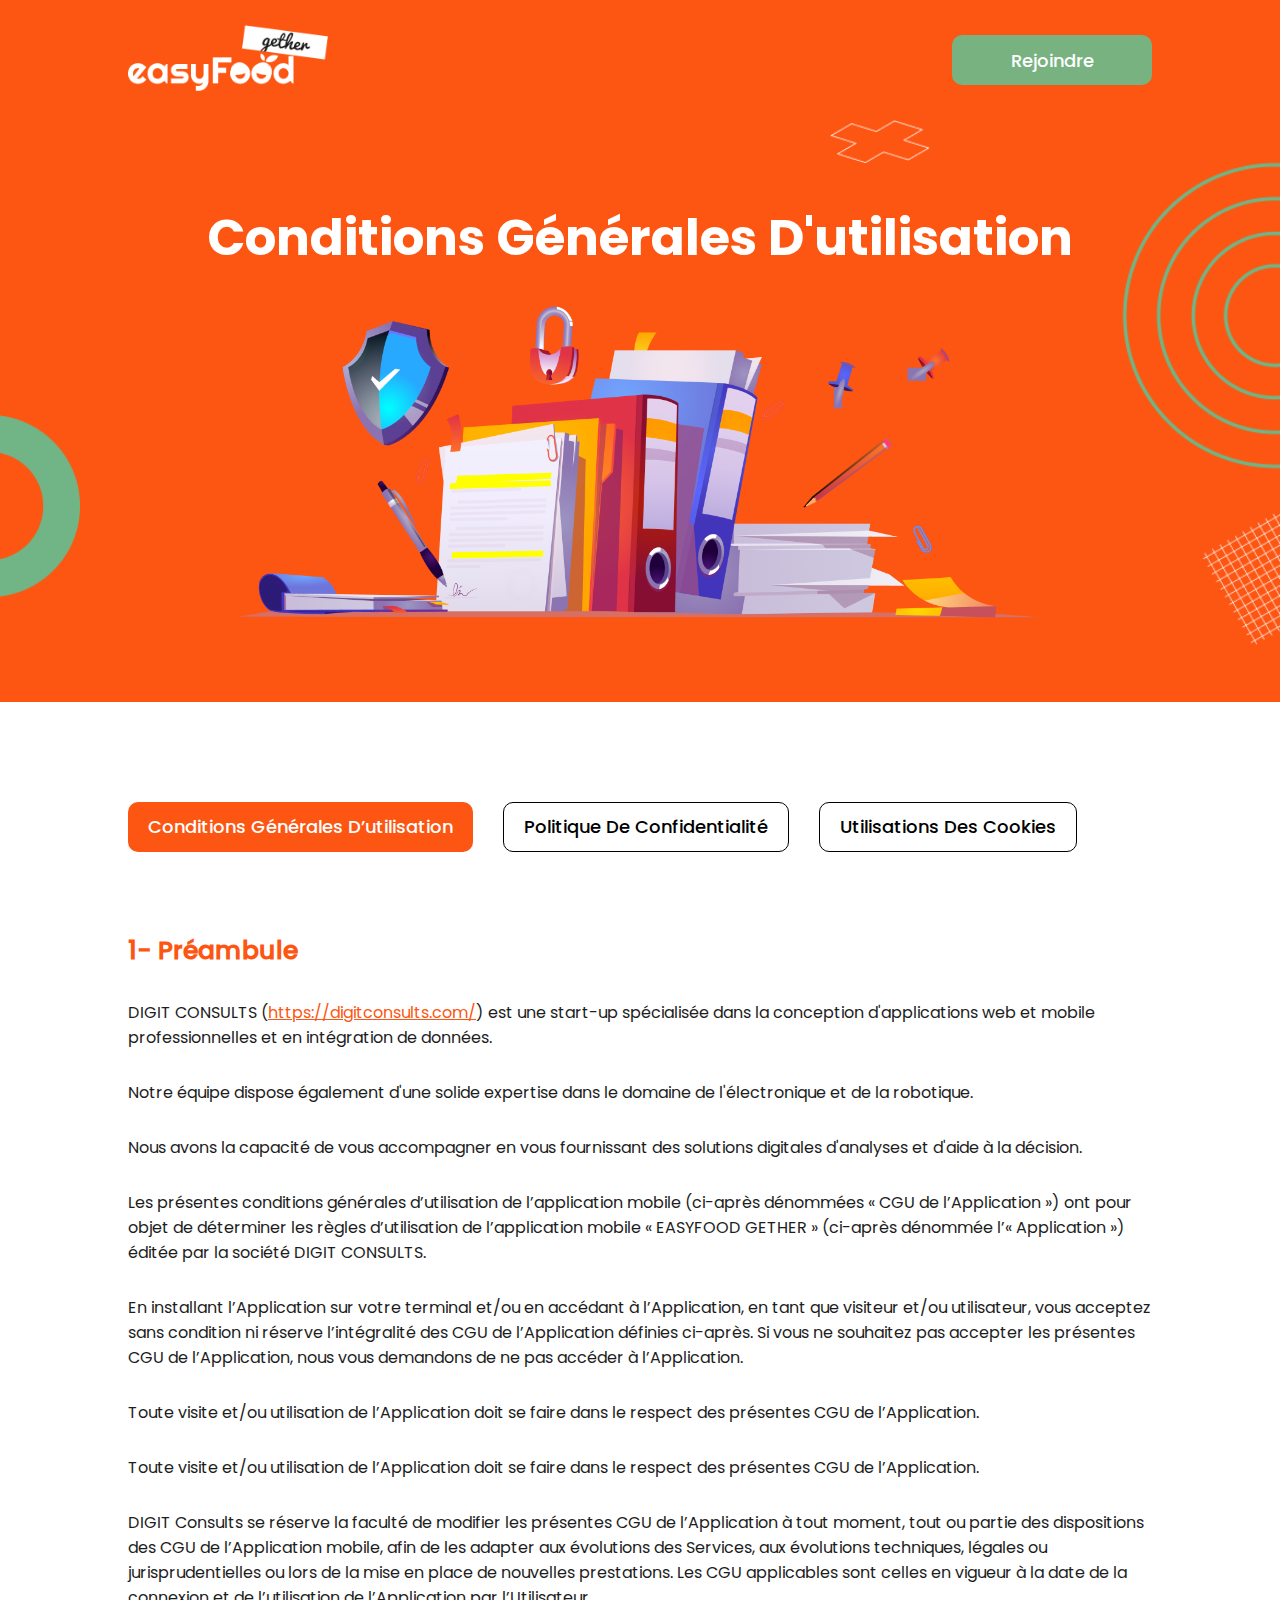
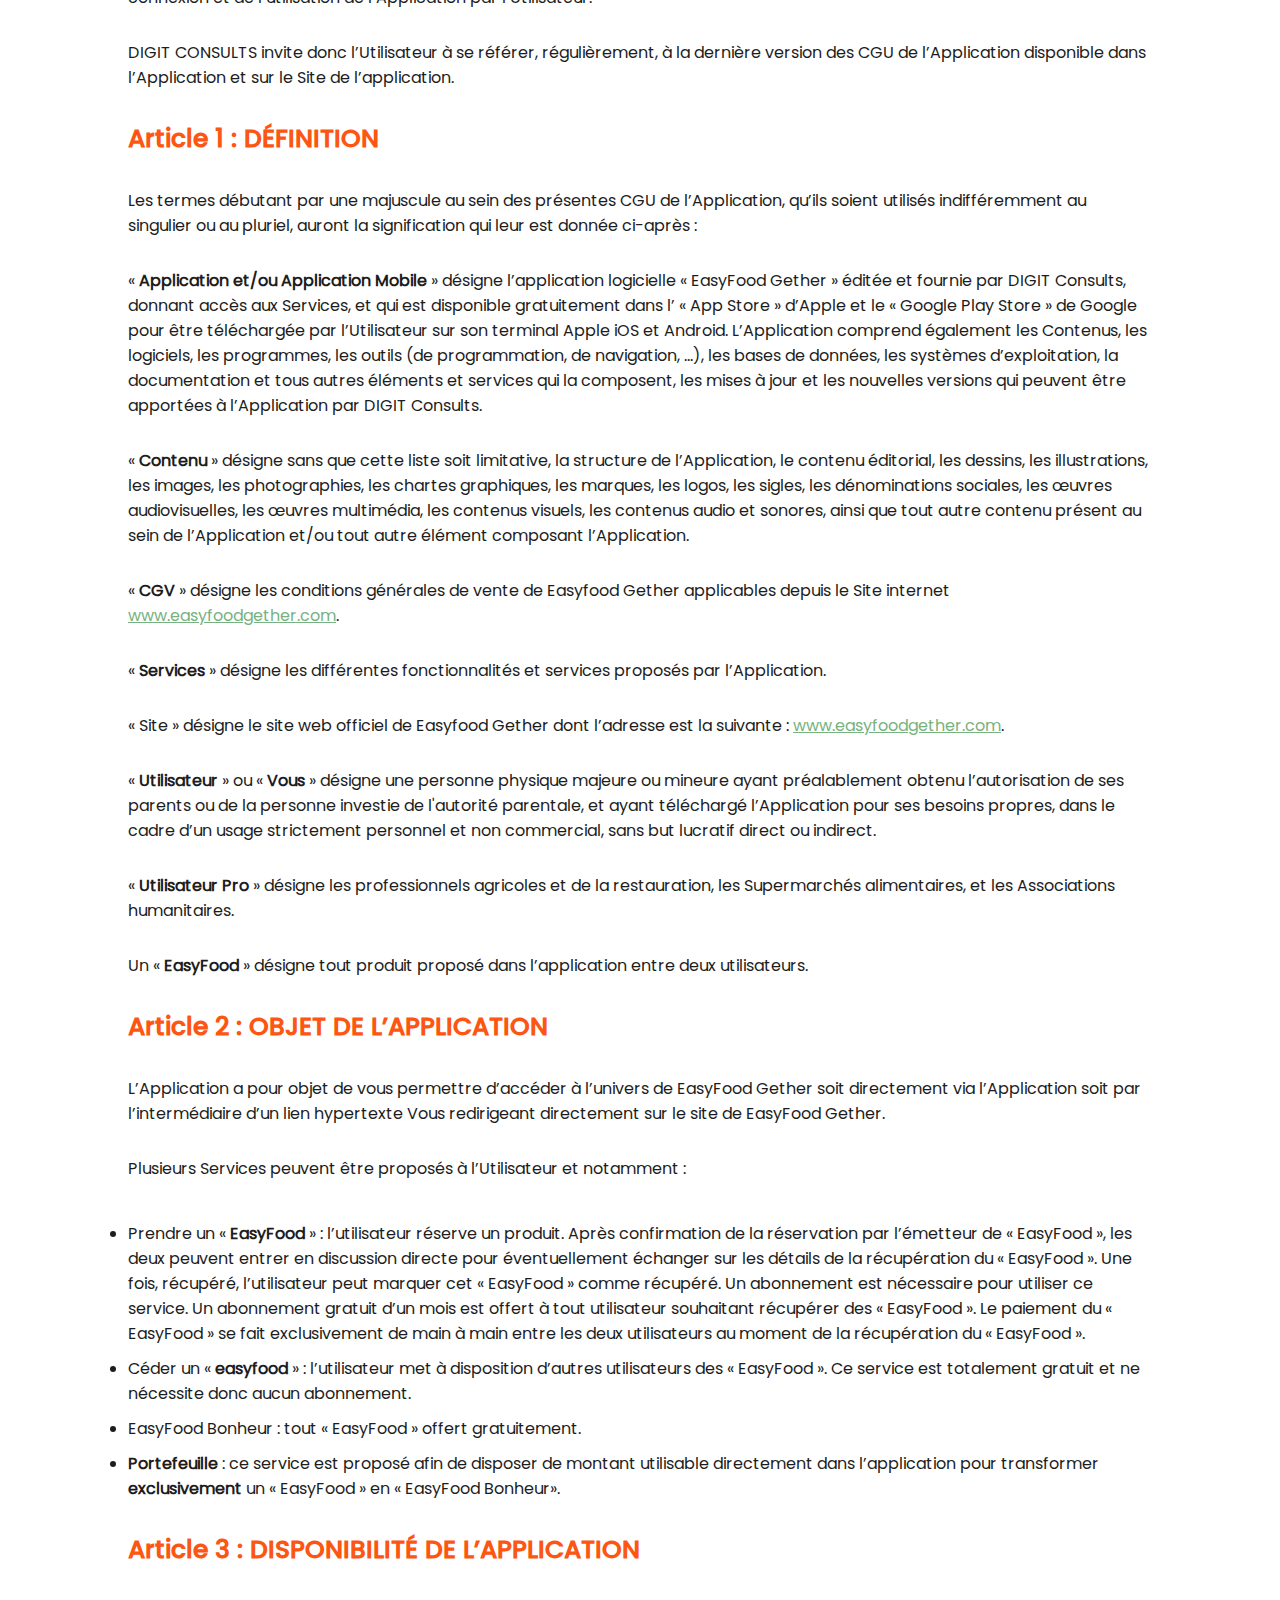
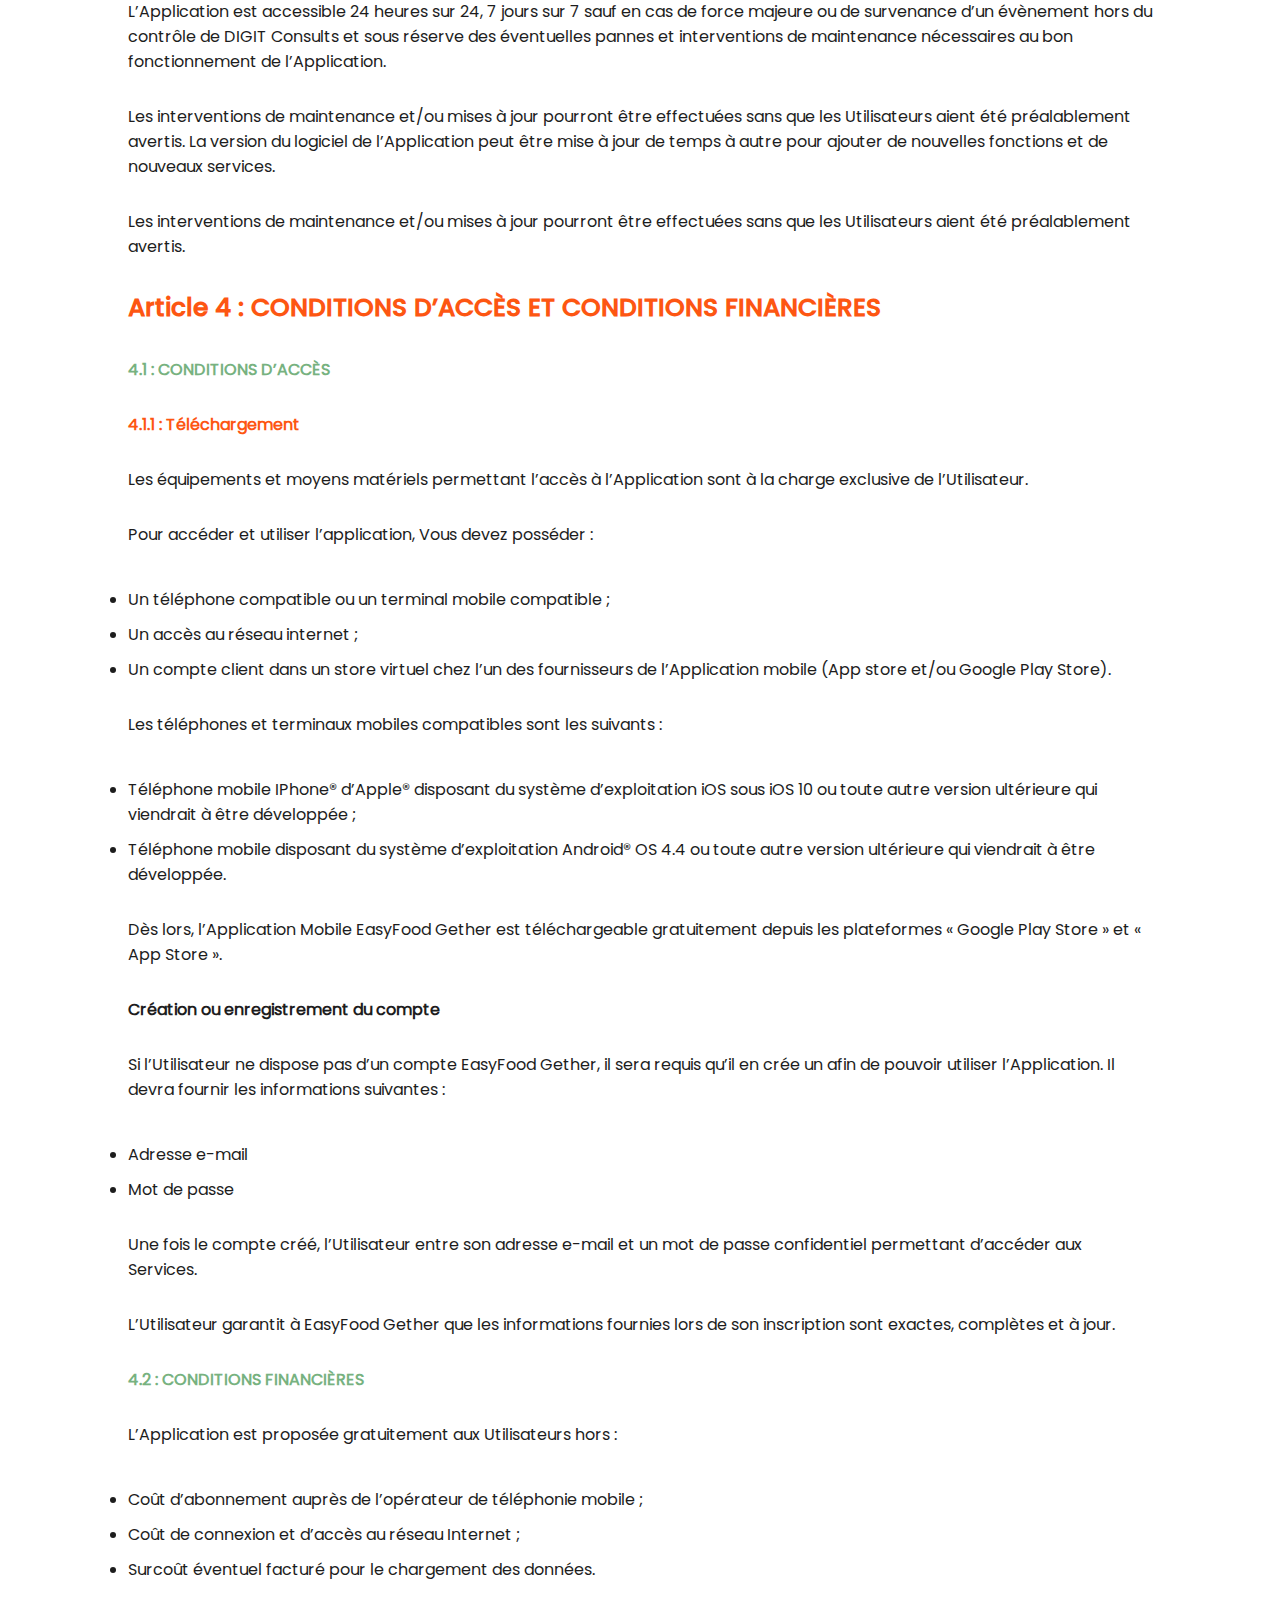
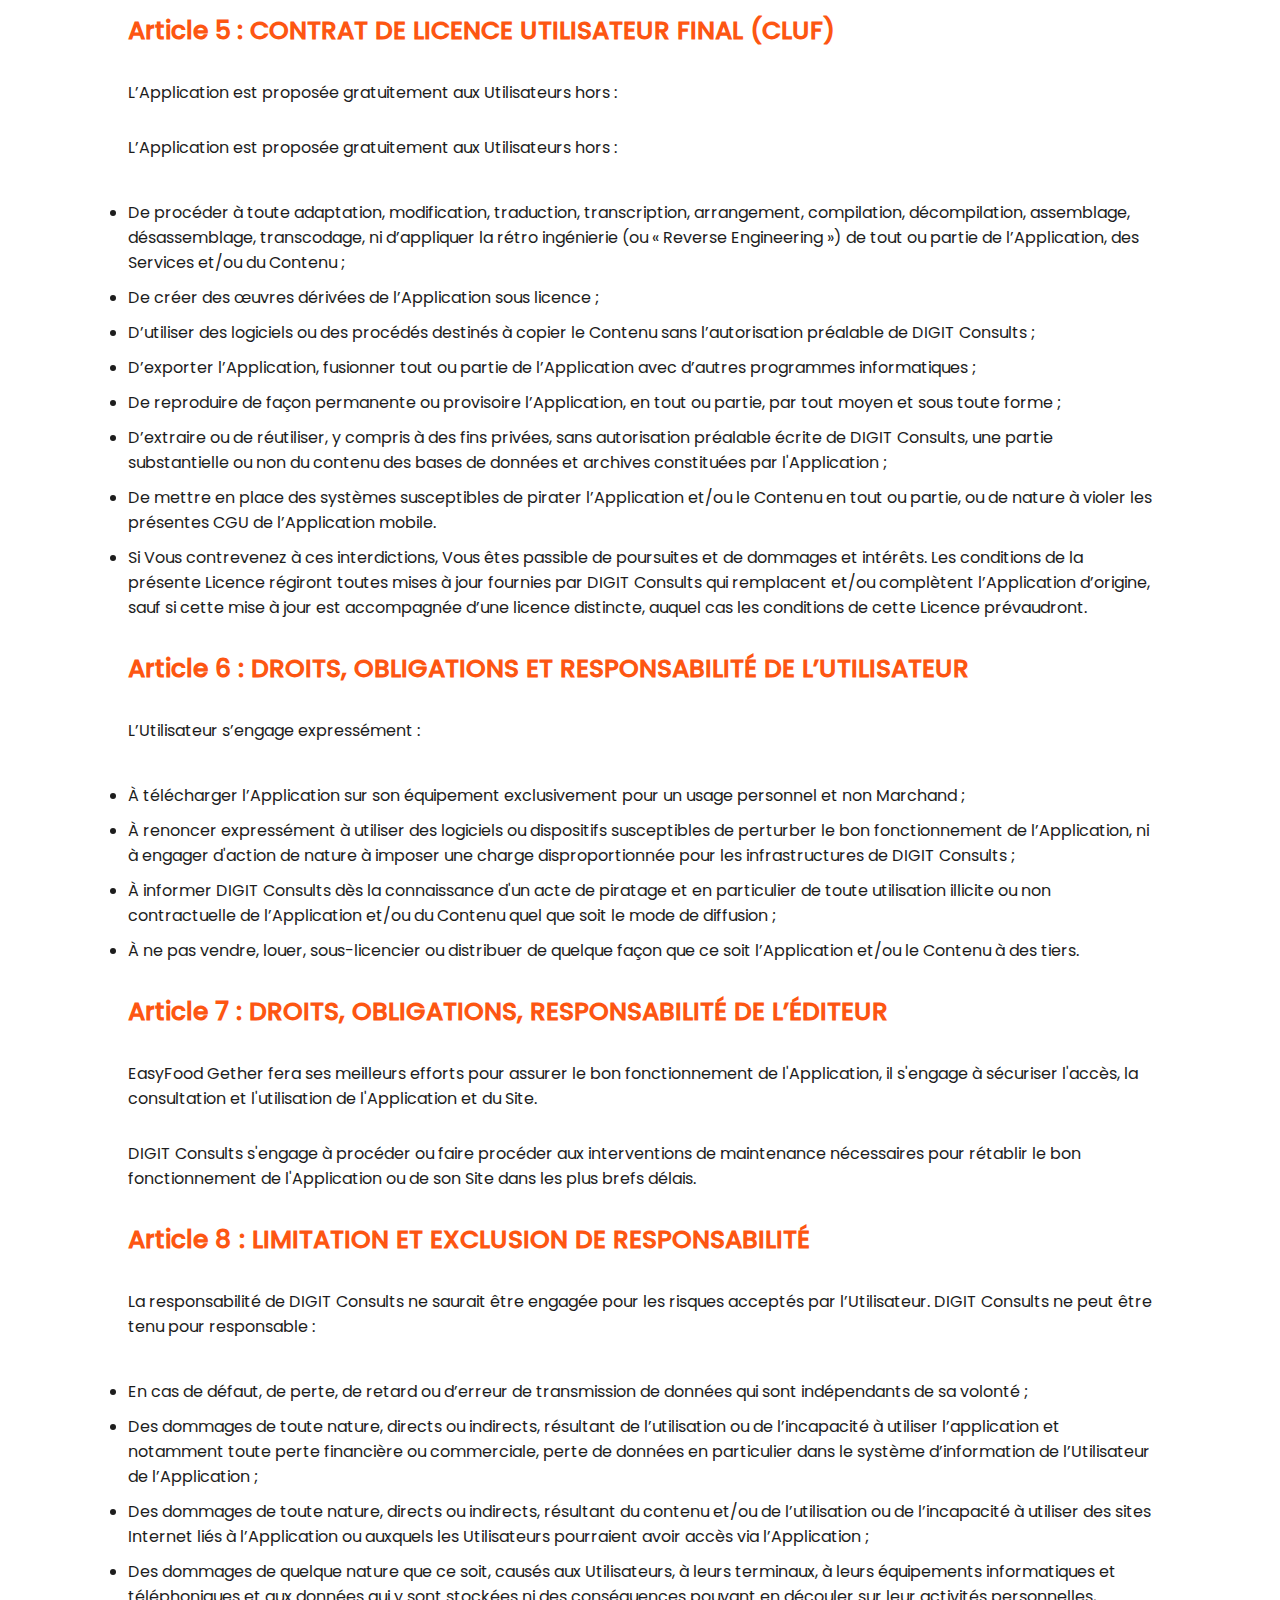
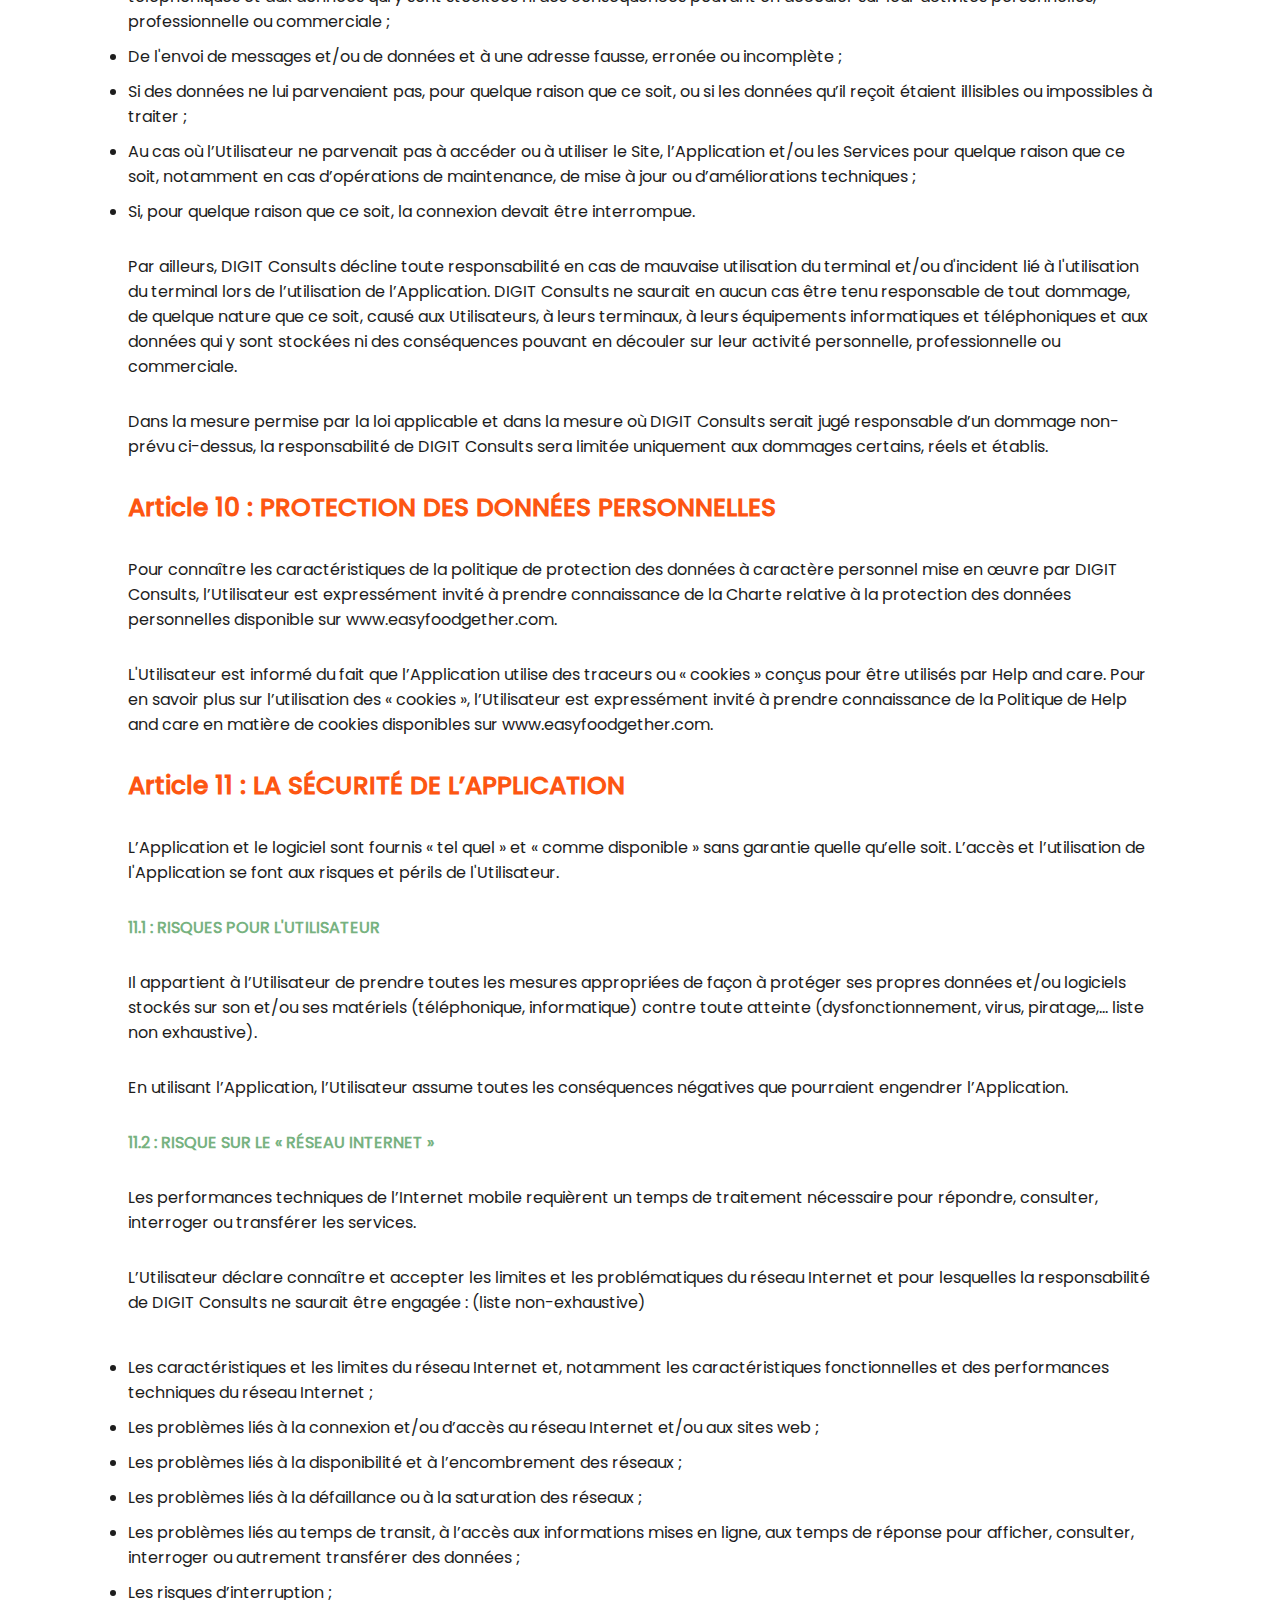
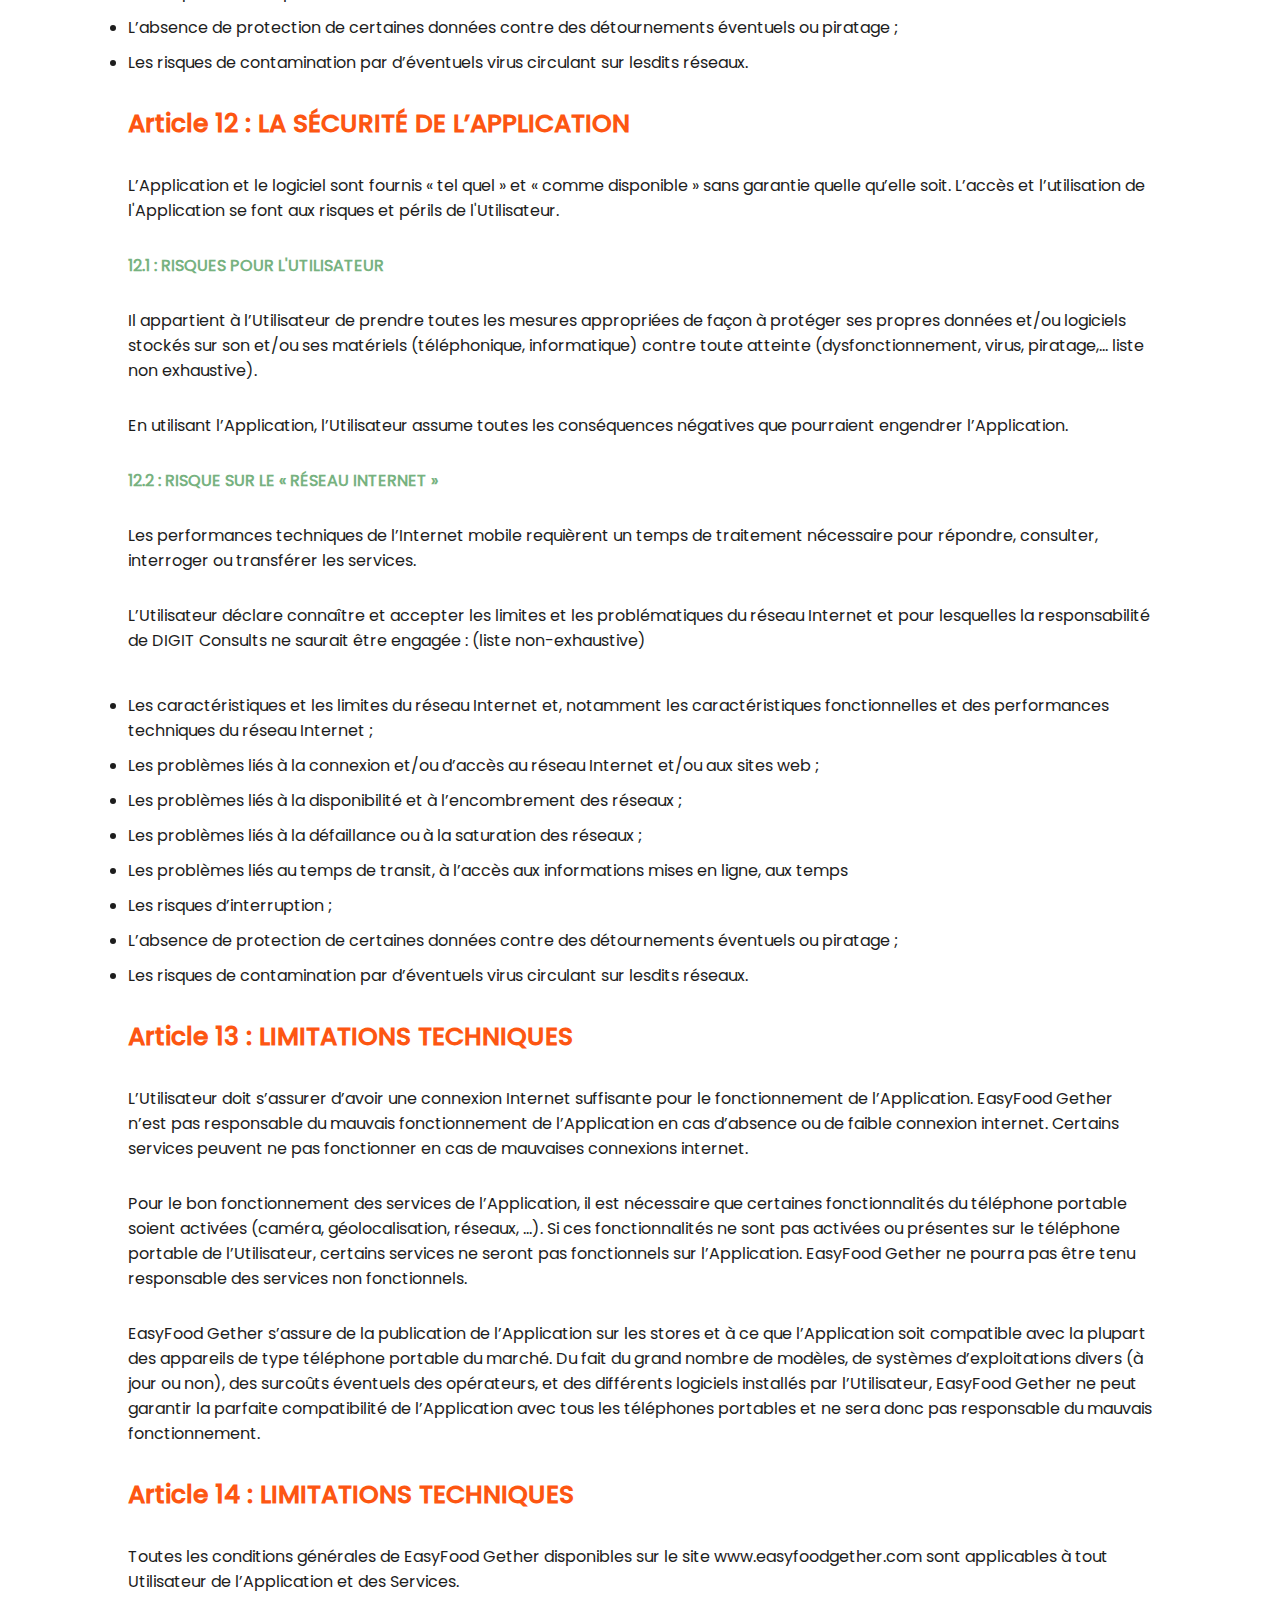
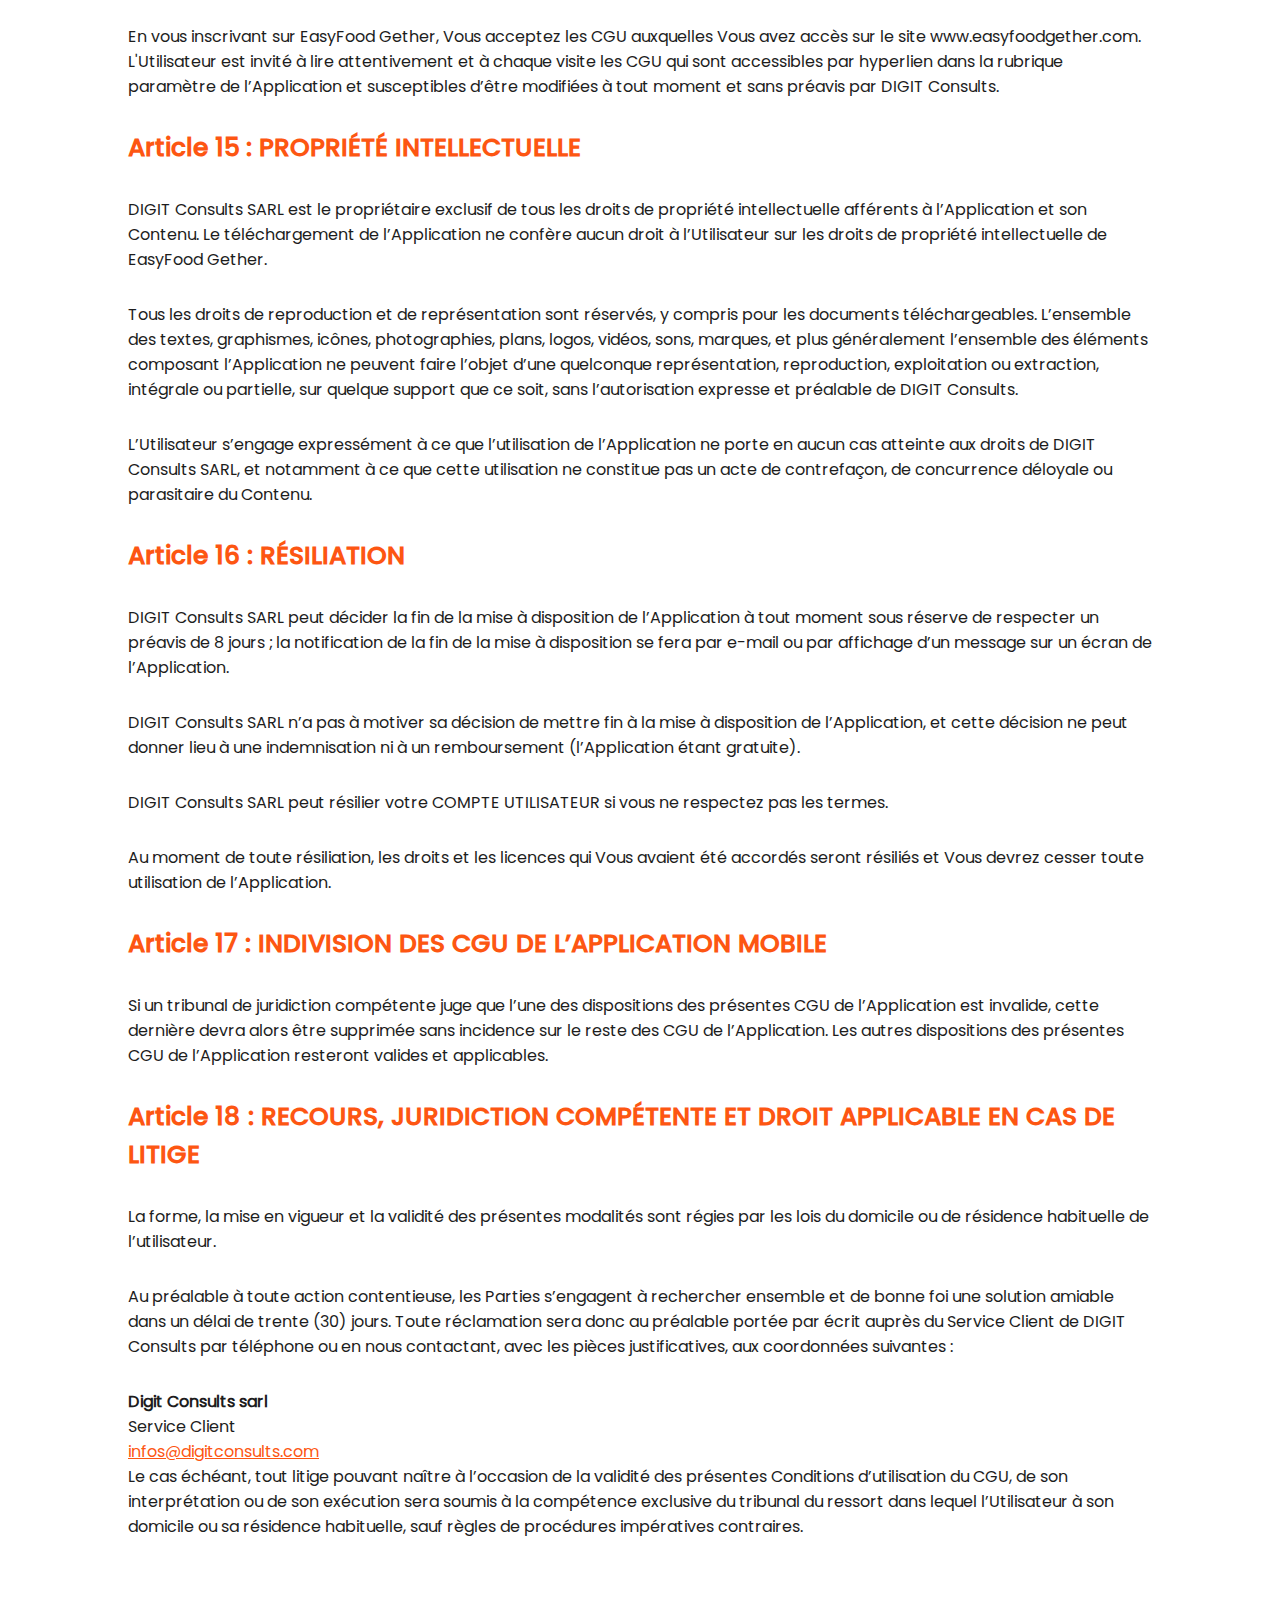
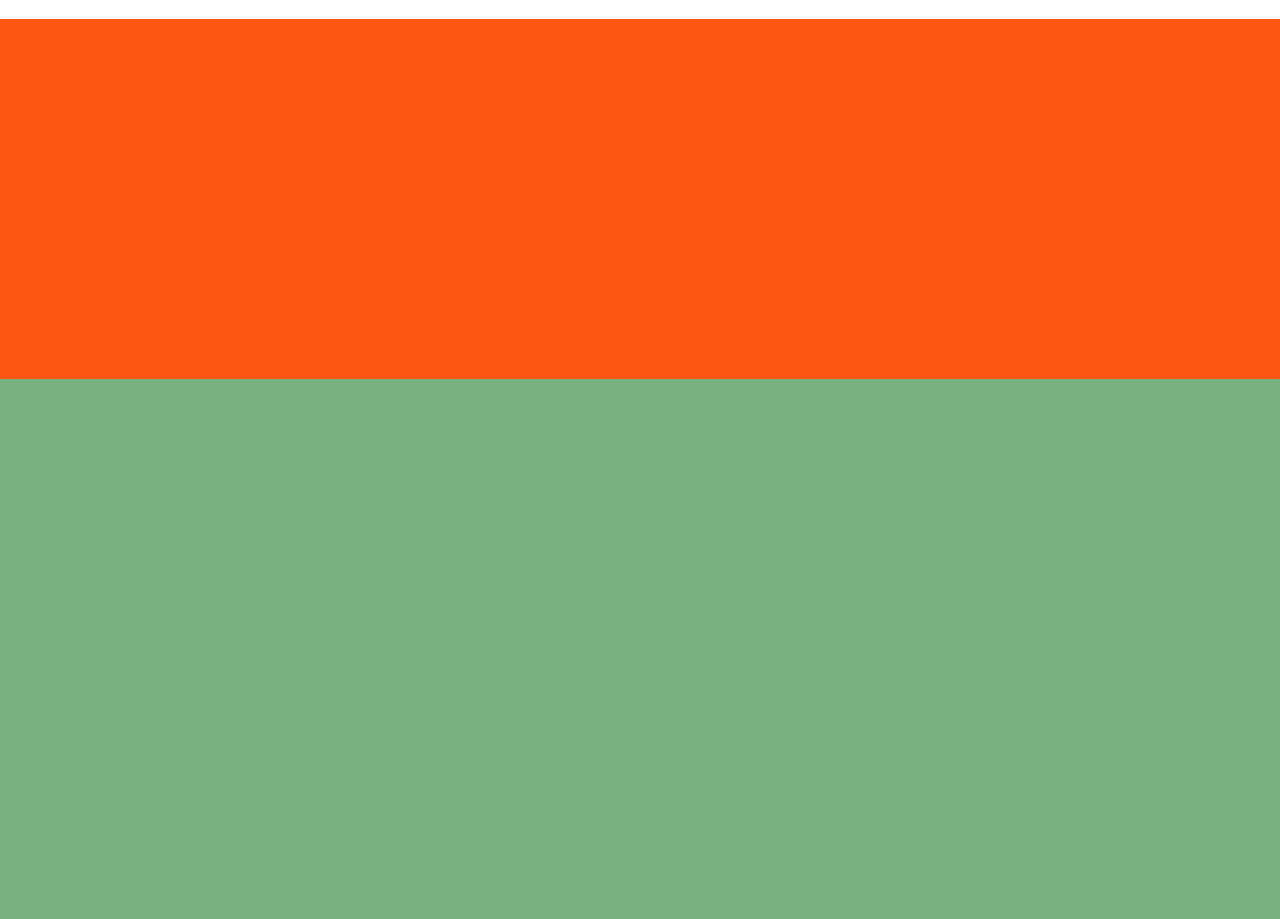
==== commit 952acbf8: "corrections gyll & faqs" ====
--- a/conditions-generales-d-utilisation/index.html
+++ b/conditions-generales-d-utilisation/index.html
@@ -174,7 +174,7 @@
                         Céder un « <strong>easyfood</strong>  » :  l’utilisateur met à disposition d’autres utilisateurs des « EasyFood  ». Ce service est totalement gratuit et ne nécessite donc aucun abonnement.
                     </li>
                     <li class="regular__text">
-                        EasyFood Bonheur : tout « EasyFood  » offert gratuitement. Seuls les « EasyFood  » non gratuits qui ont été proposés par un <strong>utilisateur pro</strong>  peut être payé directement dans l’application et transformé en <strong>EasyFood Bonheur. Les frais de transactions sont ceux du fournisseur utilisé (Stripe, paypal, etc).</strong>
+                        EasyFood Bonheur : tout « EasyFood  » offert gratuitement.
                     </li>
                     <li class="regular__text">
                         <strong>Portefeuille</strong> : ce service est proposé afin de disposer de montant utilisable directement dans l’application pour transformer <strong>exclusivement</strong>  un « EasyFood  » en « EasyFood  Bonheur».
--- a/css/style.css
+++ b/css/style.css
@@ -111,7 +111,7 @@
     text-transform: capitalize;
 }
 .section__container{
-    padding: 100px 0;
+    padding: 80px 0;
 }
 .icon{
     display: inline-block;
--- a/css/reusable__style.css
+++ b/css/reusable__style.css
@@ -29,6 +29,10 @@
 .cover__2__image{
     margin-top: 30px;
     width: 500px;
+}
+.cover__3__image{
+    margin-top: 30px;
+    width: 400px;
 }
 .main__section__wrapper{
     display: flex;
@@ -149,17 +153,13 @@
 .question__box.active .question__box__content .answer{
     margin-top: 30px;
     height: max-content;
-    /* border: 1px solid black; */
     animation: question__box__animation .5s linear;
 }
 table{
     width: 100%;
     border-collapse: collapse;
-    
 }
 tr{
-    /* display: block; */
-    /* border: 1px solid black; */
     border-radius: 10px;
     margin-bottom: 20px;
 }
@@ -171,15 +171,10 @@
 }
 td{
     vertical-align: text-top;
-    /* display: flex; */
     border: 2px solid black;
-
     border-right: none;
     border-left: none ;
-
-    
     padding: 20px 20px 20px 0;
-
 }
 @keyframes question__box__animation {
     0% {
@@ -206,7 +201,7 @@
         padding: 20px 30px;
     }
     .cover__1__image {
-        width: 400px;
+        width: 300px;
     }
     .vector__1 {
         width: 40px;
@@ -222,7 +217,10 @@
         width: 70px;
     }
     .cover__2__image {
-        width: 300px;
+        width: 200px;
+    }
+    .cover__3__image{
+        width: 250px;
     }
     .faqs_title {
         font-size: 25px;
